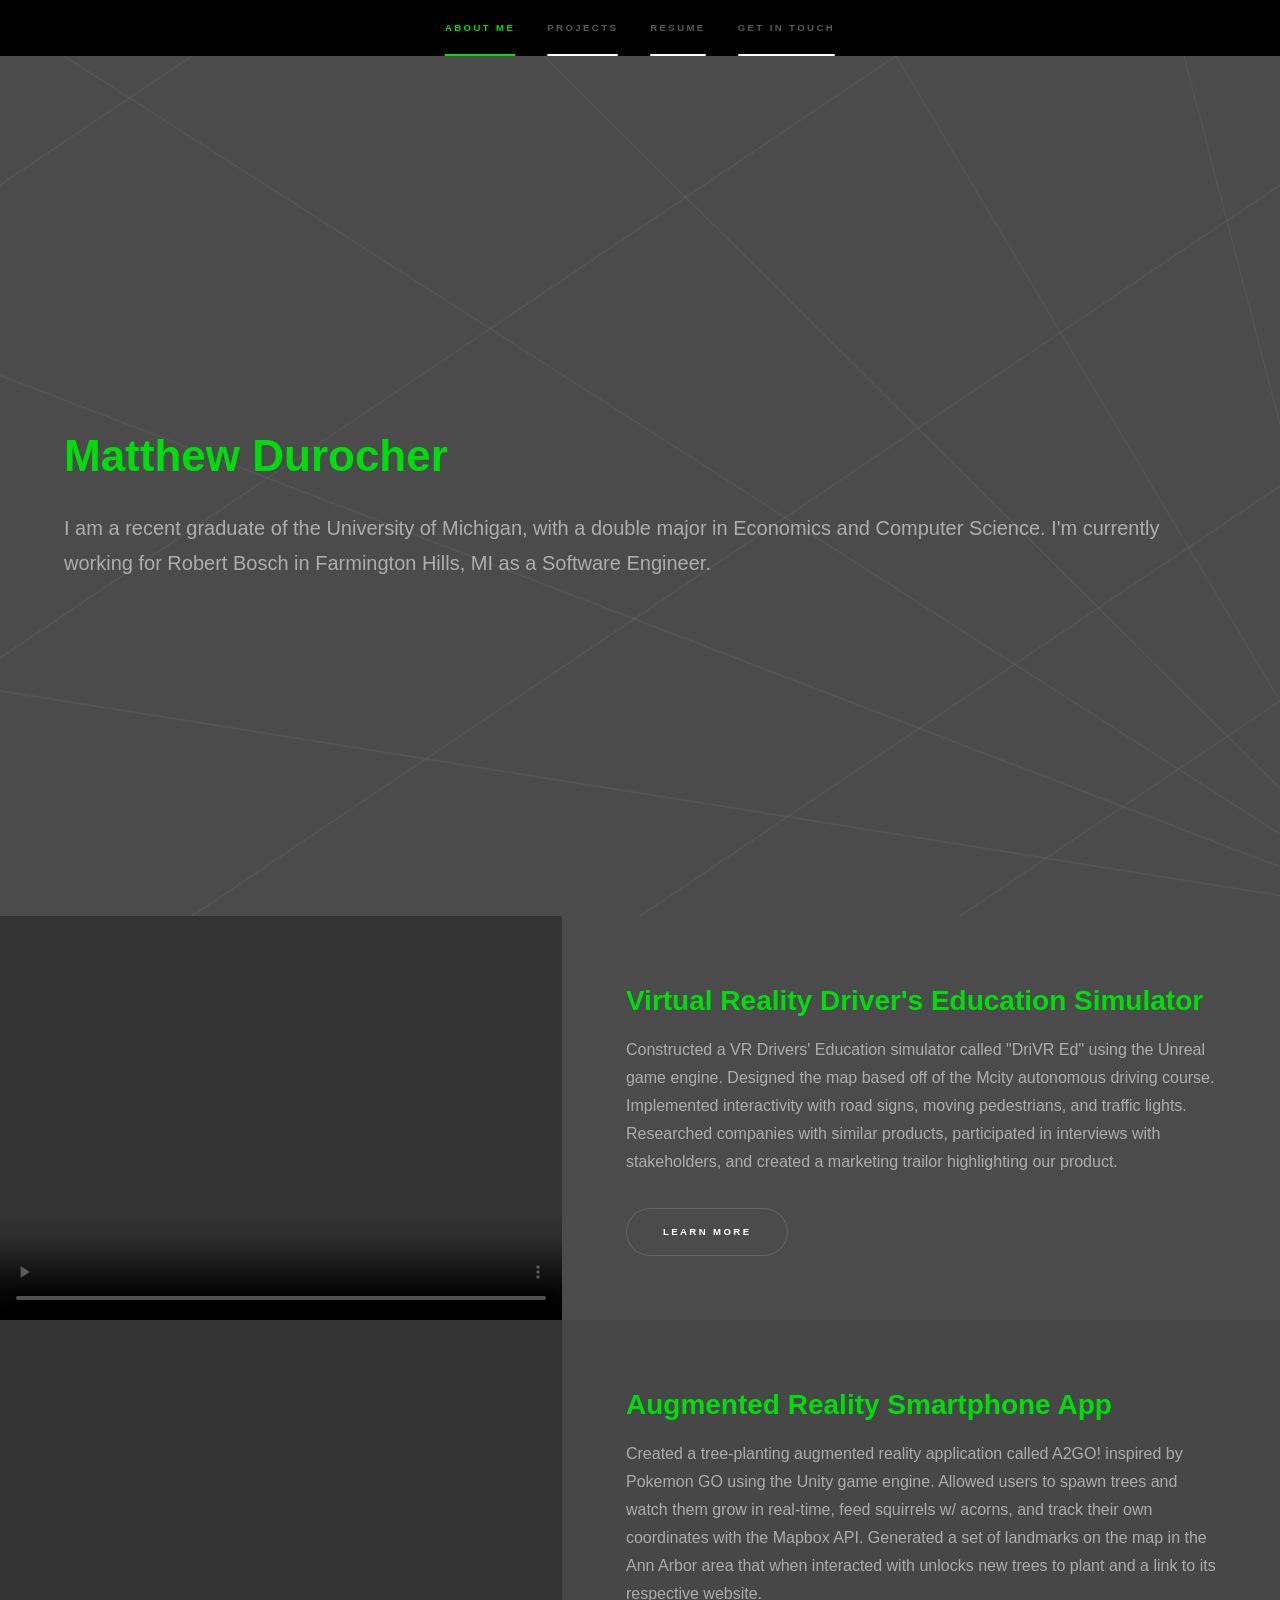
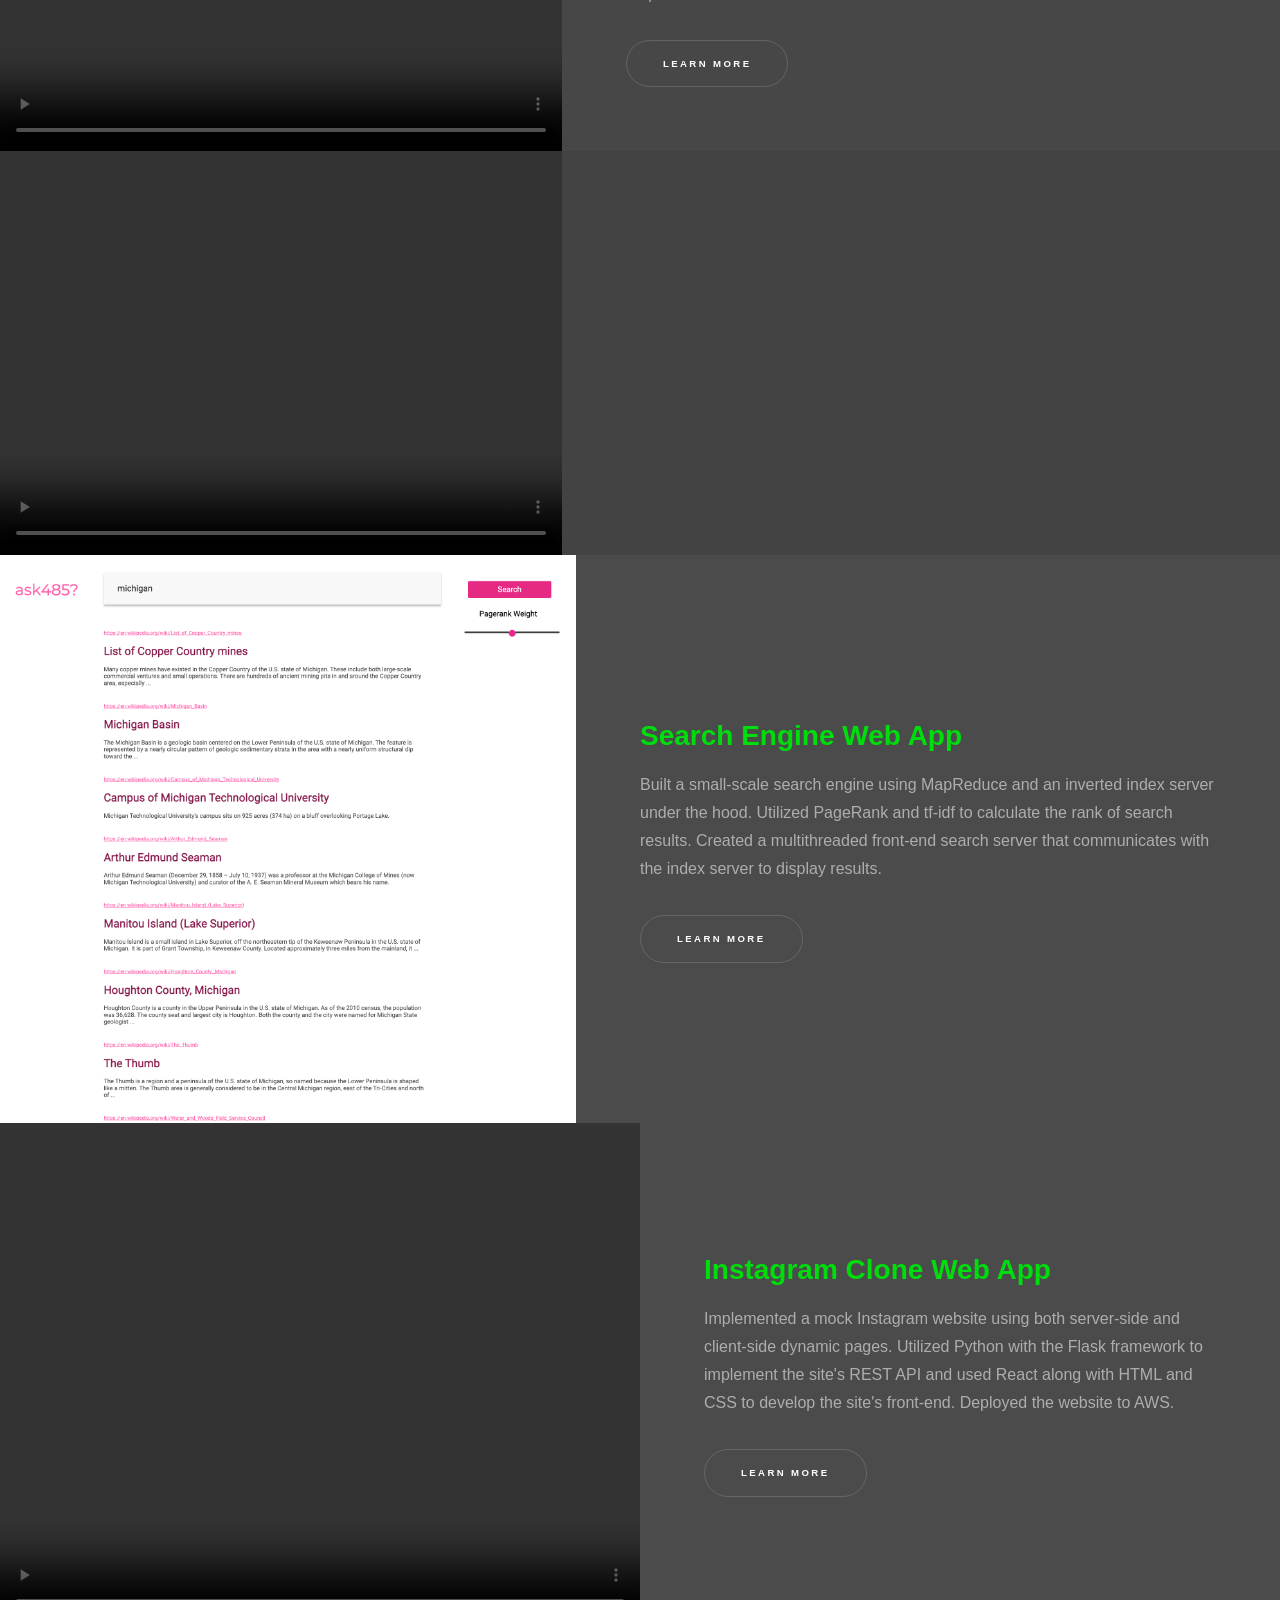
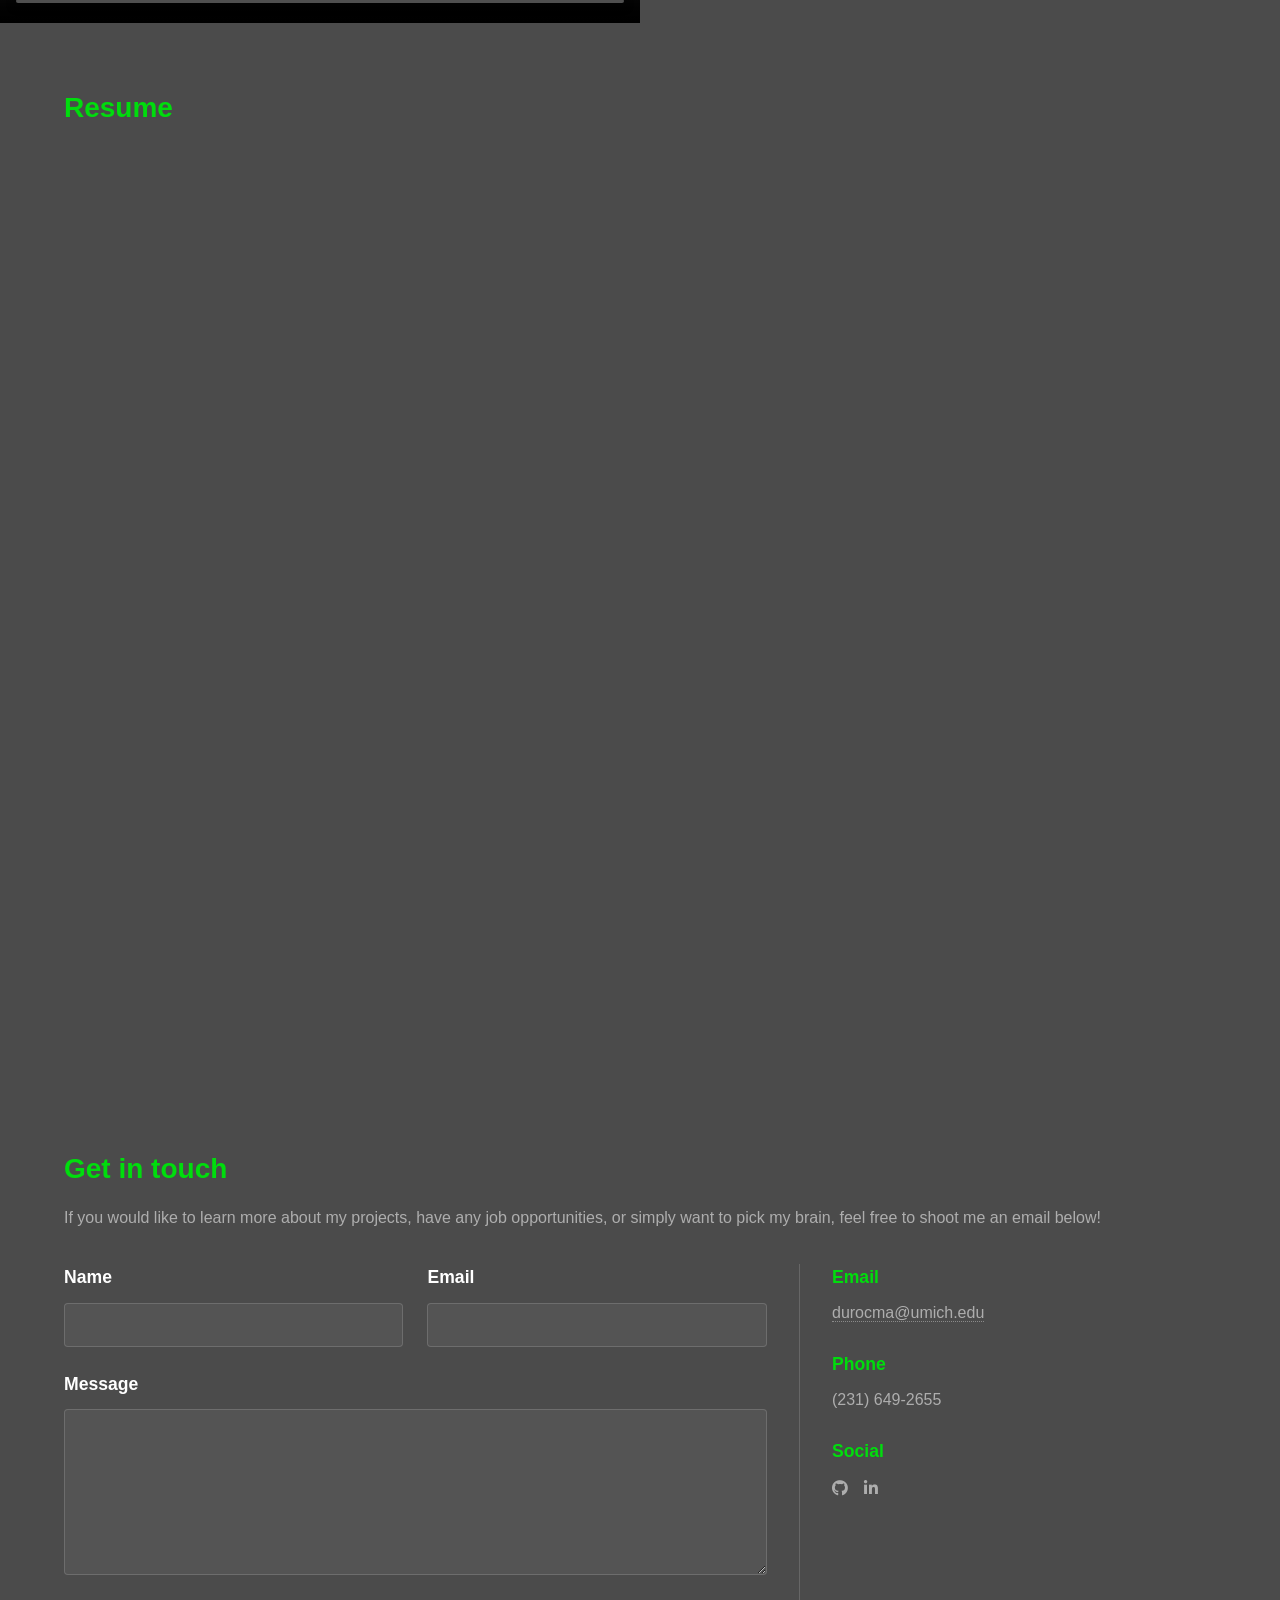
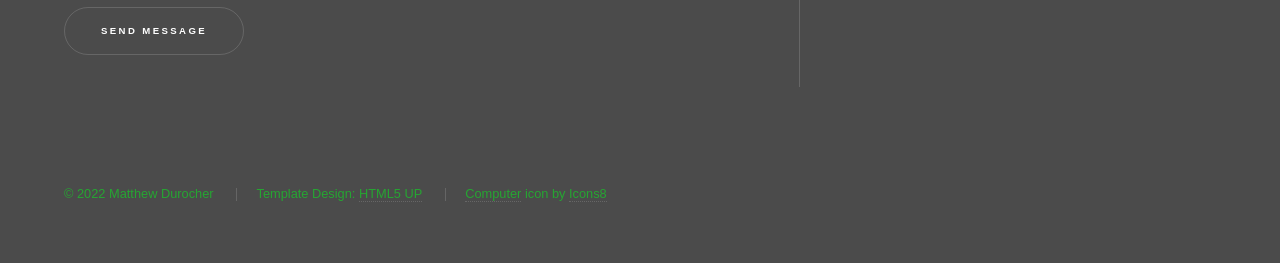
==== index.html @ d3acae83 "Removed unnecessary whitespace in index.html" ====
<!DOCTYPE HTML>
<!--
	Hyperspace by HTML5 UP
	html5up.net | @ajlkn
	Free for personal and commercial use under the CCA 3.0 license (html5up.net/license)
-->
<html>
<head>
	<title>Matthew Durocher</title>
	<link rel="icon" type="image/x-icon" href="images_and_media\icons8-computer-64.png">
	<meta charset="utf-8" />
	<meta name="viewport" content="width=device-width, initial-scale=1, user-scalable=no" />
	<link rel="stylesheet" href="assets/css/main.css" />
	<noscript>
		<link rel="stylesheet" href="assets/css/noscript.css" />
	</noscript>
</head>
<body class="is-preload">
	<!-- Sidebar -->
	<section id="sidebar">
		<div class="inner">
			<nav>
				<ul>
					<li><a href="#intro">About me</a></li>
					<li><a href="#one">Projects</a></li>
					<li><a href="#two">Resume</a></li>
					<li><a href="#three">Get in touch</a></li>
				</ul>
			</nav>
		</div>
	</section>
	<!-- Wrapper -->
	<div id="wrapper">
		<!-- Intro -->
		<section id="intro" class="wrapper style1 fullscreen fade-up">
			<div class="inner">
				<p>
					<span class="image right" style="width:30%; height:auto;">
						<img src="images_and_media\Durocher_Matthew_2363.jpg" alt="">
					</span>
				</p>
				<h1>Matthew Durocher</h1>
				<p>
					I am a recent graduate of the University of Michigan, with a double major in Economics and Computer Science.
					I'm currently working for Robert Bosch in Farmington Hills, MI as a Software Engineer.
				</p>
			</div>
		</section>
		<!-- One -->
		<section id="one" class="wrapper style2 spotlights">
			<section>
				<video class="video" width="50%" height="auto" controls autoplay loop muted>
					<source src="images_and_media\eecs498p3finalvideo.mp4" type="video/mp4">
					Your browser does not support the video tag.
				</video>
				<div class="content">
					<div class="inner">
						<h2>Virtual Reality Driver's Education Simulator</h2>
						<p>
							Constructed a VR Drivers' Education simulator called "DriVR Ed" using the Unreal game
							engine.
							Designed the map based off of the Mcity autonomous driving course.
							Implemented interactivity with road signs, moving pedestrians, and traffic lights.
							Researched companies with similar products, participated in interviews with stakeholders,
							and created a marketing trailor highlighting our product.
						</p>
						<ul class="actions">
							<li>
								<a href="https://adamrohr.wixsite.com/driver-s-ed-virtual" target="_blank"
									class="button">
									Learn more
								</a>
							</li>
						</ul>
					</div>
				</div>
			</section>
			<section>
				<video class="video" width="50%" height="auto" controls autoplay loop muted>
					<source src="images_and_media\khuele_durocma(trimmed).mp4" type="video/mp4">
					Your browser does not support the video tag.
				</video>
				<div class="content">
					<div class="inner">
						<h2>Augmented Reality Smartphone App</h2>
						<p>
							Created a tree-planting augmented reality application called A2GO! inspired by Pokemon GO
							using the Unity game engine.
							Allowed users to spawn trees and watch them grow in real-time, feed squirrels w/ acorns, and
							track their own coordinates with the Mapbox API.
							Generated a set of landmarks on the map in the Ann Arbor area that when interacted with
							unlocks new trees to plant and a link to its respective website.
						</p>
						<ul class="actions">
							<li>
								<a href="https://github.com/durocma/EECS498_AR_P2" target="_blank" class="button">
									Learn more
								</a>
							</li>
						</ul>
					</div>
				</div>
			</section>
			<section>
				<video class="video" width="50%" height="auto" controls autoplay loop muted>
					<source src="images_and_media\498_project1-1_Trim.mp4" type="video/mp4">
					Your browser does not support the video tag.
				</video>
				<div class="content">
					<div class="inner">
						<h2>Virtual Reality Computer Lab</h2>
						<p>
							Developed a VR replica of a computer lab on campus using the Unreal game engine.
							Incorporated whiteboard, copier, wall posters, fire alarm, and trashcan functionality to
							bring the room to life.
							The time of day changes with each interaction and the lights randomly flicker.
							Also included interactable NPC characters with dialogue and a disco ball with a surprise
							functionality :).
						</p>
						<ul class="actions">
							<li>
								<a href="https://github.com/durocma/EECS498_VR_P1" target="_blank" class="button">
									Learn more
								</a>
							</li>
						</ul>
					</div>
				</div>
			</section>
			<section>
				<img src="images_and_media\search_engine_highlight.png" width="45%" height="auto" alt=""
					data-position="top center" />
				<div class="content">
					<div class="inner">
						<h2>Search Engine Web App</h2>
						<p>
							Built a small-scale search engine using MapReduce and an inverted index server
							under the hood.
							Utilized PageRank and tf-idf to calculate the rank of search results.
							Created a multithreaded front-end search server that communicates with the index server to
							display results.
						</p>
						<ul class="actions">
							<li>
								<a href="https://github.com/z-dras/485p5" target="_blank" class="button">
									Learn more
								</a>
							</li>
						</ul>
					</div>
				</div>
			</section>
			<section>
				<video class="video" width="50%" height="500" controls autoplay loop muted>
					<source src="images_and_media\demo-comments.mp4" type="video/mp4">
					Your browser does not support the video tag.
				</video>
				<div class="content">
					<div class="inner">
						<h2>Instagram Clone Web App</h2>
						<p>
							Implemented a mock Instagram website using both server-side and
							client-side dynamic pages.
							Utilized Python with the Flask framework to implement the site's REST API and used React
							along with HTML and CSS to develop the site's front-end.
							Deployed the website to AWS.
						</p>
						<ul class="actions">
							<li>
								<a href="https://github.com/z-dras/p3-485" target="_blank" class="button">
									Learn more
								</a>
							</li>
						</ul>
					</div>
				</div>
			</section>
		</section>
		<!-- Two -->
		<section id="two" class="wrapper style3 fade-up">
			<div class="inner">
				<h2>Resume</h2>
				<iframe src="images_and_media\resume_matthew_durocher.pdf" style="min-height:100vh; width:100%"
					frameborder="0">
				</iframe>
			</div>
		</section>
		<!-- Three -->
		<section id="three" class="wrapper style1 fade-up">
			<div class="inner">
				<h2>Get in touch</h2>
				<p>If you would like to learn more about my projects, have any job opportunities,
					or simply want to pick my brain, feel free to shoot me an email below!</p>
				<div class="split style1">
					<section>
						<form method="post" action="#">
							<div class="fields">
								<div class="field half">
									<label for="name">Name</label>
									<input type="text" name="name" id="name" />
								</div>
								<div class="field half">
									<label for="email">Email</label>
									<input type="text" name="email" id="email" />
								</div>
								<div class="field">
									<label for="message">Message</label>
									<textarea name="message" id="message" rows="5"></textarea>
								</div>
							</div>
							<ul class="actions">
								<li><a href="" class="button submit">Send Message</a></li>
							</ul>
						</form>
					</section>
					<section>
						<ul class="contact">
							<li>
								<h3>Email</h3>
								<a href="#">durocma@umich.edu</a>
							</li>
							<li>
								<h3>Phone</h3>
								<span>(231) 649-2655</span>
							</li>
							<li>
								<h3>Social</h3>
								<ul class="icons">
									<!-- <li>
										<a href="#" class="icon brands fa-twitter">
											<span class="label">Twitter</span>
										</a>
									</li>
									<li>
										<a href="#" class="icon brands fa-facebook-f">
											<span class="label">Facebook</span>
										</a>
									</li> -->
									<li>
										<a href="https://github.com/DurocMa05" target="_blank"
											class="icon brands fa-github">
											<span class="label">GitHub</span>
										</a>
									</li>
									<!-- <li>
										<a href="#" class="icon brands fa-instagram">
											<span class="label">Instagram</span>
										</a>
									</li> -->
									<li>
										<a href="https://www.linkedin.com/in/matthew-durocher/" target="_blank"
											class="icon brands fa-linkedin-in">
											<span class="label">LinkedIn</span>
										</a>
									</li>
								</ul>
							</li>
						</ul>
					</section>
				</div>
			</div>
		</section>
	</div>
	<!-- Footer -->
	<footer id="footer" class="wrapper style1-alt">
		<div class="inner">
			<ul class="menu">
				<li>&copy; 2022 Matthew Durocher</li>
				<li>Template Design: <a href="http://html5up.net">HTML5 UP</a></li>
				<li>
					<a target="_blank" href="https://icons8.com/icon/GbQ9bt9gcyu5/computer">Computer</a> icon by <a
						target="_blank" href="https://icons8.com">
						Icons8
					</a>
				</li>
			</ul>
		</div>
	</footer>
	<!-- Scripts -->
	<script src="assets/js/jquery.min.js"></script>
	<script src="assets/js/jquery.scrollex.min.js"></script>
	<script src="assets/js/jquery.scrolly.min.js"></script>
	<script src="assets/js/browser.min.js"></script>
	<script src="assets/js/breakpoints.min.js"></script>
	<script src="assets/js/util.js"></script>
	<script src="assets/js/main.js"></script>
</body>
</html>
---- assets/css/main.css ----
@import url(fontawesome-all.min.css);

/*
	Hyperspace by HTML5 UP
	html5up.net | @ajlkn
	Free for personal and commercial use under the CCA 3.0 license (html5up.net/license)
*/

html,
body,
div,
span,
applet,
object,
iframe,
h1,
h2,
h3,
h4,
h5,
h6,
p,
blockquote,
pre,
a,
abbr,
acronym,
address,
big,
cite,
code,
del,
dfn,
em,
img,
ins,
kbd,
q,
s,
samp,
small,
strike,
strong,
sub,
sup,
tt,
var,
b,
u,
i,
center,
dl,
dt,
dd,
ol,
ul,
li,
fieldset,
form,
label,
legend,
table,
caption,
tbody,
tfoot,
thead,
tr,
th,
td,
article,
aside,
canvas,
details,
embed,
figure,
figcaption,
footer,
header,
hgroup,
menu,
nav,
output,
ruby,
section,
summary,
time,
mark,
audio,
video {
	margin: 0;
	padding: 0;
	border: 0;
	font-size: 100%;
	font: inherit;
	vertical-align: baseline;
}

article,
aside,
details,
figcaption,
figure,
footer,
header,
hgroup,
menu,
nav,
section {
	display: block;
}

body {
	line-height: 1;
}

ol,
ul {
	list-style: none;
}

blockquote,
q {
	quotes: none;
}

blockquote:before,
blockquote:after,
q:before,
q:after {
	content: '';
	content: none;
}

table {
	border-collapse: collapse;
	border-spacing: 0;
}

body {
	-webkit-text-size-adjust: none;
}

mark {
	background-color: transparent;
	color: inherit;
}

input::-moz-focus-inner {
	border: 0;
	padding: 0;
}

input,
select,
textarea {
	-moz-appearance: none;
	-webkit-appearance: none;
	-ms-appearance: none;
	appearance: none;
}

/* Basic */

@-ms-viewport {
	width: device-width;
}

body {
	-ms-overflow-style: scrollbar;
}

@media screen and (max-width: 480px) {

	html,
	body {
		min-width: 320px;
	}

}

html {
	box-sizing: border-box;
}

*,
*:before,
*:after {
	box-sizing: inherit;
}

body {
	background: #00dd0d;
}

body.is-preload *,
body.is-preload *:before,
body.is-preload *:after {
	-moz-animation: none !important;
	-webkit-animation: none !important;
	-ms-animation: none !important;
	animation: none !important;
	-moz-transition: none !important;
	-webkit-transition: none !important;
	-ms-transition: none !important;
	transition: none !important;
}

/* Type */

body,
input,
select,
textarea {
	color: rgba(255, 255, 255, 0.55);
	font-family: Arial, Helvetica, sans-serif;
	font-size: 16.5pt;
	font-weight: normal;
	line-height: 1.75;
}

@media screen and (max-width: 1680px) {

	body,
	input,
	select,
	textarea {
		font-size: 13pt;
	}

}

@media screen and (max-width: 1280px) {

	body,
	input,
	select,
	textarea {
		font-size: 12pt;
	}

}

@media screen and (max-width: 360px) {

	body,
	input,
	select,
	textarea {
		font-size: 11pt;
	}

}

a {
	-moz-transition: color 0.2s ease, border-bottom-color 0.2s ease;
	-webkit-transition: color 0.2s ease, border-bottom-color 0.2s ease;
	-ms-transition: color 0.2s ease, border-bottom-color 0.2s ease;
	transition: color 0.2s ease, border-bottom-color 0.2s ease;
	border-bottom: dotted 1px rgba(255, 255, 255, 0.35);
	color: inherit;
	text-decoration: none;
}

a:hover {
	border-bottom-color: transparent;
	color: #ffffff;
}

strong,
b {
	color: #ffffff;
	font-weight: bold;
}

em,
i {
	font-style: italic;
}

p {
	margin: 0 0 2em 0;
}

h1,
h2,
h3,
h4,
h5,
h6 {
	color: #00dd0d;
	font-weight: bold;
	line-height: 1.5;
	margin: 0 0 0.5em 0;
}

h1 a,
h2 a,
h3 a,
h4 a,
h5 a,
h6 a {
	color: inherit;
	text-decoration: none;
}

h1 {
	font-size: 2.75em;
}

h1.major {
	margin: 0 0 1.3em 0;
	position: relative;
	padding-bottom: 0.35em;
}

h1.major:after {
	background-image: -moz-linear-gradient(to right, #0b8000, #00ff11);
	background-image: -webkit-linear-gradient(to right, #0b8000, #00ff11);
	background-image: -ms-linear-gradient(to right, #0b8000, #00ff11);
	background-image: linear-gradient(to right, #0b8000, #00ff11);
	-moz-transition: max-width 0.2s ease;
	-webkit-transition: max-width 0.2s ease;
	-ms-transition: max-width 0.2s ease;
	transition: max-width 0.2s ease;
	border-radius: 0.2em;
	bottom: 0;
	content: '';
	height: 0.05em;
	position: absolute;
	right: 0;
	width: 100%;
}

h2 {
	font-size: 1.75em;
}

h3 {
	font-size: 1.1em;
}

h4 {
	font-size: 1em;
}

h5 {
	font-size: 0.8em;
}

h6 {
	font-size: 0.6em;
}

@media screen and (max-width: 736px) {

	h1 {
		font-size: 2em;
	}

	h2 {
		font-size: 1.25em;
	}

	h3 {
		font-size: 1em;
	}

	h4 {
		font-size: 0.8em;
	}

	h5 {
		font-size: 0.6em;
	}

	h6 {
		font-size: 0.6em;
	}

}

sub {
	font-size: 0.8em;
	position: relative;
	top: 0.5em;
}

sup {
	font-size: 0.8em;
	position: relative;
	top: -0.5em;
}

blockquote {
	border-left: solid 4px rgba(255, 255, 255, 0.15);
	font-style: italic;
	margin: 0 0 2em 0;
	padding: 0.5em 0 0.5em 2em;
}

code {
	background: rgba(255, 255, 255, 0.05);
	border-radius: 0.25em;
	border: solid 1px rgba(255, 255, 255, 0.15);
	font-family: "Courier New", monospace;
	font-size: 0.9em;
	margin: 0 0.25em;
	padding: 0.25em 0.65em;
}

pre {
	-webkit-overflow-scrolling: touch;
	font-family: "Courier New", monospace;
	font-size: 0.9em;
	margin: 0 0 2em 0;
}

pre code {
	display: block;
	line-height: 1.75em;
	padding: 1em 1.5em;
	overflow-x: auto;
}

hr {
	border: 0;
	border-bottom: solid 1px rgba(255, 255, 255, 0.15);
	margin: 2em 0;
}

hr.major {
	margin: 3em 0;
}

.align-left {
	text-align: left;
}

.align-center {
	text-align: center;
}

.align-right {
	text-align: right;
}

/* Row */

.row {
	display: flex;
	flex-wrap: wrap;
	box-sizing: border-box;
	align-items: stretch;
}

.row>* {
	box-sizing: border-box;
}

.row.gtr-uniform>*> :last-child {
	margin-bottom: 0;
}

.row.aln-left {
	justify-content: flex-start;
}

.row.aln-center {
	justify-content: center;
}

.row.aln-right {
	justify-content: flex-end;
}

.row.aln-top {
	align-items: flex-start;
}

.row.aln-middle {
	align-items: center;
}

.row.aln-bottom {
	align-items: flex-end;
}

.row>.imp {
	order: -1;
}

.row>.col-1 {
	width: 8.33333%;
}

.row>.off-1 {
	margin-left: 8.33333%;
}

.row>.col-2 {
	width: 16.66667%;
}

.row>.off-2 {
	margin-left: 16.66667%;
}

.row>.col-3 {
	width: 25%;
}

.row>.off-3 {
	margin-left: 25%;
}

.row>.col-4 {
	width: 33.33333%;
}

.row>.off-4 {
	margin-left: 33.33333%;
}

.row>.col-5 {
	width: 41.66667%;
}

.row>.off-5 {
	margin-left: 41.66667%;
}

.row>.col-6 {
	width: 50%;
}

.row>.off-6 {
	margin-left: 50%;
}

.row>.col-7 {
	width: 58.33333%;
}

.row>.off-7 {
	margin-left: 58.33333%;
}

.row>.col-8 {
	width: 66.66667%;
}

.row>.off-8 {
	margin-left: 66.66667%;
}

.row>.col-9 {
	width: 75%;
}

.row>.off-9 {
	margin-left: 75%;
}

.row>.col-10 {
	width: 83.33333%;
}

.row>.off-10 {
	margin-left: 83.33333%;
}

.row>.col-11 {
	width: 91.66667%;
}

.row>.off-11 {
	margin-left: 91.66667%;
}

.row>.col-12 {
	width: 100%;
}

.row>.off-12 {
	margin-left: 100%;
}

.row.gtr-0 {
	margin-top: 0;
	margin-left: 0em;
}

.row.gtr-0>* {
	padding: 0 0 0 0em;
}

.row.gtr-0.gtr-uniform {
	margin-top: 0em;
}

.row.gtr-0.gtr-uniform>* {
	padding-top: 0em;
}

.row.gtr-25 {
	margin-top: 0;
	margin-left: -0.375em;
}

.row.gtr-25>* {
	padding: 0 0 0 0.375em;
}

.row.gtr-25.gtr-uniform {
	margin-top: -0.375em;
}

.row.gtr-25.gtr-uniform>* {
	padding-top: 0.375em;
}

.row.gtr-50 {
	margin-top: 0;
	margin-left: -0.75em;
}

.row.gtr-50>* {
	padding: 0 0 0 0.75em;
}

.row.gtr-50.gtr-uniform {
	margin-top: -0.75em;
}

.row.gtr-50.gtr-uniform>* {
	padding-top: 0.75em;
}

.row {
	margin-top: 0;
	margin-left: -1.5em;
}

.row>* {
	padding: 0 0 0 1.5em;
}

.row.gtr-uniform {
	margin-top: -1.5em;
}

.row.gtr-uniform>* {
	padding-top: 1.5em;
}

.row.gtr-150 {
	margin-top: 0;
	margin-left: -2.25em;
}

.row.gtr-150>* {
	padding: 0 0 0 2.25em;
}

.row.gtr-150.gtr-uniform {
	margin-top: -2.25em;
}

.row.gtr-150.gtr-uniform>* {
	padding-top: 2.25em;
}

.row.gtr-200 {
	margin-top: 0;
	margin-left: -3em;
}

.row.gtr-200>* {
	padding: 0 0 0 3em;
}

.row.gtr-200.gtr-uniform {
	margin-top: -3em;
}

.row.gtr-200.gtr-uniform>* {
	padding-top: 3em;
}

@media screen and (max-width: 1680px) {

	.row {
		display: flex;
		flex-wrap: wrap;
		box-sizing: border-box;
		align-items: stretch;
	}

	.row>* {
		box-sizing: border-box;
	}

	.row.gtr-uniform>*> :last-child {
		margin-bottom: 0;
	}

	.row.aln-left {
		justify-content: flex-start;
	}

	.row.aln-center {
		justify-content: center;
	}

	.row.aln-right {
		justify-content: flex-end;
	}

	.row.aln-top {
		align-items: flex-start;
	}

	.row.aln-middle {
		align-items: center;
	}

	.row.aln-bottom {
		align-items: flex-end;
	}

	.row>.imp-xlarge {
		order: -1;
	}

	.row>.col-1-xlarge {
		width: 8.33333%;
	}

	.row>.off-1-xlarge {
		margin-left: 8.33333%;
	}

	.row>.col-2-xlarge {
		width: 16.66667%;
	}

	.row>.off-2-xlarge {
		margin-left: 16.66667%;
	}

	.row>.col-3-xlarge {
		width: 25%;
	}

	.row>.off-3-xlarge {
		margin-left: 25%;
	}

	.row>.col-4-xlarge {
		width: 33.33333%;
	}

	.row>.off-4-xlarge {
		margin-left: 33.33333%;
	}

	.row>.col-5-xlarge {
		width: 41.66667%;
	}

	.row>.off-5-xlarge {
		margin-left: 41.66667%;
	}

	.row>.col-6-xlarge {
		width: 50%;
	}

	.row>.off-6-xlarge {
		margin-left: 50%;
	}

	.row>.col-7-xlarge {
		width: 58.33333%;
	}

	.row>.off-7-xlarge {
		margin-left: 58.33333%;
	}

	.row>.col-8-xlarge {
		width: 66.66667%;
	}

	.row>.off-8-xlarge {
		margin-left: 66.66667%;
	}

	.row>.col-9-xlarge {
		width: 75%;
	}

	.row>.off-9-xlarge {
		margin-left: 75%;
	}

	.row>.col-10-xlarge {
		width: 83.33333%;
	}

	.row>.off-10-xlarge {
		margin-left: 83.33333%;
	}

	.row>.col-11-xlarge {
		width: 91.66667%;
	}

	.row>.off-11-xlarge {
		margin-left: 91.66667%;
	}

	.row>.col-12-xlarge {
		width: 100%;
	}

	.row>.off-12-xlarge {
		margin-left: 100%;
	}

	.row.gtr-0 {
		margin-top: 0;
		margin-left: 0em;
	}

	.row.gtr-0>* {
		padding: 0 0 0 0em;
	}

	.row.gtr-0.gtr-uniform {
		margin-top: 0em;
	}

	.row.gtr-0.gtr-uniform>* {
		padding-top: 0em;
	}

	.row.gtr-25 {
		margin-top: 0;
		margin-left: -0.375em;
	}

	.row.gtr-25>* {
		padding: 0 0 0 0.375em;
	}

	.row.gtr-25.gtr-uniform {
		margin-top: -0.375em;
	}

	.row.gtr-25.gtr-uniform>* {
		padding-top: 0.375em;
	}

	.row.gtr-50 {
		margin-top: 0;
		margin-left: -0.75em;
	}

	.row.gtr-50>* {
		padding: 0 0 0 0.75em;
	}

	.row.gtr-50.gtr-uniform {
		margin-top: -0.75em;
	}

	.row.gtr-50.gtr-uniform>* {
		padding-top: 0.75em;
	}

	.row {
		margin-top: 0;
		margin-left: -1.5em;
	}

	.row>* {
		padding: 0 0 0 1.5em;
	}

	.row.gtr-uniform {
		margin-top: -1.5em;
	}

	.row.gtr-uniform>* {
		padding-top: 1.5em;
	}

	.row.gtr-150 {
		margin-top: 0;
		margin-left: -2.25em;
	}

	.row.gtr-150>* {
		padding: 0 0 0 2.25em;
	}

	.row.gtr-150.gtr-uniform {
		margin-top: -2.25em;
	}

	.row.gtr-150.gtr-uniform>* {
		padding-top: 2.25em;
	}

	.row.gtr-200 {
		margin-top: 0;
		margin-left: -3em;
	}

	.row.gtr-200>* {
		padding: 0 0 0 3em;
	}

	.row.gtr-200.gtr-uniform {
		margin-top: -3em;
	}

	.row.gtr-200.gtr-uniform>* {
		padding-top: 3em;
	}

}

@media screen and (max-width: 1280px) {

	.row {
		display: flex;
		flex-wrap: wrap;
		box-sizing: border-box;
		align-items: stretch;
	}

	.row>* {
		box-sizing: border-box;
	}

	.row.gtr-uniform>*> :last-child {
		margin-bottom: 0;
	}

	.row.aln-left {
		justify-content: flex-start;
	}

	.row.aln-center {
		justify-content: center;
	}

	.row.aln-right {
		justify-content: flex-end;
	}

	.row.aln-top {
		align-items: flex-start;
	}

	.row.aln-middle {
		align-items: center;
	}

	.row.aln-bottom {
		align-items: flex-end;
	}

	.row>.imp-large {
		order: -1;
	}

	.row>.col-1-large {
		width: 8.33333%;
	}

	.row>.off-1-large {
		margin-left: 8.33333%;
	}

	.row>.col-2-large {
		width: 16.66667%;
	}

	.row>.off-2-large {
		margin-left: 16.66667%;
	}

	.row>.col-3-large {
		width: 25%;
	}

	.row>.off-3-large {
		margin-left: 25%;
	}

	.row>.col-4-large {
		width: 33.33333%;
	}

	.row>.off-4-large {
		margin-left: 33.33333%;
	}

	.row>.col-5-large {
		width: 41.66667%;
	}

	.row>.off-5-large {
		margin-left: 41.66667%;
	}

	.row>.col-6-large {
		width: 50%;
	}

	.row>.off-6-large {
		margin-left: 50%;
	}

	.row>.col-7-large {
		width: 58.33333%;
	}

	.row>.off-7-large {
		margin-left: 58.33333%;
	}

	.row>.col-8-large {
		width: 66.66667%;
	}

	.row>.off-8-large {
		margin-left: 66.66667%;
	}

	.row>.col-9-large {
		width: 75%;
	}

	.row>.off-9-large {
		margin-left: 75%;
	}

	.row>.col-10-large {
		width: 83.33333%;
	}

	.row>.off-10-large {
		margin-left: 83.33333%;
	}

	.row>.col-11-large {
		width: 91.66667%;
	}

	.row>.off-11-large {
		margin-left: 91.66667%;
	}

	.row>.col-12-large {
		width: 100%;
	}

	.row>.off-12-large {
		margin-left: 100%;
	}

	.row.gtr-0 {
		margin-top: 0;
		margin-left: 0em;
	}

	.row.gtr-0>* {
		padding: 0 0 0 0em;
	}

	.row.gtr-0.gtr-uniform {
		margin-top: 0em;
	}

	.row.gtr-0.gtr-uniform>* {
		padding-top: 0em;
	}

	.row.gtr-25 {
		margin-top: 0;
		margin-left: -0.375em;
	}

	.row.gtr-25>* {
		padding: 0 0 0 0.375em;
	}

	.row.gtr-25.gtr-uniform {
		margin-top: -0.375em;
	}

	.row.gtr-25.gtr-uniform>* {
		padding-top: 0.375em;
	}

	.row.gtr-50 {
		margin-top: 0;
		margin-left: -0.75em;
	}

	.row.gtr-50>* {
		padding: 0 0 0 0.75em;
	}

	.row.gtr-50.gtr-uniform {
		margin-top: -0.75em;
	}

	.row.gtr-50.gtr-uniform>* {
		padding-top: 0.75em;
	}

	.row {
		margin-top: 0;
		margin-left: -1.5em;
	}

	.row>* {
		padding: 0 0 0 1.5em;
	}

	.row.gtr-uniform {
		margin-top: -1.5em;
	}

	.row.gtr-uniform>* {
		padding-top: 1.5em;
	}

	.row.gtr-150 {
		margin-top: 0;
		margin-left: -2.25em;
	}

	.row.gtr-150>* {
		padding: 0 0 0 2.25em;
	}

	.row.gtr-150.gtr-uniform {
		margin-top: -2.25em;
	}

	.row.gtr-150.gtr-uniform>* {
		padding-top: 2.25em;
	}

	.row.gtr-200 {
		margin-top: 0;
		margin-left: -3em;
	}

	.row.gtr-200>* {
		padding: 0 0 0 3em;
	}

	.row.gtr-200.gtr-uniform {
		margin-top: -3em;
	}

	.row.gtr-200.gtr-uniform>* {
		padding-top: 3em;
	}

}

@media screen and (max-width: 980px) {

	.row {
		display: flex;
		flex-wrap: wrap;
		box-sizing: border-box;
		align-items: stretch;
	}

	.row>* {
		box-sizing: border-box;
	}

	.row.gtr-uniform>*> :last-child {
		margin-bottom: 0;
	}

	.row.aln-left {
		justify-content: flex-start;
	}

	.row.aln-center {
		justify-content: center;
	}

	.row.aln-right {
		justify-content: flex-end;
	}

	.row.aln-top {
		align-items: flex-start;
	}

	.row.aln-middle {
		align-items: center;
	}

	.row.aln-bottom {
		align-items: flex-end;
	}

	.row>.imp-medium {
		order: -1;
	}

	.row>.col-1-medium {
		width: 8.33333%;
	}

	.row>.off-1-medium {
		margin-left: 8.33333%;
	}

	.row>.col-2-medium {
		width: 16.66667%;
	}

	.row>.off-2-medium {
		margin-left: 16.66667%;
	}

	.row>.col-3-medium {
		width: 25%;
	}

	.row>.off-3-medium {
		margin-left: 25%;
	}

	.row>.col-4-medium {
		width: 33.33333%;
	}

	.row>.off-4-medium {
		margin-left: 33.33333%;
	}

	.row>.col-5-medium {
		width: 41.66667%;
	}

	.row>.off-5-medium {
		margin-left: 41.66667%;
	}

	.row>.col-6-medium {
		width: 50%;
	}

	.row>.off-6-medium {
		margin-left: 50%;
	}

	.row>.col-7-medium {
		width: 58.33333%;
	}

	.row>.off-7-medium {
		margin-left: 58.33333%;
	}

	.row>.col-8-medium {
		width: 66.66667%;
	}

	.row>.off-8-medium {
		margin-left: 66.66667%;
	}

	.row>.col-9-medium {
		width: 75%;
	}

	.row>.off-9-medium {
		margin-left: 75%;
	}

	.row>.col-10-medium {
		width: 83.33333%;
	}

	.row>.off-10-medium {
		margin-left: 83.33333%;
	}

	.row>.col-11-medium {
		width: 91.66667%;
	}

	.row>.off-11-medium {
		margin-left: 91.66667%;
	}

	.row>.col-12-medium {
		width: 100%;
	}

	.row>.off-12-medium {
		margin-left: 100%;
	}

	.row.gtr-0 {
		margin-top: 0;
		margin-left: 0em;
	}

	.row.gtr-0>* {
		padding: 0 0 0 0em;
	}

	.row.gtr-0.gtr-uniform {
		margin-top: 0em;
	}

	.row.gtr-0.gtr-uniform>* {
		padding-top: 0em;
	}

	.row.gtr-25 {
		margin-top: 0;
		margin-left: -0.375em;
	}

	.row.gtr-25>* {
		padding: 0 0 0 0.375em;
	}

	.row.gtr-25.gtr-uniform {
		margin-top: -0.375em;
	}

	.row.gtr-25.gtr-uniform>* {
		padding-top: 0.375em;
	}

	.row.gtr-50 {
		margin-top: 0;
		margin-left: -0.75em;
	}

	.row.gtr-50>* {
		padding: 0 0 0 0.75em;
	}

	.row.gtr-50.gtr-uniform {
		margin-top: -0.75em;
	}

	.row.gtr-50.gtr-uniform>* {
		padding-top: 0.75em;
	}

	.row {
		margin-top: 0;
		margin-left: -1.5em;
	}

	.row>* {
		padding: 0 0 0 1.5em;
	}

	.row.gtr-uniform {
		margin-top: -1.5em;
	}

	.row.gtr-uniform>* {
		padding-top: 1.5em;
	}

	.row.gtr-150 {
		margin-top: 0;
		margin-left: -2.25em;
	}

	.row.gtr-150>* {
		padding: 0 0 0 2.25em;
	}

	.row.gtr-150.gtr-uniform {
		margin-top: -2.25em;
	}

	.row.gtr-150.gtr-uniform>* {
		padding-top: 2.25em;
	}

	.row.gtr-200 {
		margin-top: 0;
		margin-left: -3em;
	}

	.row.gtr-200>* {
		padding: 0 0 0 3em;
	}

	.row.gtr-200.gtr-uniform {
		margin-top: -3em;
	}

	.row.gtr-200.gtr-uniform>* {
		padding-top: 3em;
	}

}

@media screen and (max-width: 736px) {

	.row {
		display: flex;
		flex-wrap: wrap;
		box-sizing: border-box;
		align-items: stretch;
	}

	.row>* {
		box-sizing: border-box;
	}

	.row.gtr-uniform>*> :last-child {
		margin-bottom: 0;
	}

	.row.aln-left {
		justify-content: flex-start;
	}

	.row.aln-center {
		justify-content: center;
	}

	.row.aln-right {
		justify-content: flex-end;
	}

	.row.aln-top {
		align-items: flex-start;
	}

	.row.aln-middle {
		align-items: center;
	}

	.row.aln-bottom {
		align-items: flex-end;
	}

	.row>.imp-small {
		order: -1;
	}

	.row>.col-1-small {
		width: 8.33333%;
	}

	.row>.off-1-small {
		margin-left: 8.33333%;
	}

	.row>.col-2-small {
		width: 16.66667%;
	}

	.row>.off-2-small {
		margin-left: 16.66667%;
	}

	.row>.col-3-small {
		width: 25%;
	}

	.row>.off-3-small {
		margin-left: 25%;
	}

	.row>.col-4-small {
		width: 33.33333%;
	}

	.row>.off-4-small {
		margin-left: 33.33333%;
	}

	.row>.col-5-small {
		width: 41.66667%;
	}

	.row>.off-5-small {
		margin-left: 41.66667%;
	}

	.row>.col-6-small {
		width: 50%;
	}

	.row>.off-6-small {
		margin-left: 50%;
	}

	.row>.col-7-small {
		width: 58.33333%;
	}

	.row>.off-7-small {
		margin-left: 58.33333%;
	}

	.row>.col-8-small {
		width: 66.66667%;
	}

	.row>.off-8-small {
		margin-left: 66.66667%;
	}

	.row>.col-9-small {
		width: 75%;
	}

	.row>.off-9-small {
		margin-left: 75%;
	}

	.row>.col-10-small {
		width: 83.33333%;
	}

	.row>.off-10-small {
		margin-left: 83.33333%;
	}

	.row>.col-11-small {
		width: 91.66667%;
	}

	.row>.off-11-small {
		margin-left: 91.66667%;
	}

	.row>.col-12-small {
		width: 100%;
	}

	.row>.off-12-small {
		margin-left: 100%;
	}

	.row.gtr-0 {
		margin-top: 0;
		margin-left: 0em;
	}

	.row.gtr-0>* {
		padding: 0 0 0 0em;
	}

	.row.gtr-0.gtr-uniform {
		margin-top: 0em;
	}

	.row.gtr-0.gtr-uniform>* {
		padding-top: 0em;
	}

	.row.gtr-25 {
		margin-top: 0;
		margin-left: -0.375em;
	}

	.row.gtr-25>* {
		padding: 0 0 0 0.375em;
	}

	.row.gtr-25.gtr-uniform {
		margin-top: -0.375em;
	}

	.row.gtr-25.gtr-uniform>* {
		padding-top: 0.375em;
	}

	.row.gtr-50 {
		margin-top: 0;
		margin-left: -0.75em;
	}

	.row.gtr-50>* {
		padding: 0 0 0 0.75em;
	}

	.row.gtr-50.gtr-uniform {
		margin-top: -0.75em;
	}

	.row.gtr-50.gtr-uniform>* {
		padding-top: 0.75em;
	}

	.row {
		margin-top: 0;
		margin-left: -1.5em;
	}

	.row>* {
		padding: 0 0 0 1.5em;
	}

	.row.gtr-uniform {
		margin-top: -1.5em;
	}

	.row.gtr-uniform>* {
		padding-top: 1.5em;
	}

	.row.gtr-150 {
		margin-top: 0;
		margin-left: -2.25em;
	}

	.row.gtr-150>* {
		padding: 0 0 0 2.25em;
	}

	.row.gtr-150.gtr-uniform {
		margin-top: -2.25em;
	}

	.row.gtr-150.gtr-uniform>* {
		padding-top: 2.25em;
	}

	.row.gtr-200 {
		margin-top: 0;
		margin-left: -3em;
	}

	.row.gtr-200>* {
		padding: 0 0 0 3em;
	}

	.row.gtr-200.gtr-uniform {
		margin-top: -3em;
	}

	.row.gtr-200.gtr-uniform>* {
		padding-top: 3em;
	}

}

@media screen and (max-width: 480px) {

	.row {
		display: flex;
		flex-wrap: wrap;
		box-sizing: border-box;
		align-items: stretch;
	}

	.row>* {
		box-sizing: border-box;
	}

	.row.gtr-uniform>*> :last-child {
		margin-bottom: 0;
	}

	.row.aln-left {
		justify-content: flex-start;
	}

	.row.aln-center {
		justify-content: center;
	}

	.row.aln-right {
		justify-content: flex-end;
	}

	.row.aln-top {
		align-items: flex-start;
	}

	.row.aln-middle {
		align-items: center;
	}

	.row.aln-bottom {
		align-items: flex-end;
	}

	.row>.imp-xsmall {
		order: -1;
	}

	.row>.col-1-xsmall {
		width: 8.33333%;
	}

	.row>.off-1-xsmall {
		margin-left: 8.33333%;
	}

	.row>.col-2-xsmall {
		width: 16.66667%;
	}

	.row>.off-2-xsmall {
		margin-left: 16.66667%;
	}

	.row>.col-3-xsmall {
		width: 25%;
	}

	.row>.off-3-xsmall {
		margin-left: 25%;
	}

	.row>.col-4-xsmall {
		width: 33.33333%;
	}

	.row>.off-4-xsmall {
		margin-left: 33.33333%;
	}

	.row>.col-5-xsmall {
		width: 41.66667%;
	}

	.row>.off-5-xsmall {
		margin-left: 41.66667%;
	}

	.row>.col-6-xsmall {
		width: 50%;
	}

	.row>.off-6-xsmall {
		margin-left: 50%;
	}

	.row>.col-7-xsmall {
		width: 58.33333%;
	}

	.row>.off-7-xsmall {
		margin-left: 58.33333%;
	}

	.row>.col-8-xsmall {
		width: 66.66667%;
	}

	.row>.off-8-xsmall {
		margin-left: 66.66667%;
	}

	.row>.col-9-xsmall {
		width: 75%;
	}

	.row>.off-9-xsmall {
		margin-left: 75%;
	}

	.row>.col-10-xsmall {
		width: 83.33333%;
	}

	.row>.off-10-xsmall {
		margin-left: 83.33333%;
	}

	.row>.col-11-xsmall {
		width: 91.66667%;
	}

	.row>.off-11-xsmall {
		margin-left: 91.66667%;
	}

	.row>.col-12-xsmall {
		width: 100%;
	}

	.row>.off-12-xsmall {
		margin-left: 100%;
	}

	.row.gtr-0 {
		margin-top: 0;
		margin-left: 0em;
	}

	.row.gtr-0>* {
		padding: 0 0 0 0em;
	}

	.row.gtr-0.gtr-uniform {
		margin-top: 0em;
	}

	.row.gtr-0.gtr-uniform>* {
		padding-top: 0em;
	}

	.row.gtr-25 {
		margin-top: 0;
		margin-left: -0.375em;
	}

	.row.gtr-25>* {
		padding: 0 0 0 0.375em;
	}

	.row.gtr-25.gtr-uniform {
		margin-top: -0.375em;
	}

	.row.gtr-25.gtr-uniform>* {
		padding-top: 0.375em;
	}

	.row.gtr-50 {
		margin-top: 0;
		margin-left: -0.75em;
	}

	.row.gtr-50>* {
		padding: 0 0 0 0.75em;
	}

	.row.gtr-50.gtr-uniform {
		margin-top: -0.75em;
	}

	.row.gtr-50.gtr-uniform>* {
		padding-top: 0.75em;
	}

	.row {
		margin-top: 0;
		margin-left: -1.5em;
	}

	.row>* {
		padding: 0 0 0 1.5em;
	}

	.row.gtr-uniform {
		margin-top: -1.5em;
	}

	.row.gtr-uniform>* {
		padding-top: 1.5em;
	}

	.row.gtr-150 {
		margin-top: 0;
		margin-left: -2.25em;
	}

	.row.gtr-150>* {
		padding: 0 0 0 2.25em;
	}

	.row.gtr-150.gtr-uniform {
		margin-top: -2.25em;
	}

	.row.gtr-150.gtr-uniform>* {
		padding-top: 2.25em;
	}

	.row.gtr-200 {
		margin-top: 0;
		margin-left: -3em;
	}

	.row.gtr-200>* {
		padding: 0 0 0 3em;
	}

	.row.gtr-200.gtr-uniform {
		margin-top: -3em;
	}

	.row.gtr-200.gtr-uniform>* {
		padding-top: 3em;
	}

}

/* Box */

.box {
	border-radius: 0.25em;
	border: solid 1px rgba(255, 255, 255, 0.15);
	margin-bottom: 2em;
	padding: 1.5em;
}

.box> :last-child,
.box> :last-child> :last-child,
.box> :last-child> :last-child> :last-child {
	margin-bottom: 0;
}

.box.alt {
	border: 0;
	border-radius: 0;
	padding: 0;
}

/* Button */

input[type="submit"],
input[type="reset"],
input[type="button"],
button,
.button {
	-moz-appearance: none;
	-webkit-appearance: none;
	-ms-appearance: none;
	appearance: none;
	-moz-transition: border-color 0.2s ease;
	-webkit-transition: border-color 0.2s ease;
	-ms-transition: border-color 0.2s ease;
	transition: border-color 0.2s ease;
	background-color: transparent;
	border: solid 1px !important;
	border-color: rgba(255, 255, 255, 0.15) !important;
	border-radius: 3em;
	color: #ffffff !important;
	cursor: pointer;
	display: inline-block;
	font-size: 0.6em;
	font-weight: bold;
	height: calc(4.75em + 2px);
	letter-spacing: 0.25em;
	line-height: 4.75em;
	outline: 0;
	padding: 0 3.75em;
	position: relative;
	text-align: center;
	text-decoration: none;
	text-transform: uppercase;
	white-space: nowrap;
}

input[type="submit"]:after,
input[type="reset"]:after,
input[type="button"]:after,
button:after,
.button:after {
	-moz-transform: scale(0.25);
	-webkit-transform: scale(0.25);
	-ms-transform: scale(0.25);
	transform: scale(0.25);
	pointer-events: none;
	-moz-transition: opacity 0.2s ease, -moz-transform 0.2s ease;
	-webkit-transition: opacity 0.2s ease, -webkit-transform 0.2s ease;
	-ms-transition: opacity 0.2s ease, -ms-transform 0.2s ease;
	transition: opacity 0.2s ease, transform 0.2s ease;
	background: #ffffff;
	border-radius: 3em;
	content: '';
	height: 100%;
	left: 0;
	opacity: 0;
	position: absolute;
	top: 0;
	width: 100%;
}

input[type="submit"].icon:before,
input[type="reset"].icon:before,
input[type="button"].icon:before,
button.icon:before,
.button.icon:before {
	margin-right: 0.75em;
}

input[type="submit"].fit,
input[type="reset"].fit,
input[type="button"].fit,
button.fit,
.button.fit {
	width: 100%;
}

input[type="submit"].small,
input[type="reset"].small,
input[type="button"].small,
button.small,
.button.small {
	font-size: 0.4em;
}

input[type="submit"].large,
input[type="reset"].large,
input[type="button"].large,
button.large,
.button.large {
	font-size: 0.8em;
}

input[type="submit"].primary,
input[type="reset"].primary,
input[type="button"].primary,
button.primary,
.button.primary {
	background-color: #ffffff;
	color: #00dd0d !important;
}

input[type="submit"].primary:after,
input[type="reset"].primary:after,
input[type="button"].primary:after,
button.primary:after,
.button.primary:after {
	display: none;
}

input[type="submit"].disabled,
input[type="submit"]:disabled,
input[type="reset"].disabled,
input[type="reset"]:disabled,
input[type="button"].disabled,
input[type="button"]:disabled,
button.disabled,
button:disabled,
.button.disabled,
.button:disabled {
	cursor: default;
	opacity: 0.5;
	pointer-events: none;
}

input[type="submit"]:hover,
input[type="reset"]:hover,
input[type="button"]:hover,
button:hover,
.button:hover {
	border-color: rgba(255, 255, 255, 0.55) !important;
}

input[type="submit"]:hover:after,
input[type="reset"]:hover:after,
input[type="button"]:hover:after,
button:hover:after,
.button:hover:after {
	opacity: 0.05;
	-moz-transform: scale(1);
	-webkit-transform: scale(1);
	-ms-transform: scale(1);
	transform: scale(1);
}

input[type="submit"]:hover:active,
input[type="reset"]:hover:active,
input[type="button"]:hover:active,
button:hover:active,
.button:hover:active {
	border-color: #ffffff !important;
}

input[type="submit"]:hover:active:after,
input[type="reset"]:hover:active:after,
input[type="button"]:hover:active:after,
button:hover:active:after,
.button:hover:active:after {
	opacity: 0.1;
}

/* Features */

.features {
	display: -moz-flex;
	display: -webkit-flex;
	display: -ms-flex;
	display: flex;
	-moz-flex-wrap: wrap;
	-webkit-flex-wrap: wrap;
	-ms-flex-wrap: wrap;
	flex-wrap: wrap;
	border-radius: 0.25em;
	border: solid 1px rgba(255, 255, 255, 0.15);
	background: rgba(255, 255, 255, 0.05);
	margin: 0 0 2em 0;
}

.features section {
	padding: 3.5em 3em 1em 7em;
	width: 50%;
	border-top: solid 1px rgba(255, 255, 255, 0.15);
	position: relative;
}

.features section:nth-child(-n + 2) {
	border-top-width: 0;
}

.features section:nth-child(2n) {
	border-left: solid 1px rgba(255, 255, 255, 0.15);
}

.features section .icon {
	-moz-transition: opacity 0.5s ease, -moz-transform 0.5s ease;
	-webkit-transition: opacity 0.5s ease, -webkit-transform 0.5s ease;
	-ms-transition: opacity 0.5s ease, -ms-transform 0.5s ease;
	transition: opacity 0.5s ease, transform 0.5s ease;
	-moz-transition-delay: 1s;
	-webkit-transition-delay: 1s;
	-ms-transition-delay: 1s;
	transition-delay: 1s;
	-moz-transform: scale(1);
	-webkit-transform: scale(1);
	-ms-transform: scale(1);
	transform: scale(1);
	position: absolute;
	left: 3em;
	top: 3em;
	opacity: 1;
}

.features section:nth-child(1) .icon {
	-moz-transition-delay: 0.15s;
	-webkit-transition-delay: 0.15s;
	-ms-transition-delay: 0.15s;
	transition-delay: 0.15s;
}

.features section:nth-child(2) .icon {
	-moz-transition-delay: 0.3s;
	-webkit-transition-delay: 0.3s;
	-ms-transition-delay: 0.3s;
	transition-delay: 0.3s;
}

.features section:nth-child(3) .icon {
	-moz-transition-delay: 0.45s;
	-webkit-transition-delay: 0.45s;
	-ms-transition-delay: 0.45s;
	transition-delay: 0.45s;
}

.features section:nth-child(4) .icon {
	-moz-transition-delay: 0.6s;
	-webkit-transition-delay: 0.6s;
	-ms-transition-delay: 0.6s;
	transition-delay: 0.6s;
}

.features section:nth-child(5) .icon {
	-moz-transition-delay: 0.75s;
	-webkit-transition-delay: 0.75s;
	-ms-transition-delay: 0.75s;
	transition-delay: 0.75s;
}

.features section:nth-child(6) .icon {
	-moz-transition-delay: 0.9s;
	-webkit-transition-delay: 0.9s;
	-ms-transition-delay: 0.9s;
	transition-delay: 0.9s;
}

.features section:nth-child(7) .icon {
	-moz-transition-delay: 1.05s;
	-webkit-transition-delay: 1.05s;
	-ms-transition-delay: 1.05s;
	transition-delay: 1.05s;
}

.features section:nth-child(8) .icon {
	-moz-transition-delay: 1.2s;
	-webkit-transition-delay: 1.2s;
	-ms-transition-delay: 1.2s;
	transition-delay: 1.2s;
}

.features section:nth-child(9) .icon {
	-moz-transition-delay: 1.35s;
	-webkit-transition-delay: 1.35s;
	-ms-transition-delay: 1.35s;
	transition-delay: 1.35s;
}

.features section:nth-child(10) .icon {
	-moz-transition-delay: 1.5s;
	-webkit-transition-delay: 1.5s;
	-ms-transition-delay: 1.5s;
	transition-delay: 1.5s;
}

.features section:nth-child(11) .icon {
	-moz-transition-delay: 1.65s;
	-webkit-transition-delay: 1.65s;
	-ms-transition-delay: 1.65s;
	transition-delay: 1.65s;
}

.features section:nth-child(12) .icon {
	-moz-transition-delay: 1.8s;
	-webkit-transition-delay: 1.8s;
	-ms-transition-delay: 1.8s;
	transition-delay: 1.8s;
}

.features section:nth-child(13) .icon {
	-moz-transition-delay: 1.95s;
	-webkit-transition-delay: 1.95s;
	-ms-transition-delay: 1.95s;
	transition-delay: 1.95s;
}

.features section:nth-child(14) .icon {
	-moz-transition-delay: 2.1s;
	-webkit-transition-delay: 2.1s;
	-ms-transition-delay: 2.1s;
	transition-delay: 2.1s;
}

.features section:nth-child(15) .icon {
	-moz-transition-delay: 2.25s;
	-webkit-transition-delay: 2.25s;
	-ms-transition-delay: 2.25s;
	transition-delay: 2.25s;
}

.features section:nth-child(16) .icon {
	-moz-transition-delay: 2.4s;
	-webkit-transition-delay: 2.4s;
	-ms-transition-delay: 2.4s;
	transition-delay: 2.4s;
}

.features section:nth-child(17) .icon {
	-moz-transition-delay: 2.55s;
	-webkit-transition-delay: 2.55s;
	-ms-transition-delay: 2.55s;
	transition-delay: 2.55s;
}

.features section:nth-child(18) .icon {
	-moz-transition-delay: 2.7s;
	-webkit-transition-delay: 2.7s;
	-ms-transition-delay: 2.7s;
	transition-delay: 2.7s;
}

.features section:nth-child(19) .icon {
	-moz-transition-delay: 2.85s;
	-webkit-transition-delay: 2.85s;
	-ms-transition-delay: 2.85s;
	transition-delay: 2.85s;
}

.features section:nth-child(20) .icon {
	-moz-transition-delay: 3s;
	-webkit-transition-delay: 3s;
	-ms-transition-delay: 3s;
	transition-delay: 3s;
}

.features.inactive section .icon {
	-moz-transform: scale(0.5);
	-webkit-transform: scale(0.5);
	-ms-transform: scale(0.5);
	transform: scale(0.5);
	opacity: 0;
}

@media screen and (max-width: 980px) {

	.features {
		display: block;
	}

	.features section {
		border-top-width: 1px !important;
		border-left-width: 0 !important;
		width: 100%;
	}

	.features section:first-child {
		border-top-width: 0 !important;
	}

}

@media screen and (max-width: 736px) {

	.features section {
		padding: 2.5em 1.5em 0.1em 5.5em;
	}

	.features section .icon {
		left: 1.5em;
		top: 2em;
	}

}

@media screen and (max-width: 480px) {

	.features section {
		padding: 2em 1.5em 0.1em 1.5em;
	}

	.features section .icon {
		left: 0;
		position: relative;
		top: 0;
	}

}

/* Form */

form {
	margin: 0 0 2em 0;
}

form> :last-child {
	margin-bottom: 0;
}

form>.fields {
	display: -moz-flex;
	display: -webkit-flex;
	display: -ms-flex;
	display: flex;
	-moz-flex-wrap: wrap;
	-webkit-flex-wrap: wrap;
	-ms-flex-wrap: wrap;
	flex-wrap: wrap;
	width: calc(100% + 3em);
	margin: -1.5em 0 2em -1.5em;
}

form>.fields>.field {
	-moz-flex-grow: 0;
	-webkit-flex-grow: 0;
	-ms-flex-grow: 0;
	flex-grow: 0;
	-moz-flex-shrink: 0;
	-webkit-flex-shrink: 0;
	-ms-flex-shrink: 0;
	flex-shrink: 0;
	padding: 1.5em 0 0 1.5em;
	width: calc(100% - 1.5em);
}

form>.fields>.field.half {
	width: calc(50% - 0.75em);
}

form>.fields>.field.third {
	width: calc(100%/3 - 0.5em);
}

form>.fields>.field.quarter {
	width: calc(25% - 0.375em);
}

@media screen and (max-width: 480px) {

	form>.fields {
		width: calc(100% + 3em);
		margin: -1.5em 0 2em -1.5em;
	}

	form>.fields>.field {
		padding: 1.5em 0 0 1.5em;
		width: calc(100% - 1.5em);
	}

	form>.fields>.field.half {
		width: calc(100% - 1.5em);
	}

	form>.fields>.field.third {
		width: calc(100% - 1.5em);
	}

	form>.fields>.field.quarter {
		width: calc(100% - 1.5em);
	}

}

label {
	color: #ffffff;
	font-weight: bold;
	line-height: 1.5;
	margin: 0 0 0.7em 0;
	display: block;
	font-size: 1.1em;
}

input[type="text"],
input[type="password"],
input[type="email"],
input[type="tel"],
select,
textarea {
	-moz-appearance: none;
	-webkit-appearance: none;
	-ms-appearance: none;
	appearance: none;
	background: rgba(255, 255, 255, 0.05);
	border-radius: 0.25em;
	border: none;
	border: solid 1px rgba(255, 255, 255, 0.15);
	color: inherit;
	display: block;
	outline: 0;
	padding: 0 1em;
	text-decoration: none;
	width: 100%;
}

input[type="text"]:invalid,
input[type="password"]:invalid,
input[type="email"]:invalid,
input[type="tel"]:invalid,
select:invalid,
textarea:invalid {
	box-shadow: none;
}

input[type="text"]:focus,
input[type="password"]:focus,
input[type="email"]:focus,
input[type="tel"]:focus,
select:focus,
textarea:focus {
	border-color: #ffffff;
	box-shadow: 0 0 0 1px #ffffff;
}

select {
	background-image: url("data:image/svg+xml;charset=utf8,%3Csvg xmlns='http://www.w3.org/2000/svg' width='40' height='40' preserveAspectRatio='none' viewBox='0 0 40 40'%3E%3Cpath d='M9.4,12.3l10.4,10.4l10.4-10.4c0.2-0.2,0.5-0.4,0.9-0.4c0.3,0,0.6,0.1,0.9,0.4l3.3,3.3c0.2,0.2,0.4,0.5,0.4,0.9 c0,0.4-0.1,0.6-0.4,0.9L20.7,31.9c-0.2,0.2-0.5,0.4-0.9,0.4c-0.3,0-0.6-0.1-0.9-0.4L4.3,17.3c-0.2-0.2-0.4-0.5-0.4-0.9 c0-0.4,0.1-0.6,0.4-0.9l3.3-3.3c0.2-0.2,0.5-0.4,0.9-0.4S9.1,12.1,9.4,12.3z' fill='rgba(255, 255, 255, 0.15)' /%3E%3C/svg%3E");
	background-size: 1.25rem;
	background-repeat: no-repeat;
	background-position: calc(100% - 1rem) center;
	height: 2.75em;
	padding-right: 2.75em;
	text-overflow: ellipsis;
}

select option {
	color: #ffffff;
	background: #00dd0d;
}

select:focus::-ms-value {
	background-color: transparent;
}

select::-ms-expand {
	display: none;
}

input[type="text"],
input[type="password"],
input[type="email"],
select {
	height: 2.75em;
}

textarea {
	padding: 0.75em 1em;
}

body.is-ie textarea {
	min-height: 10em;
}

input[type="checkbox"],
input[type="radio"] {
	-moz-appearance: none;
	-webkit-appearance: none;
	-ms-appearance: none;
	appearance: none;
	display: block;
	float: left;
	margin-right: -2em;
	opacity: 0;
	width: 1em;
	z-index: -1;
}

input[type="checkbox"]+label,
input[type="radio"]+label {
	text-decoration: none;
	color: rgba(255, 255, 255, 0.55);
	cursor: pointer;
	display: inline-block;
	font-size: 1em;
	font-weight: normal;
	padding-left: 2.4em;
	padding-right: 0.75em;
	position: relative;
}

input[type="checkbox"]+label:before,
input[type="radio"]+label:before {
	-moz-osx-font-smoothing: grayscale;
	-webkit-font-smoothing: antialiased;
	display: inline-block;
	font-style: normal;
	font-variant: normal;
	text-rendering: auto;
	line-height: 1;
	text-transform: none !important;
	font-family: 'Font Awesome 5 Free';
	font-weight: 900;
}

input[type="checkbox"]+label:before,
input[type="radio"]+label:before {
	background: rgba(255, 255, 255, 0.05);
	border-radius: 0.25em;
	border: solid 1px rgba(255, 255, 255, 0.15);
	content: '';
	display: inline-block;
	font-size: 0.8em;
	height: 2.0625em;
	left: 0;
	line-height: 2.0625em;
	position: absolute;
	text-align: center;
	top: 0;
	width: 2.0625em;
}

input[type="checkbox"]:checked+label:before,
input[type="radio"]:checked+label:before {
	background: #ffffff;
	border-color: #ffffff;
	color: #00dd0d;
	content: '\f00c';
}

input[type="checkbox"]:focus+label:before,
input[type="radio"]:focus+label:before {
	border-color: #ffffff;
	box-shadow: 0 0 0 1px #ffffff;
}

input[type="checkbox"]+label:before {
	border-radius: 0.25em;
}

input[type="radio"]+label:before {
	border-radius: 100%;
}

::-webkit-input-placeholder {
	color: rgba(255, 255, 255, 0.35) !important;
	opacity: 1.0;
}

:-moz-placeholder {
	color: rgba(255, 255, 255, 0.35) !important;
	opacity: 1.0;
}

::-moz-placeholder {
	color: rgba(255, 255, 255, 0.35) !important;
	opacity: 1.0;
}

:-ms-input-placeholder {
	color: rgba(255, 255, 255, 0.35) !important;
	opacity: 1.0;
}

/* Icon */

.icon {
	text-decoration: none;
	border-bottom: none;
	position: relative;
}

.icon:before {
	-moz-osx-font-smoothing: grayscale;
	-webkit-font-smoothing: antialiased;
	display: inline-block;
	font-style: normal;
	font-variant: normal;
	text-rendering: auto;
	line-height: 1;
	text-transform: none !important;
	font-family: 'Font Awesome 5 Free';
	font-weight: 400;
}

.icon>.label {
	display: none;
}

.icon:before {
	line-height: inherit;
}

.icon.solid:before {
	font-weight: 900;
}

.icon.brands:before {
	font-family: 'Font Awesome 5 Brands';
}

.icon.major {
	width: 2.5em;
	height: 2.5em;
	display: block;
	background: #ffffff;
	border-radius: 100%;
	color: #00dd0d;
	text-align: center;
	line-height: 2.5em;
	margin: 0 0 1.3em 0;
}

.icon.major:before {
	font-size: 1.25em;
}

.wrapper.style1 .icon.major:before {
	color: #00dd0d;
}

.wrapper.style1-alt .icon.major:before {
	color: #00dd0d;
}

.wrapper.style2 .icon.major:before {
	color: #00dd0d;
}

.wrapper.style2-alt .icon.major:before {
	color: #00dd0d;
}

.wrapper.style3 .icon.major:before {
	color: #00dd0d;
}

.wrapper.style3-alt .icon.major:before {
	color: #00dd0d;
}

/* Image */

.image {
	border-radius: 0.25em;
	border: 0;
	display: inline-block;
	position: relative;
}

.image img {
	border-radius: 0.25em;
	display: block;
}

.image.left,
.image.right {
	max-width: 40%;
}

.image.left img,
.image.right img {
	width: 100%;
}

.image.left {
	float: left;
	margin: 0 1.5em 1em 0;
	top: 0.25em;
}

.image.right {
	float: right;
	margin: 0 0 1em 1.5em;
	top: 0.25em;
}

.image.fit {
	display: block;
	margin: 0 0 2em 0;
	width: 100%;
}

.image.fit img {
	width: 100%;
}

.image.main {
	display: block;
	margin: 0 0 3em 0;
	width: 100%;
}

.image.main img {
	width: 100%;
}

/* List */

ol {
	list-style: decimal;
	margin: 0 0 2em 0;
	padding-left: 1.25em;
}

ol li {
	padding-left: 0.25em;
}

ul {
	list-style: disc;
	margin: 0 0 2em 0;
	padding-left: 1em;
}

ul li {
	padding-left: 0.5em;
}

ul.alt {
	list-style: none;
	padding-left: 0;
}

ul.alt li {
	border-top: solid 1px rgba(255, 255, 255, 0.15);
	padding: 0.5em 0;
}

ul.alt li:first-child {
	border-top: 0;
	padding-top: 0;
}

dl {
	margin: 0 0 2em 0;
}

dl dt {
	display: block;
	font-weight: bold;
	margin: 0 0 1em 0;
}

dl dd {
	margin-left: 2em;
}

/* Actions */

ul.actions {
	display: -moz-flex;
	display: -webkit-flex;
	display: -ms-flex;
	display: flex;
	cursor: default;
	list-style: none;
	margin-left: -1em;
	padding-left: 0;
}

ul.actions li {
	padding: 0 0 0 1em;
	vertical-align: middle;
}

ul.actions.special {
	-moz-justify-content: center;
	-webkit-justify-content: center;
	-ms-justify-content: center;
	justify-content: center;
	width: 100%;
	margin-left: 0;
}

ul.actions.special li:first-child {
	padding-left: 0;
}

ul.actions.stacked {
	-moz-flex-direction: column;
	-webkit-flex-direction: column;
	-ms-flex-direction: column;
	flex-direction: column;
	margin-left: 0;
}

ul.actions.stacked li {
	padding: 1.3em 0 0 0;
}

ul.actions.stacked li:first-child {
	padding-top: 0;
}

ul.actions.fit {
	width: calc(100% + 1em);
}

ul.actions.fit li {
	-moz-flex-grow: 1;
	-webkit-flex-grow: 1;
	-ms-flex-grow: 1;
	flex-grow: 1;
	-moz-flex-shrink: 1;
	-webkit-flex-shrink: 1;
	-ms-flex-shrink: 1;
	flex-shrink: 1;
	width: 100%;
}

ul.actions.fit li>* {
	width: 100%;
}

ul.actions.fit.stacked {
	width: 100%;
}

@media screen and (max-width: 480px) {

	ul.actions:not(.fixed) {
		-moz-flex-direction: column;
		-webkit-flex-direction: column;
		-ms-flex-direction: column;
		flex-direction: column;
		margin-left: 0;
		width: 100% !important;
	}

	ul.actions:not(.fixed) li {
		-moz-flex-grow: 1;
		-webkit-flex-grow: 1;
		-ms-flex-grow: 1;
		flex-grow: 1;
		-moz-flex-shrink: 1;
		-webkit-flex-shrink: 1;
		-ms-flex-shrink: 1;
		flex-shrink: 1;
		padding: 1em 0 0 0;
		text-align: center;
		width: 100%;
	}

	ul.actions:not(.fixed) li>* {
		width: 100%;
	}

	ul.actions:not(.fixed) li:first-child {
		padding-top: 0;
	}

	ul.actions:not(.fixed) li input[type="submit"],
	ul.actions:not(.fixed) li input[type="reset"],
	ul.actions:not(.fixed) li input[type="button"],
	ul.actions:not(.fixed) li button,
	ul.actions:not(.fixed) li .button {
		width: 100%;
	}

	ul.actions:not(.fixed) li input[type="submit"].icon:before,
	ul.actions:not(.fixed) li input[type="reset"].icon:before,
	ul.actions:not(.fixed) li input[type="button"].icon:before,
	ul.actions:not(.fixed) li button.icon:before,
	ul.actions:not(.fixed) li .button.icon:before {
		margin-left: -0.5rem;
	}

}

/* Contact */

ul.contact {
	list-style: none;
	padding: 0;
}

ul.contact>li {
	padding: 0;
	margin: 1.5em 0 0 0;
}

ul.contact>li:first-child {
	margin-top: 0;
}

/* Icons */

ul.icons {
	cursor: default;
	list-style: none;
	padding-left: 0;
}

ul.icons li {
	display: inline-block;
	padding: 0 0.75em 0 0;
}

ul.icons li:last-child {
	padding-right: 0;
}

ul.icons li>a,
ul.icons li>span {
	border: 0;
}

ul.icons li>a .label,
ul.icons li>span .label {
	display: none;
}

/* Menu */

ul.menu {
	list-style: none;
	padding: 0;
}

ul.menu>li {
	border-left: solid 1px rgba(255, 255, 255, 0.15);
	display: inline-block;
	line-height: 1;
	margin-left: 1.5em;
	padding: 0 0 0 1.5em;
}

ul.menu>li:first-child {
	border-left: 0;
	margin: 0;
	padding-left: 0;
}

@media screen and (max-width: 480px) {

	ul.menu>li {
		border-left: 0;
		display: block;
		line-height: inherit;
		margin: 0.5em 0 0 0;
		padding-left: 0;
	}

}

/* Section/Article */

section.special,
article.special {
	text-align: center;
}

header p {
	color: rgba(255, 255, 255, 0.35);
	position: relative;
	margin: 0 0 1.5em 0;
}

header h2+p {
	font-size: 1.25em;
	margin-top: -1em;
	line-height: 1.5em;
}

header h3+p {
	font-size: 1.1em;
	margin-top: -0.8em;
	line-height: 1.5em;
}

header h4+p,
header h5+p,
header h6+p {
	font-size: 0.9em;
	margin-top: -0.6em;
	line-height: 1.5em;
}

/* Split */

.split {
	display: -moz-flex;
	display: -webkit-flex;
	display: -ms-flex;
	display: flex;
}

.split>* {
	width: calc(50% - 2.5em);
}

.split> :nth-child(2n - 1) {
	padding-right: 2.5em;
	border-right: solid 1px rgba(255, 255, 255, 0.15);
}

.split> :nth-child(2n) {
	padding-left: 2.5em;
}

.split.style1> :nth-child(2n - 1) {
	width: calc(66.66666% - 2.5em);
}

.split.style1> :nth-child(2n) {
	width: calc(33.33333% - 2.5em);
}

@media screen and (max-width: 1680px) {

	.split>* {
		width: calc(50% - 2em);
	}

	.split> :nth-child(2n - 1) {
		padding-right: 2em;
	}

	.split> :nth-child(2n) {
		padding-left: 2em;
	}

	.split.style1> :nth-child(2n - 1) {
		width: calc(66.66666% - 2em);
	}

	.split.style1> :nth-child(2n) {
		width: calc(33.33333% - 2em);
	}

}

@media screen and (max-width: 980px) {

	.split {
		display: block;
	}

	.split>* {
		border-top: solid 1px rgba(255, 255, 255, 0.15);
		margin: 4em 0 0 0;
		padding: 4em 0 0 0;
		width: 100% !important;
	}

	.split> :nth-child(2n - 1) {
		border-right: 0;
		padding-right: 0;
	}

	.split> :nth-child(2n) {
		padding-left: 0;
	}

	.split> :first-child {
		border-top: 0;
		margin-top: 0;
		padding-top: 0;
	}

}

@media screen and (max-width: 736px) {

	.split>* {
		margin: 3em 0 0 0;
		padding: 3em 0 0 0;
	}

}

/* Spotlights */

.spotlights>section {
	display: -moz-flex;
	display: -webkit-flex;
	display: -ms-flex;
	display: flex;
	-moz-flex-direction: row;
	-webkit-flex-direction: row;
	-ms-flex-direction: row;
	flex-direction: row;
	min-height: 22.5em;
}

body.is-ie .spotlights>section {
	min-height: 0;
}

.spotlights>section>.image {
	background-position: center center;
	background-size: cover;
	border-radius: 0;
	display: block;
	position: relative;
	width: 25em;
}

.spotlights>section>.image img {
	border-radius: 0;
	display: block;
}

.spotlights>section>.image:before {
	-moz-transition: opacity 1s ease;
	-webkit-transition: opacity 1s ease;
	-ms-transition: opacity 1s ease;
	transition: opacity 1s ease;
	background: #000000;
	content: '';
	display: block;
	height: 100%;
	left: 0;
	opacity: 0;
	position: absolute;
	top: 0;
	width: 100%;
}

.spotlights>section>.content {
	padding: 4em 5em 2em 5em;
	display: -moz-flex;
	display: -webkit-flex;
	display: -ms-flex;
	display: flex;
	-moz-flex-direction: column;
	-webkit-flex-direction: column;
	-ms-flex-direction: column;
	flex-direction: column;
	-moz-justify-content: center;
	-webkit-justify-content: center;
	-ms-justify-content: center;
	justify-content: center;
	width: 50em;
	-ms-flex: 1;
}

.spotlights>section>.content>.inner {
	-moz-transform: translateX(0) translateY(0);
	-webkit-transform: translateX(0) translateY(0);
	-ms-transform: translateX(0) translateY(0);
	transform: translateX(0) translateY(0);
	-moz-transition: opacity 1s ease, -moz-transform 1s ease;
	-webkit-transition: opacity 1s ease, -webkit-transform 1s ease;
	-ms-transition: opacity 1s ease, -ms-transform 1s ease;
	transition: opacity 1s ease, transform 1s ease;
	opacity: 1;
}

.spotlights>section:nth-child(2) {
	background-color: rgba(0, 0, 0, 0.05);
}

.spotlights>section:nth-child(3) {
	background-color: rgba(0, 0, 0, 0.1);
}

.spotlights>section.inactive>.image:before,
body.is-preload .spotlights>section>.image:before {
	opacity: 1;
}

.spotlights>section.inactive>.content>.inner,
body.is-preload .spotlights>section>.content>.inner {
	-moz-transform: translateX(-1em);
	-webkit-transform: translateX(-1em);
	-ms-transform: translateX(-1em);
	transform: translateX(-1em);
	opacity: 0;
}

@media screen and (max-width: 1680px) {

	.spotlights>section>.content {
		padding: 4em 4em 2em 4em;
	}

}

@media screen and (max-width: 980px) {

	.spotlights>section {
		display: block;
	}

	.spotlights>section>.image {
		width: 100%;
		height: 50vh;
	}

	.spotlights>section>.content {
		width: 100%;
	}

	.spotlights>section.inactive>.content>.inner,
	body.is-preload .spotlights>section>.content>.inner {
		-moz-transform: translateY(1em);
		-webkit-transform: translateY(1em);
		-ms-transform: translateY(1em);
		transform: translateY(1em);
	}

}

@media screen and (max-width: 736px) {

	.spotlights>section>.image {
		height: 50vh;
		min-height: 15em;
	}

	.spotlights>section>.content {
		padding: 3em 2em 1em 2em;
	}

}

/* Table */

.table-wrapper {
	-webkit-overflow-scrolling: touch;
	overflow-x: auto;
}

table {
	margin: 0 0 2em 0;
	width: 100%;
}

table tbody tr {
	border: solid 1px rgba(255, 255, 255, 0.15);
	border-left: 0;
	border-right: 0;
}

table tbody tr:nth-child(2n + 1) {
	background-color: rgba(255, 255, 255, 0.05);
}

table td {
	padding: 0.75em 0.75em;
}

table th {
	color: #ffffff;
	font-size: 1em;
	font-weight: bold;
	padding: 0 0.75em 0.75em 0.75em;
	text-align: left;
}

table thead {
	border-bottom: solid 2px rgba(255, 255, 255, 0.15);
}

table tfoot {
	border-top: solid 2px rgba(255, 255, 255, 0.15);
}

table.alt {
	border-collapse: separate;
}

table.alt tbody tr td {
	border: solid 1px rgba(255, 255, 255, 0.15);
	border-left-width: 0;
	border-top-width: 0;
}

table.alt tbody tr td:first-child {
	border-left-width: 1px;
}

table.alt tbody tr:first-child td {
	border-top-width: 1px;
}

table.alt thead {
	border-bottom: 0;
}

table.alt tfoot {
	border-top: 0;
}

/* Wrapper */

.wrapper {
	position: relative;
}

.wrapper>.inner {
	padding: 5em 5em 3em 5em;
	max-width: 100%;
	width: 75em;
}

@media screen and (max-width: 1680px) {

	.wrapper>.inner {
		padding: 4em 4em 2em 4em;
	}

}

@media screen and (max-width: 1280px) {

	.wrapper>.inner {
		width: 100%;
	}

}

@media screen and (max-width: 736px) {

	.wrapper>.inner {
		padding: 3em 2em 1em 2em;
	}

}

.wrapper.alt {
	background-color: #4b4b4b;
}

.wrapper.style1 {
	background-color: #4b4b4b;
}

.wrapper.style1-alt {
	background-color: #4b4b4b;
}

.wrapper.style2 {
	background-color: #4b4b4b;
}

.wrapper.style2-alt {
	background-color: #4b4b4b;
}

.wrapper.style3 {
	background-color: #4b4b4b;
}

.wrapper.style3-alt {
	background-color: #4b4b4b;
}

.wrapper.fullscreen {
	display: -moz-flex;
	display: -webkit-flex;
	display: -ms-flex;
	display: flex;
	-moz-flex-direction: column;
	-webkit-flex-direction: column;
	-ms-flex-direction: column;
	flex-direction: column;
	-moz-justify-content: center;
	-webkit-justify-content: center;
	-ms-justify-content: center;
	justify-content: center;
	min-height: 100vh;
}

body.is-ie .wrapper.fullscreen {
	height: 100vh;
}

@media screen and (max-width: 1280px) {

	.wrapper.fullscreen {
		min-height: calc(100vh - 2.5em);
	}

	body.is-ie .wrapper.fullscreen {
		height: calc(100vh - 2.5em);
	}

}

@media screen and (max-width: 736px) {

	.wrapper.fullscreen {
		padding: 2em 0;
		min-height: 0;
	}

	body.is-ie .wrapper.fullscreen {
		height: auto;
	}

}

.wrapper.fade-up>.inner {
	-moz-transform: translateY(0);
	-webkit-transform: translateY(0);
	-ms-transform: translateY(0);
	transform: translateY(0);
	-moz-transition: opacity 1s ease, -moz-transform 1s ease;
	-webkit-transition: opacity 1s ease, -webkit-transform 1s ease;
	-ms-transition: opacity 1s ease, -ms-transform 1s ease;
	transition: opacity 1s ease, transform 1s ease;
	opacity: 1.0;
}

.wrapper.fade-up.inactive>.inner,
body.is-preload .wrapper.fade-up>.inner {
	opacity: 0;
	-moz-transform: translateY(1em);
	-webkit-transform: translateY(1em);
	-ms-transform: translateY(1em);
	transform: translateY(1em);
}

.wrapper.fade-down>.inner {
	-moz-transform: translateY(0);
	-webkit-transform: translateY(0);
	-ms-transform: translateY(0);
	transform: translateY(0);
	-moz-transition: opacity 1s ease, -moz-transform 1s ease;
	-webkit-transition: opacity 1s ease, -webkit-transform 1s ease;
	-ms-transition: opacity 1s ease, -ms-transform 1s ease;
	transition: opacity 1s ease, transform 1s ease;
	opacity: 1.0;
}

.wrapper.fade-down.inactive>.inner,
body.is-preload .wrapper.fade-down>.inner {
	opacity: 0;
	-moz-transform: translateY(-1em);
	-webkit-transform: translateY(-1em);
	-ms-transform: translateY(-1em);
	transform: translateY(-1em);
}

.wrapper.fade>.inner {
	-moz-transition: opacity 1s ease;
	-webkit-transition: opacity 1s ease;
	-ms-transition: opacity 1s ease;
	transition: opacity 1s ease;
	opacity: 1.0;
}

.wrapper.fade.inactive>.inner,
body.is-preload .wrapper.fade>.inner {
	opacity: 0;
}

/* Header */

#header {
	display: -moz-flex;
	display: -webkit-flex;
	display: -ms-flex;
	display: flex;
	background-color: #00dd0d;
	cursor: default;
	padding: 1.75em 2em;
}

#header>.title {
	border: 0;
	color: #ffffff;
	display: block;
	font-size: 1.25em;
	font-weight: bold;
}

#header>nav {
	-moz-flex: 1;
	-webkit-flex: 1;
	-ms-flex: 1;
	flex: 1;
	text-align: right;
}

#header>nav>ul {
	margin: 0;
	padding: 0;
}

#header>nav>ul>li {
	display: inline-block;
	margin-left: 1.75em;
	padding: 0;
	vertical-align: middle;
}

#header>nav>ul>li:first-child {
	margin-left: 0;
}

#header>nav>ul>li a {
	border: 0;
	color: rgba(255, 255, 255, 0.35);
	display: inline-block;
	font-size: 0.6em;
	font-weight: bold;
	letter-spacing: 0.25em;
	text-transform: uppercase;
}

#header>nav>ul>li a:hover {
	color: rgba(255, 255, 255, 0.55);
}

#header>nav>ul>li a.active {
	color: #ffffff;
}

@media screen and (max-width: 736px) {

	#header {
		padding: 1em 2em;
	}

}

@media screen and (max-width: 480px) {

	#header {
		display: block;
		padding: 0 2em;
		text-align: left;
	}

	#header .title {
		font-size: 1.25em;
		padding: 1em 0;
	}

	#header>nav {
		border-top: solid 1px rgba(255, 255, 255, 0.15);
		text-align: inherit;
	}

	#header>nav>ul>li {
		margin-left: 1.5em;
	}

	#header>nav>ul>li a {
		height: 6em;
		line-height: 6em;
	}

}

/* Wrapper (main) */

#sidebar+#wrapper {
	margin-left: 18em;
}

@media screen and (max-width: 1280px) {

	#sidebar+#wrapper {
		margin-left: 0;
		padding-top: 3.5em;
	}

}

@media screen and (max-width: 736px) {

	#sidebar+#wrapper {
		padding-top: 0;
	}

}

#header+#wrapper>.wrapper>.inner {
	margin: 0 auto;
}

/* Footer */

#sidebar+#wrapper+#footer {
	margin-left: 18em;
}

@media screen and (max-width: 1280px) {

	#sidebar+#wrapper+#footer {
		margin-left: 0;
	}

}

#footer>.inner a {
	border-bottom-color: rgba(255, 255, 255, 0.15);
}

#footer>.inner a:hover {
	border-bottom-color: transparent;
}

#footer>.inner .menu {
	font-size: 0.8em;
	color: rgba(0, 255, 25, 0.5);
}

#header+#wrapper+#footer>.inner {
	margin: 0 auto;
}

/* Sidebar */

#sidebar {
	padding: 2.5em 2.5em 0.5em 2.5em;
	background: #000000;
	cursor: default;
	height: 100vh;
	left: 0;
	overflow-x: hidden;
	overflow-y: auto;
	position: fixed;
	text-align: right;
	top: 0;
	width: 18em;
	z-index: 10000;
}

#sidebar>.inner {
	display: -moz-flex;
	display: -webkit-flex;
	display: -ms-flex;
	display: flex;
	-moz-flex-direction: column;
	-webkit-flex-direction: column;
	-ms-flex-direction: column;
	flex-direction: column;
	-moz-justify-content: center;
	-webkit-justify-content: center;
	-ms-justify-content: center;
	justify-content: center;
	-moz-transform: translateY(0);
	-webkit-transform: translateY(0);
	-ms-transform: translateY(0);
	transform: translateY(0);
	-moz-transition: opacity 1s ease;
	-webkit-transition: opacity 1s ease;
	-ms-transition: opacity 1s ease;
	transition: opacity 1s ease;
	min-height: 100%;
	opacity: 1;
	width: 100%;
}

body.is-ie #sidebar>.inner {
	height: 100%;
}

#sidebar nav>ul {
	list-style: none;
	padding: 0;
}

#sidebar nav>ul>li {
	-moz-transform: translateY(0);
	-webkit-transform: translateY(0);
	-ms-transform: translateY(0);
	transform: translateY(0);
	-moz-transition: opacity 0.15s ease, -moz-transform 0.75s ease;
	-webkit-transition: opacity 0.15s ease, -webkit-transform 0.75s ease;
	-ms-transition: opacity 0.15s ease, -ms-transform 0.75s ease;
	transition: opacity 0.15s ease, transform 0.75s ease;
	margin: 1.5em 0 0 0;
	opacity: 1;
	padding: 0;
	position: relative;
}

#sidebar nav>ul>li:first-child {
	margin: 0;
}

#sidebar nav>ul>li:nth-child(1) {
	-moz-transition-delay: 0.45s;
	-webkit-transition-delay: 0.45s;
	-ms-transition-delay: 0.45s;
	transition-delay: 0.45s;
}

#sidebar nav>ul>li:nth-child(2) {
	-moz-transition-delay: 0.65s;
	-webkit-transition-delay: 0.65s;
	-ms-transition-delay: 0.65s;
	transition-delay: 0.65s;
}

#sidebar nav>ul>li:nth-child(3) {
	-moz-transition-delay: 0.85s;
	-webkit-transition-delay: 0.85s;
	-ms-transition-delay: 0.85s;
	transition-delay: 0.85s;
}

#sidebar nav>ul>li:nth-child(4) {
	-moz-transition-delay: 1.05s;
	-webkit-transition-delay: 1.05s;
	-ms-transition-delay: 1.05s;
	transition-delay: 1.05s;
}

#sidebar nav>ul>li:nth-child(5) {
	-moz-transition-delay: 1.25s;
	-webkit-transition-delay: 1.25s;
	-ms-transition-delay: 1.25s;
	transition-delay: 1.25s;
}

#sidebar nav>ul>li:nth-child(6) {
	-moz-transition-delay: 1.45s;
	-webkit-transition-delay: 1.45s;
	-ms-transition-delay: 1.45s;
	transition-delay: 1.45s;
}

#sidebar nav>ul>li:nth-child(7) {
	-moz-transition-delay: 1.65s;
	-webkit-transition-delay: 1.65s;
	-ms-transition-delay: 1.65s;
	transition-delay: 1.65s;
}

#sidebar nav>ul>li:nth-child(8) {
	-moz-transition-delay: 1.85s;
	-webkit-transition-delay: 1.85s;
	-ms-transition-delay: 1.85s;
	transition-delay: 1.85s;
}

#sidebar nav>ul>li:nth-child(9) {
	-moz-transition-delay: 2.05s;
	-webkit-transition-delay: 2.05s;
	-ms-transition-delay: 2.05s;
	transition-delay: 2.05s;
}

#sidebar nav>ul>li:nth-child(10) {
	-moz-transition-delay: 2.25s;
	-webkit-transition-delay: 2.25s;
	-ms-transition-delay: 2.25s;
	transition-delay: 2.25s;
}

#sidebar nav>ul>li:nth-child(11) {
	-moz-transition-delay: 2.45s;
	-webkit-transition-delay: 2.45s;
	-ms-transition-delay: 2.45s;
	transition-delay: 2.45s;
}

#sidebar nav>ul>li:nth-child(12) {
	-moz-transition-delay: 2.65s;
	-webkit-transition-delay: 2.65s;
	-ms-transition-delay: 2.65s;
	transition-delay: 2.65s;
}

#sidebar nav>ul>li:nth-child(13) {
	-moz-transition-delay: 2.85s;
	-webkit-transition-delay: 2.85s;
	-ms-transition-delay: 2.85s;
	transition-delay: 2.85s;
}

#sidebar nav>ul>li:nth-child(14) {
	-moz-transition-delay: 3.05s;
	-webkit-transition-delay: 3.05s;
	-ms-transition-delay: 3.05s;
	transition-delay: 3.05s;
}

#sidebar nav>ul>li:nth-child(15) {
	-moz-transition-delay: 3.25s;
	-webkit-transition-delay: 3.25s;
	-ms-transition-delay: 3.25s;
	transition-delay: 3.25s;
}

#sidebar nav>ul>li:nth-child(16) {
	-moz-transition-delay: 3.45s;
	-webkit-transition-delay: 3.45s;
	-ms-transition-delay: 3.45s;
	transition-delay: 3.45s;
}

#sidebar nav>ul>li:nth-child(17) {
	-moz-transition-delay: 3.65s;
	-webkit-transition-delay: 3.65s;
	-ms-transition-delay: 3.65s;
	transition-delay: 3.65s;
}

#sidebar nav>ul>li:nth-child(18) {
	-moz-transition-delay: 3.85s;
	-webkit-transition-delay: 3.85s;
	-ms-transition-delay: 3.85s;
	transition-delay: 3.85s;
}

#sidebar nav>ul>li:nth-child(19) {
	-moz-transition-delay: 4.05s;
	-webkit-transition-delay: 4.05s;
	-ms-transition-delay: 4.05s;
	transition-delay: 4.05s;
}

#sidebar nav>ul>li:nth-child(20) {
	-moz-transition-delay: 4.25s;
	-webkit-transition-delay: 4.25s;
	-ms-transition-delay: 4.25s;
	transition-delay: 4.25s;
}

#sidebar nav a {
	-moz-transition: color 0.2s ease;
	-webkit-transition: color 0.2s ease;
	-ms-transition: color 0.2s ease;
	transition: color 0.2s ease;
	border: 0;
	color: rgba(255, 255, 255, 0.35);
	display: block;
	font-size: 0.6em;
	font-weight: bold;
	letter-spacing: 0.25em;
	line-height: 1.75;
	outline: 0;
	padding: 1.35em 0;
	position: relative;
	text-decoration: none;
	text-transform: uppercase;
}

#sidebar nav a:before,
#sidebar nav a:after {
	border-radius: 0.2em;
	bottom: 0;
	content: '';
	height: 0.2em;
	position: absolute;
	right: 0;
	width: 100%;
}

#sidebar nav a:before {
	background: #ffffff;
}

#sidebar nav a:after {
	background-image: -moz-linear-gradient(to right, #0b8000, #00ff11);
	background-image: -webkit-linear-gradient(to right, #0b8000, #00ff11);
	background-image: -ms-linear-gradient(to right, #0b8000, #00ff11);
	background-image: linear-gradient(to right, #0b8000, #00ff11);
	-moz-transition: max-width 0.2s ease;
	-webkit-transition: max-width 0.2s ease;
	-ms-transition: max-width 0.2s ease;
	transition: max-width 0.2s ease;
	max-width: 0;
}

#sidebar nav a:hover {
	color: rgba(255, 255, 255, 0.55);
}

#sidebar nav a.active {
	color: #00dd0d;
}

#sidebar nav a.active:after {
	max-width: 100%;
}

body.is-preload #sidebar>.inner {
	opacity: 0;
}

body.is-preload #sidebar nav ul li {
	-moz-transform: translateY(2em);
	-webkit-transform: translateY(2em);
	-ms-transform: translateY(2em);
	transform: translateY(2em);
	opacity: 0;
}

@media screen and (max-width: 1280px) {

	#sidebar {
		height: 3.5em;
		left: 0;
		line-height: 3.5em;
		overflow: hidden;
		padding: 0;
		text-align: center;
		top: 0;
		width: 100%;
	}

	#sidebar>.inner {
		-moz-flex-direction: row;
		-webkit-flex-direction: row;
		-ms-flex-direction: row;
		flex-direction: row;
		-moz-align-items: -moz-stretch;
		-webkit-align-items: -webkit-stretch;
		-ms-align-items: -ms-stretch;
		align-items: stretch;
		height: inherit;
		line-height: inherit;
	}

	#sidebar nav {
		height: inherit;
		line-height: inherit;
	}

	#sidebar nav ul {
		display: -moz-flex;
		display: -webkit-flex;
		display: -ms-flex;
		display: flex;
		height: inherit;
		line-height: inherit;
		margin: 0;
	}

	#sidebar nav ul li {
		display: block;
		height: inherit;
		line-height: inherit;
		margin: 0 0 0 2em;
		padding: 0;
	}

	#sidebar nav a {
		height: inherit;
		line-height: inherit;
		padding: 0;
	}

	#sidebar nav a:after {
		background-image: none;
		background-color: #00dd0d;
	}

}

@media screen and (max-width: 736px) {

	#sidebar {
		display: none;
	}

}

/* Intro */

#intro {
	background-attachment: fixed;
	background-image: url("images/intro.svg");
	background-position: top right;
	background-repeat: no-repeat;
	background-size: 100% 100%;
}

#intro p {
	font-size: 1.25em;
}

@media screen and (max-width: 980px) {

	#intro p br {
		display: none;
	}

}

@media screen and (max-width: 736px) {

	#intro p {
		font-size: 1em;
	}

}

@media screen and (max-width: 1280px) {

	#intro {
		background-attachment: scroll;
	}

}
---- assets/css/noscript.css ----
/*
	Hyperspace by HTML5 UP
	html5up.net | @ajlkn
	Free for personal and commercial use under the CCA 3.0 license (html5up.net/license)
*/

/* Spotlights */

	.spotlights > section > .image:before {
		opacity: 0 !important;
	}

	.spotlights > section > .content > .inner {
		-moz-transform: none !important;
		-webkit-transform: none !important;
		-ms-transform: none !important;
		transform: none !important;
		opacity: 1 !important;
	}

/* Wrapper */

	.wrapper > .inner {
		opacity: 1 !important;
		-moz-transform: none !important;
		-webkit-transform: none !important;
		-ms-transform: none !important;
		transform: none !important;
	}

/* Sidebar */

	#sidebar > .inner {
		opacity: 1 !important;
	}

	#sidebar nav > ul > li {
		-moz-transform: none !important;
		-webkit-transform: none !important;
		-ms-transform: none !important;
		transform: none !important;
		opacity: 1 !important;
	}
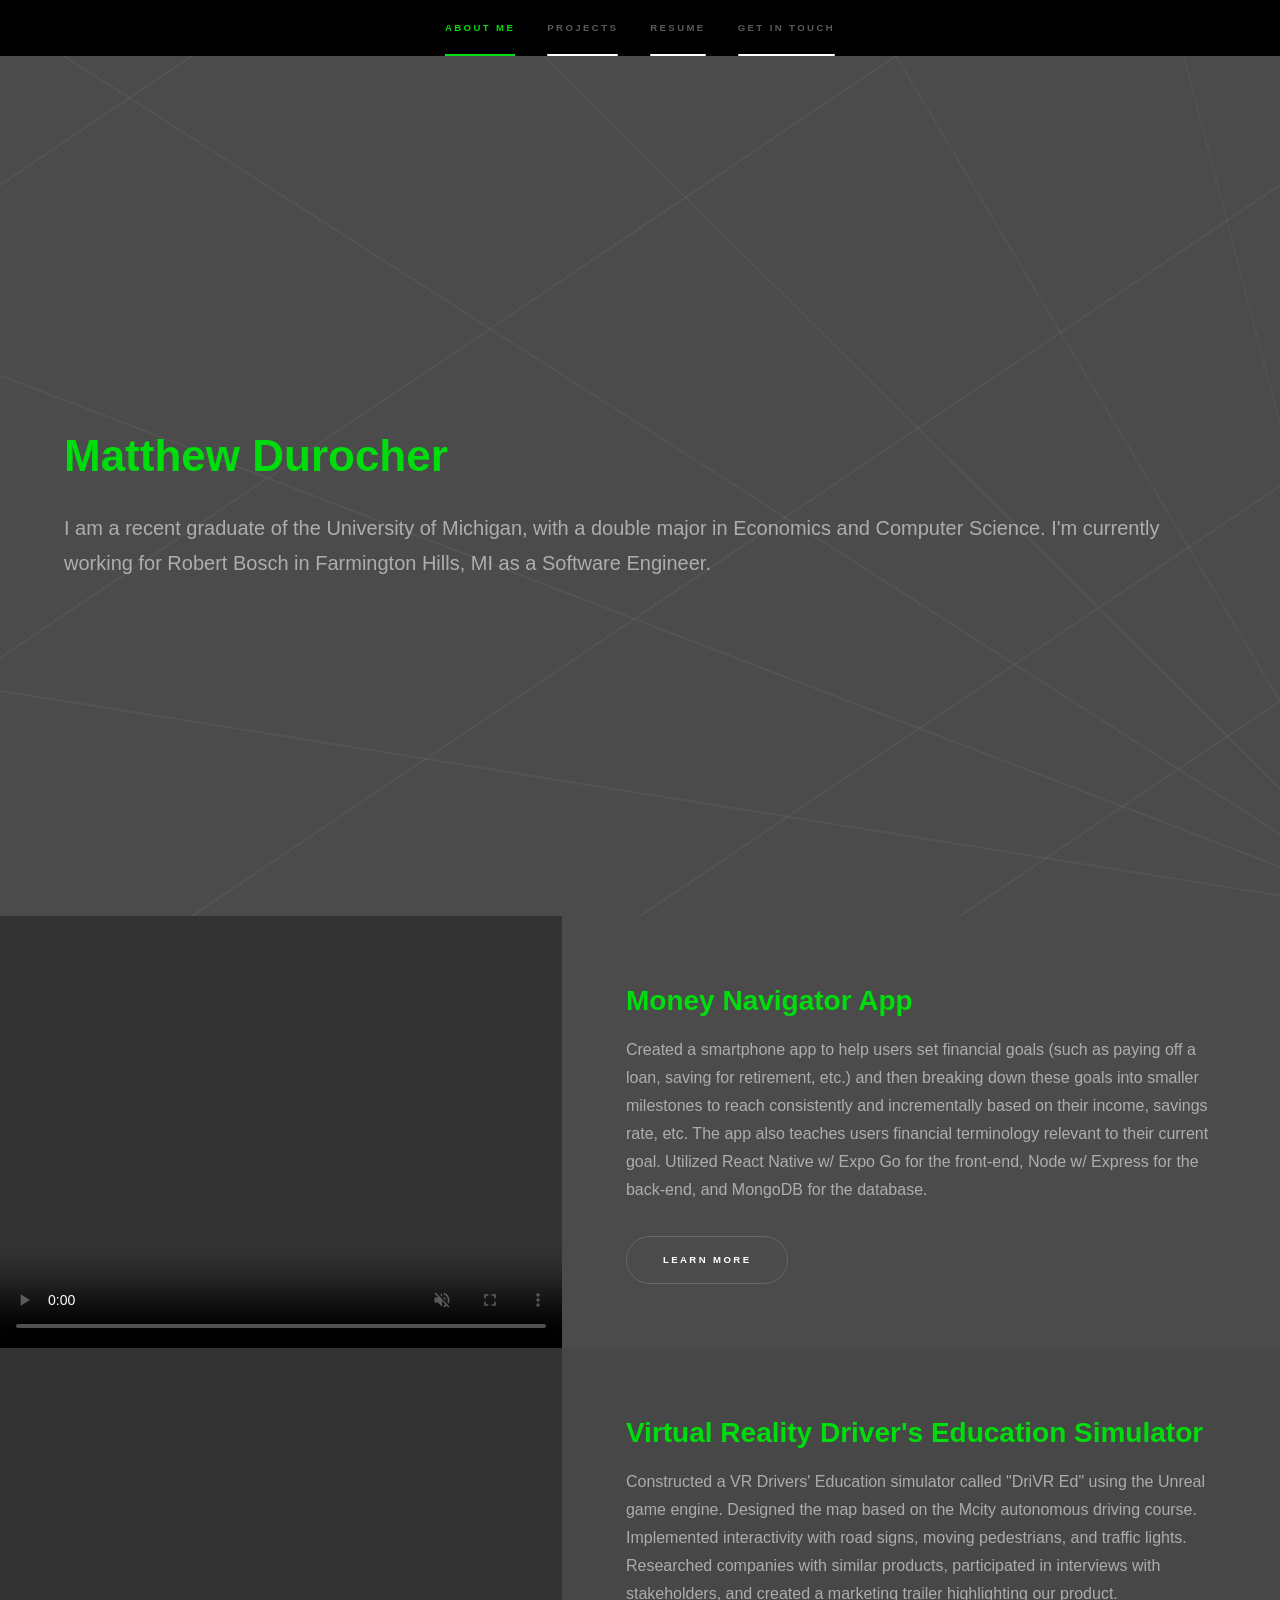
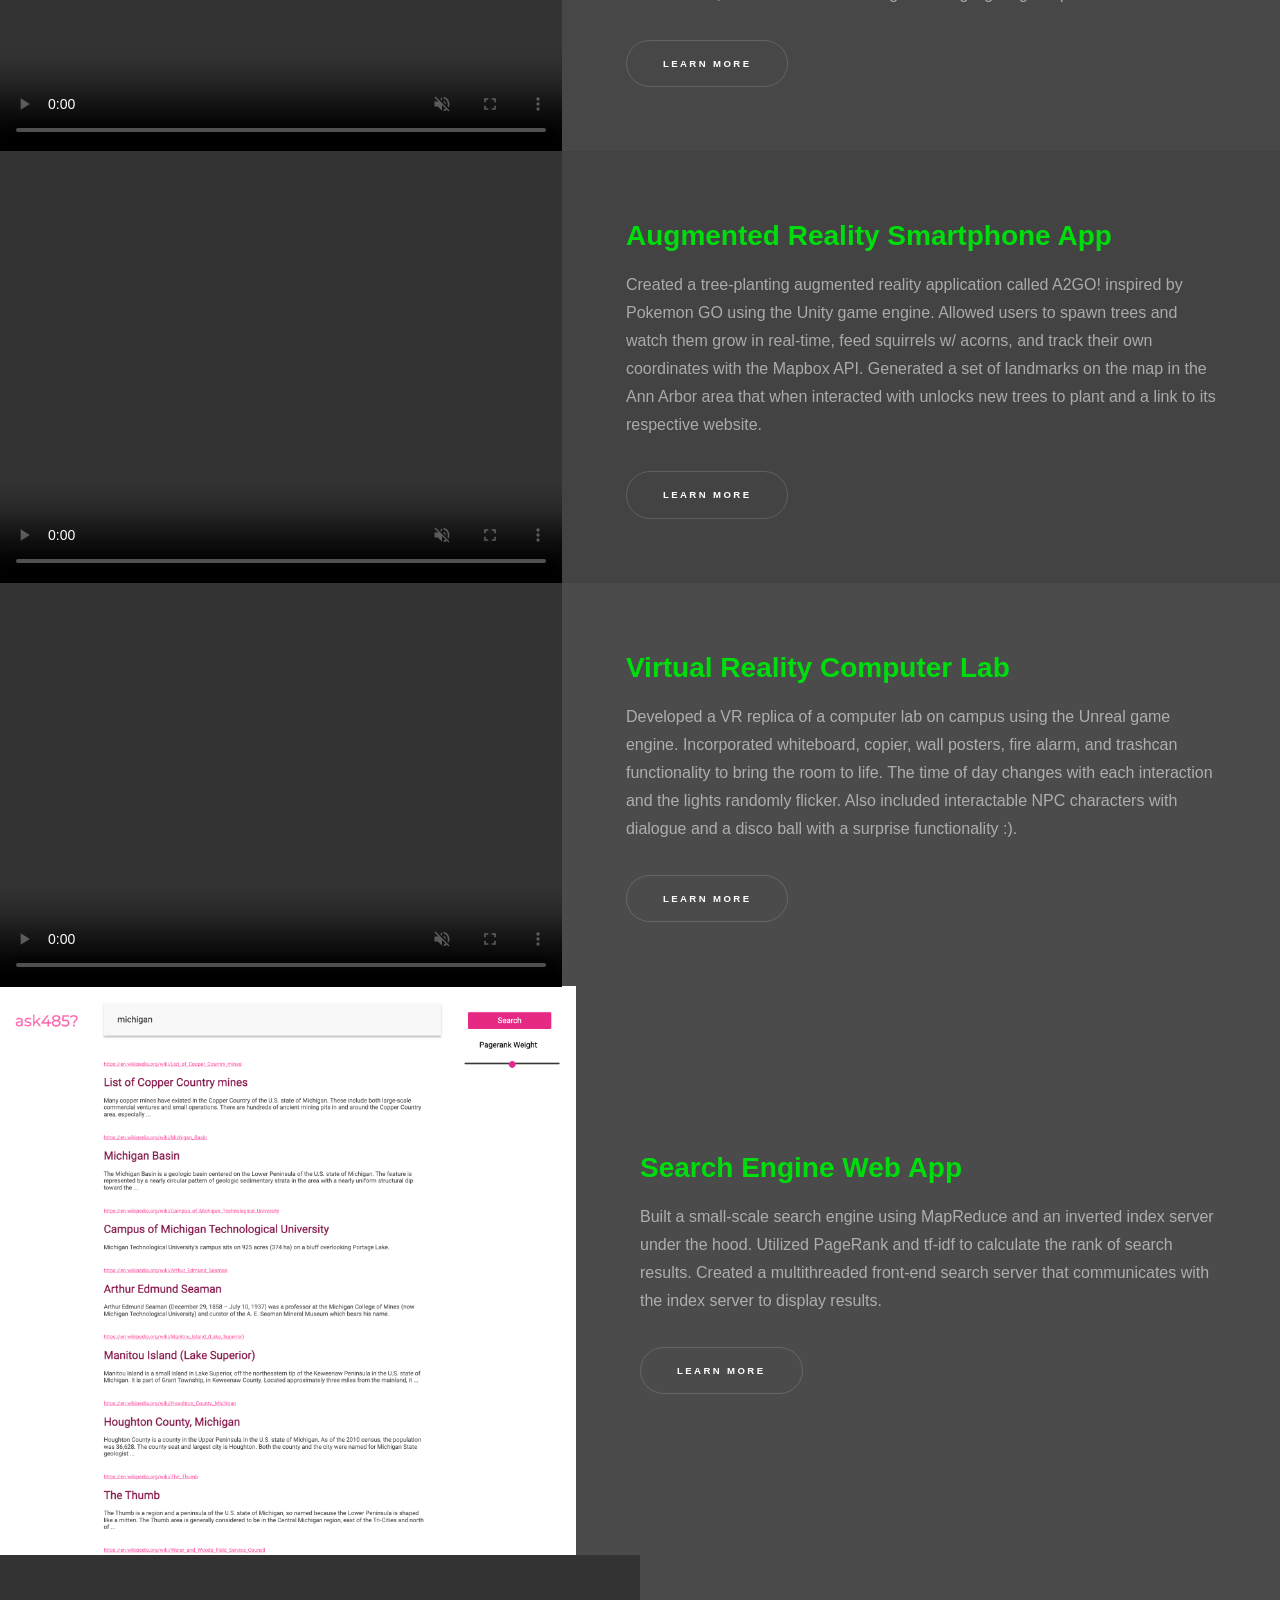
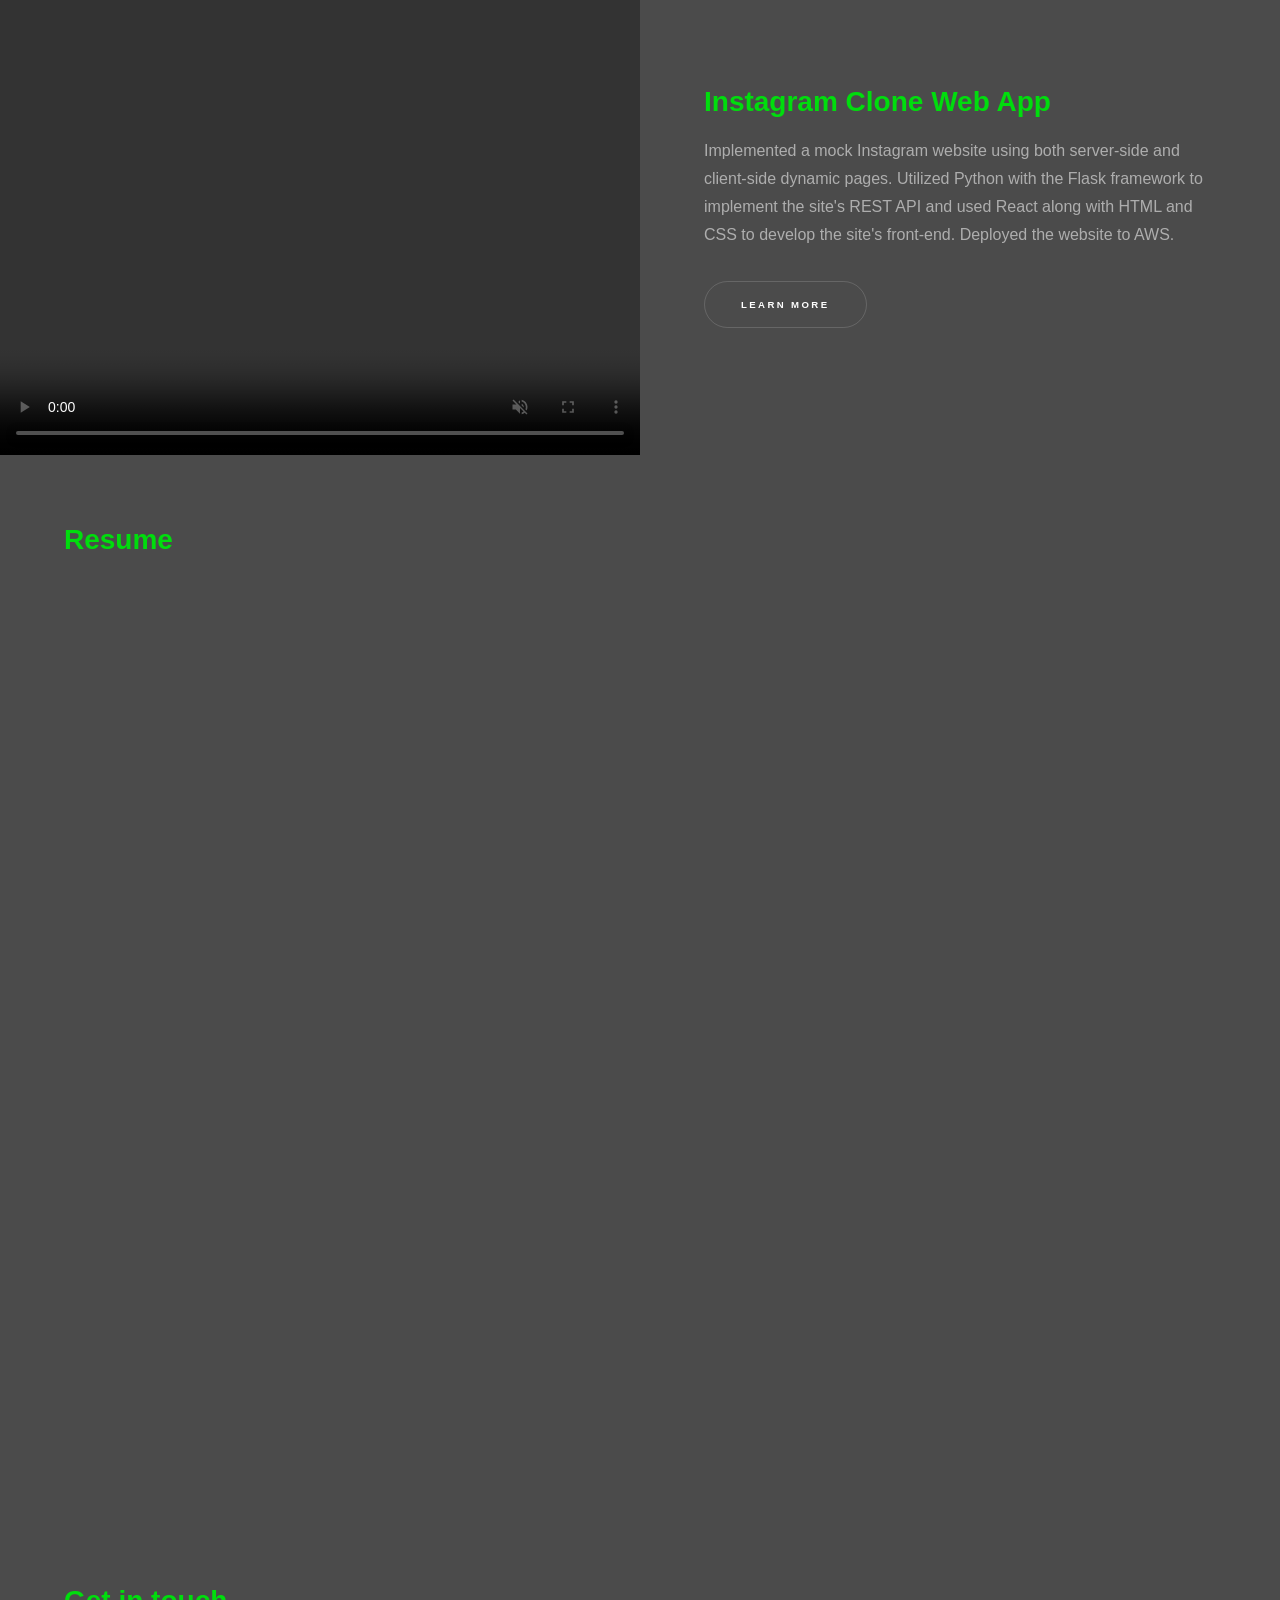
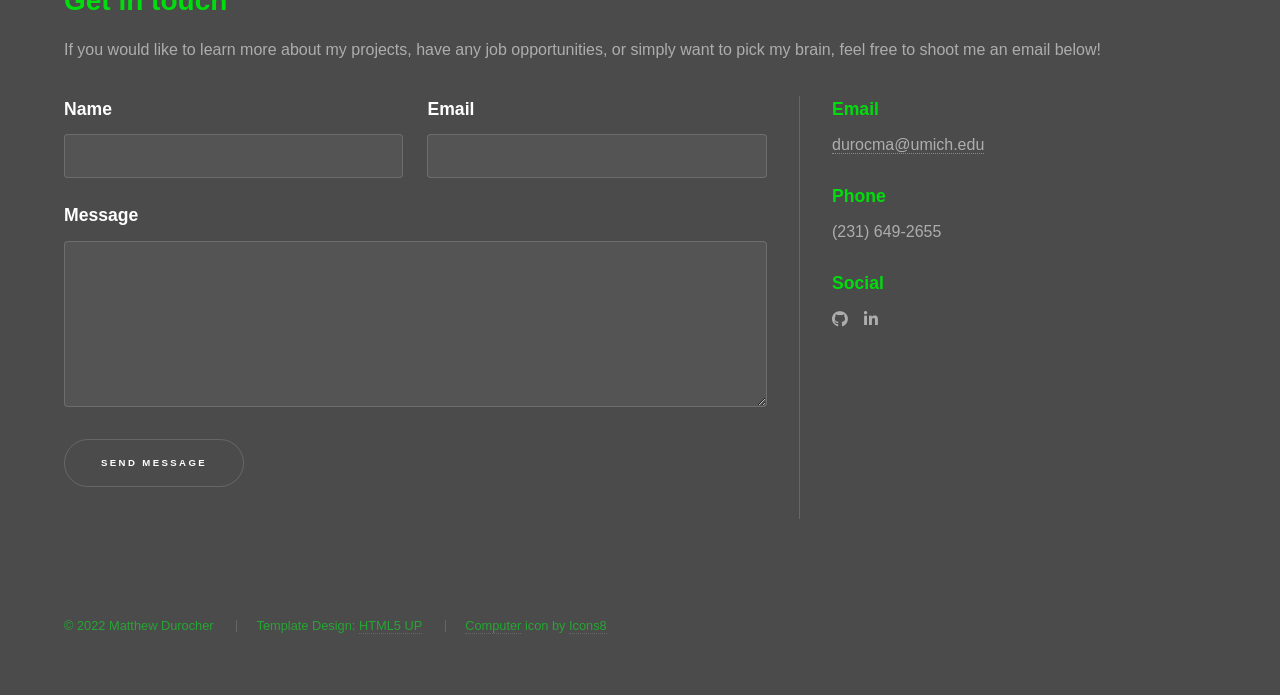
==== commit 43bf42d6: "Added spot for MoNav project" ====
--- a/index.html
+++ b/index.html
@@ -55,14 +55,39 @@
 				</video>
 				<div class="content">
 					<div class="inner">
+						<h2>Money Navigator App</h2>
+						<p>
+							Created a smartphone app to help users set financial goals (such as paying off a loan, saving for retirement, etc.)
+							and then breaking down these goals into smaller milestones to reach consistently and incrementally based on their
+							income, savings rate, etc. The app also teaches users financial terminology relevant to their current goal.
+							Utilized React Native w/ Expo Go for the front-end, Node w/ Express for the back-end, and MongoDB for the database.
+						</p>
+						<ul class="actions">
+							<li>
+								<a href="https://adamrohr.wixsite.com/driver-s-ed-virtual" target="_blank"
+									class="button">
+									Learn more
+								</a>
+							</li>
+						</ul>
+					</div>
+				</div>
+			</section>
+			<section>
+				<video class="video" width="50%" height="auto" controls autoplay loop muted>
+					<source src="images_and_media\eecs498p3finalvideo.mp4" type="video/mp4">
+					Your browser does not support the video tag.
+				</video>
+				<div class="content">
+					<div class="inner">
 						<h2>Virtual Reality Driver's Education Simulator</h2>
 						<p>
 							Constructed a VR Drivers' Education simulator called "DriVR Ed" using the Unreal game
 							engine.
-							Designed the map based off of the Mcity autonomous driving course.
+							Designed the map based on the Mcity autonomous driving course.
 							Implemented interactivity with road signs, moving pedestrians, and traffic lights.
 							Researched companies with similar products, participated in interviews with stakeholders,
-							and created a marketing trailor highlighting our product.
+							and created a marketing trailer highlighting our product.
 						</p>
 						<ul class="actions">
 							<li>
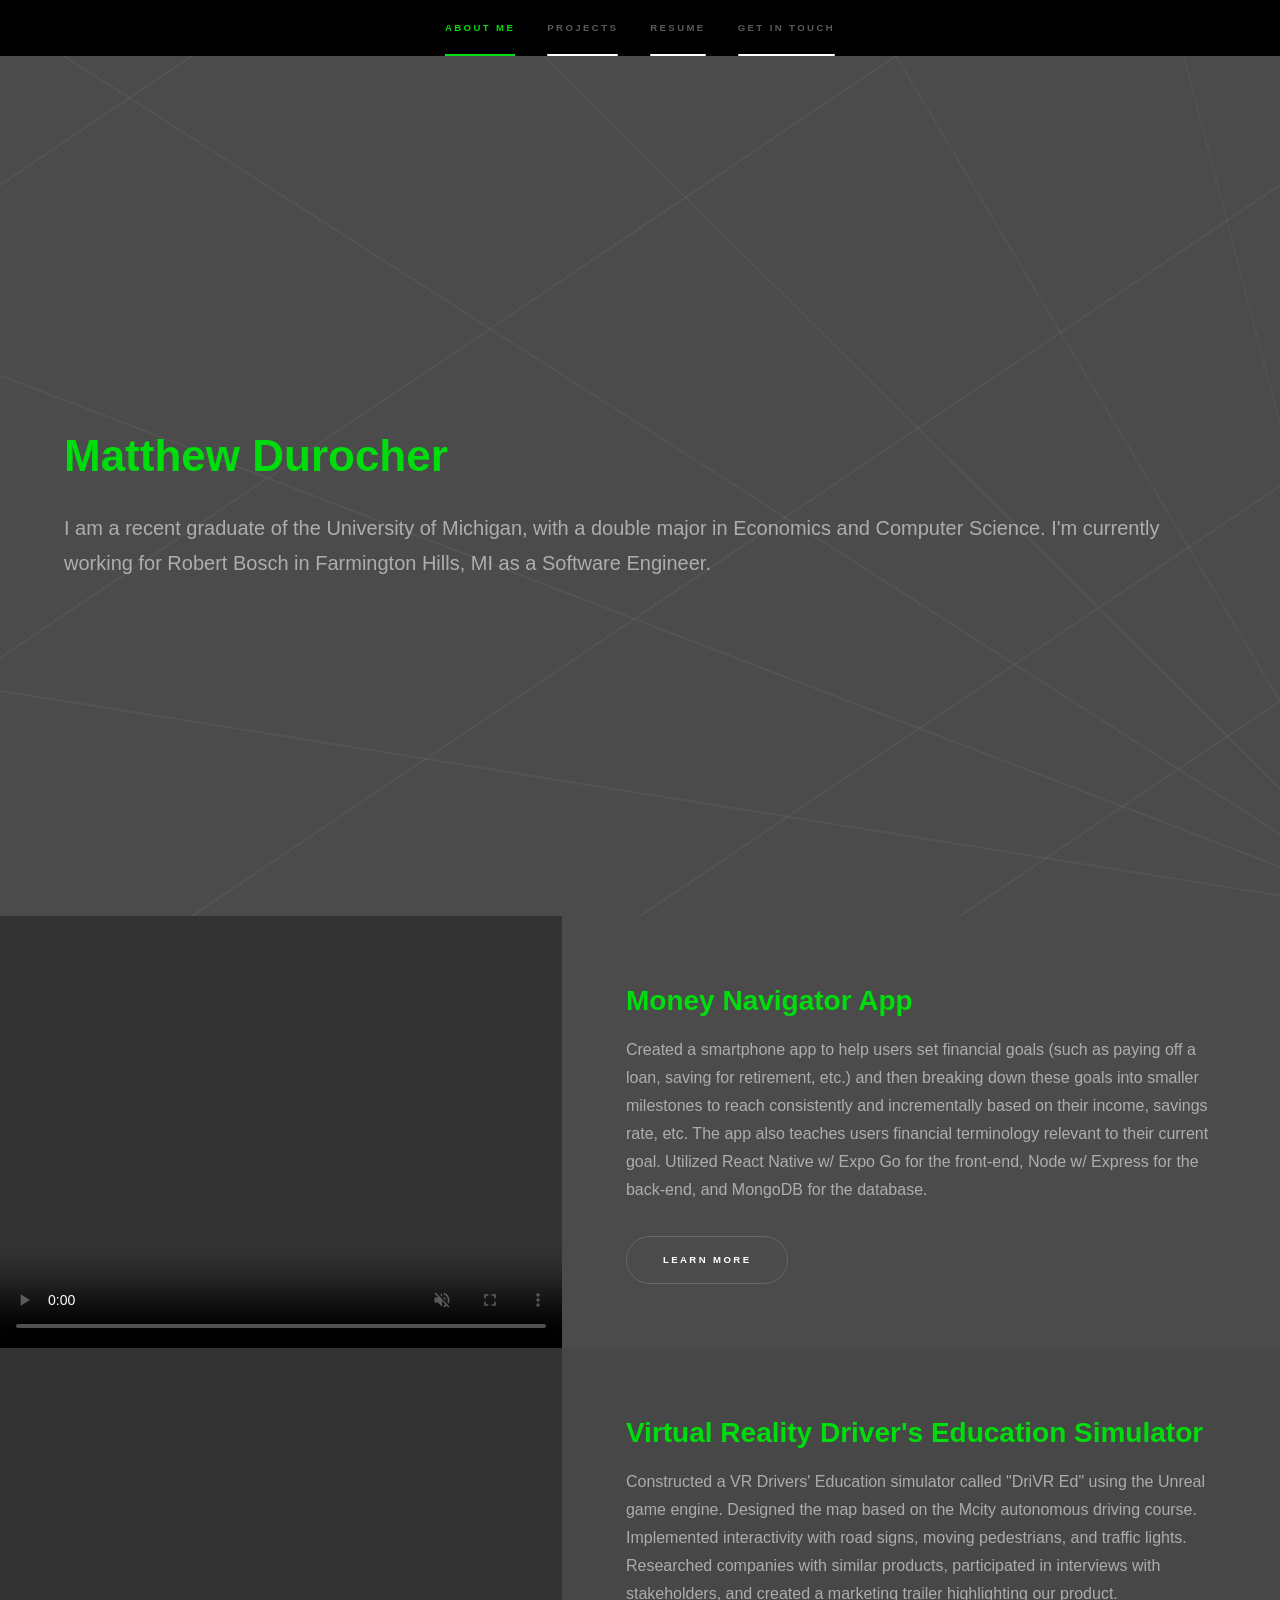
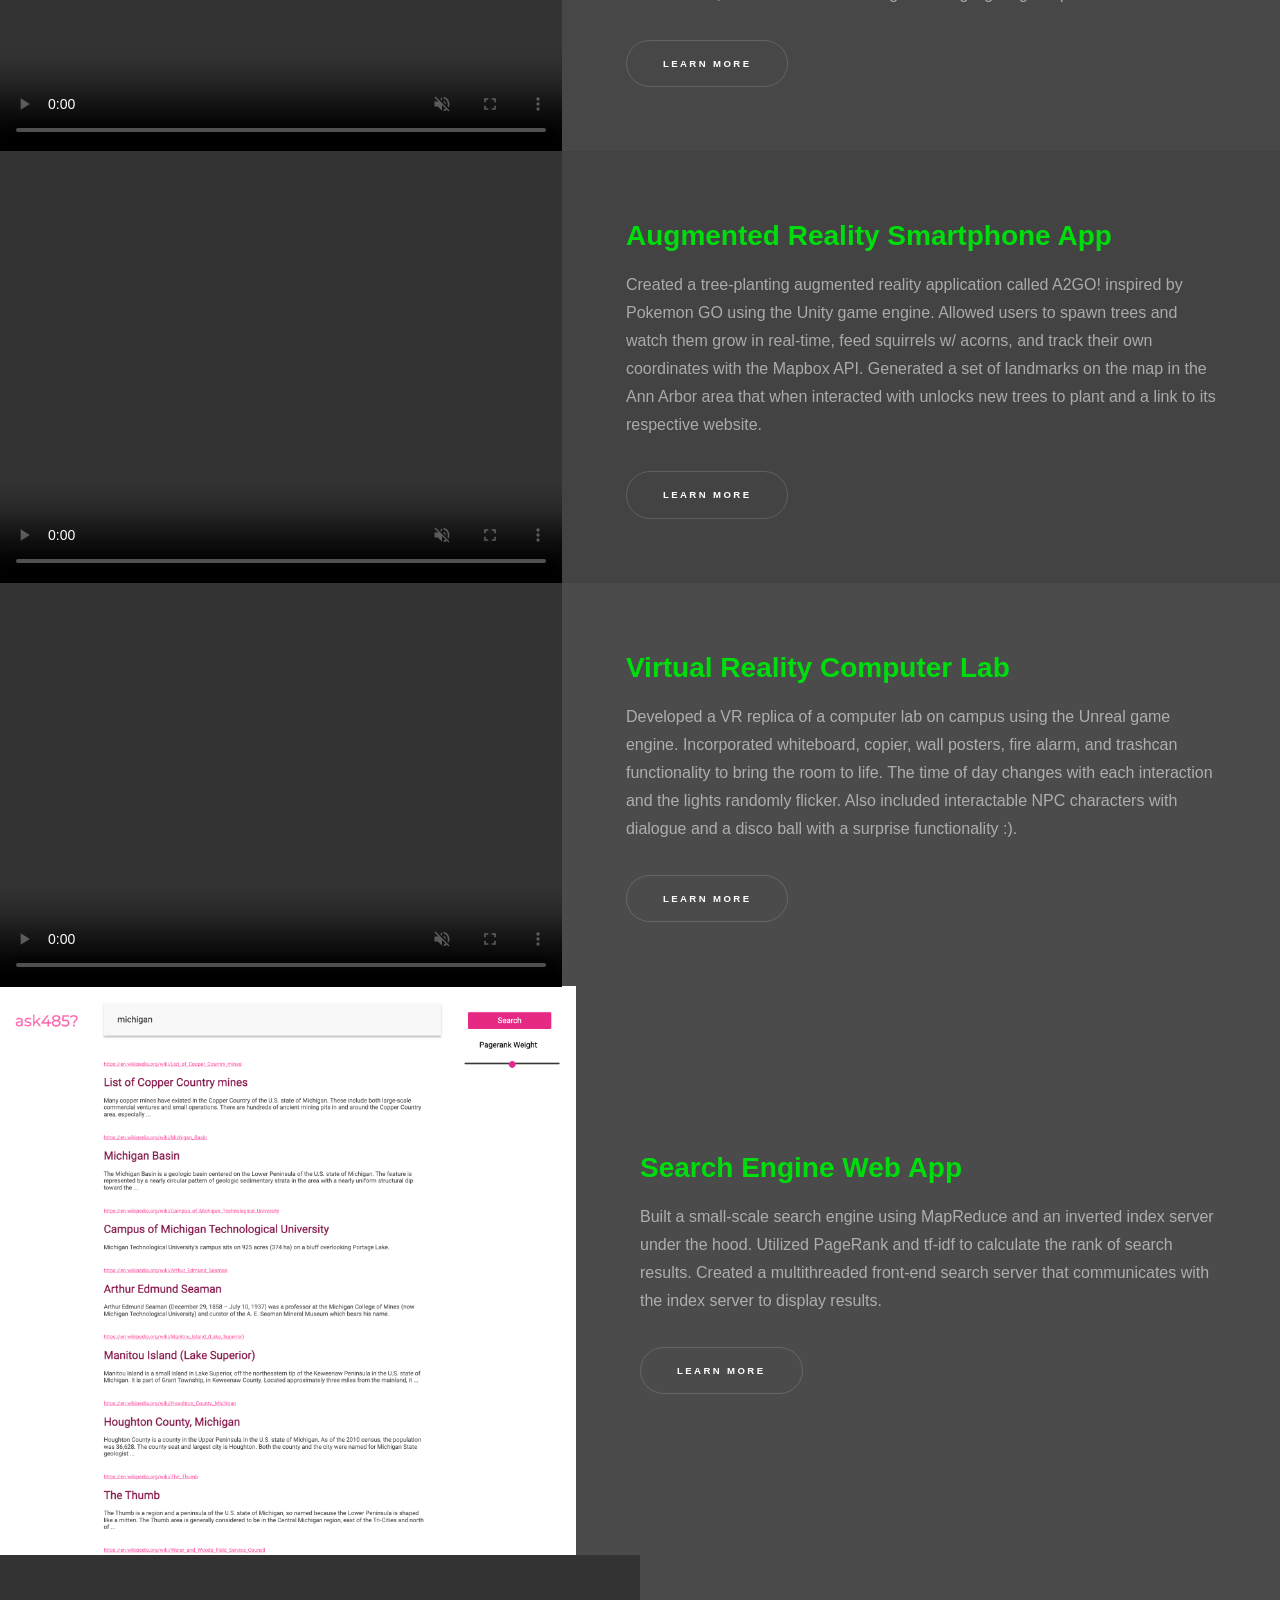
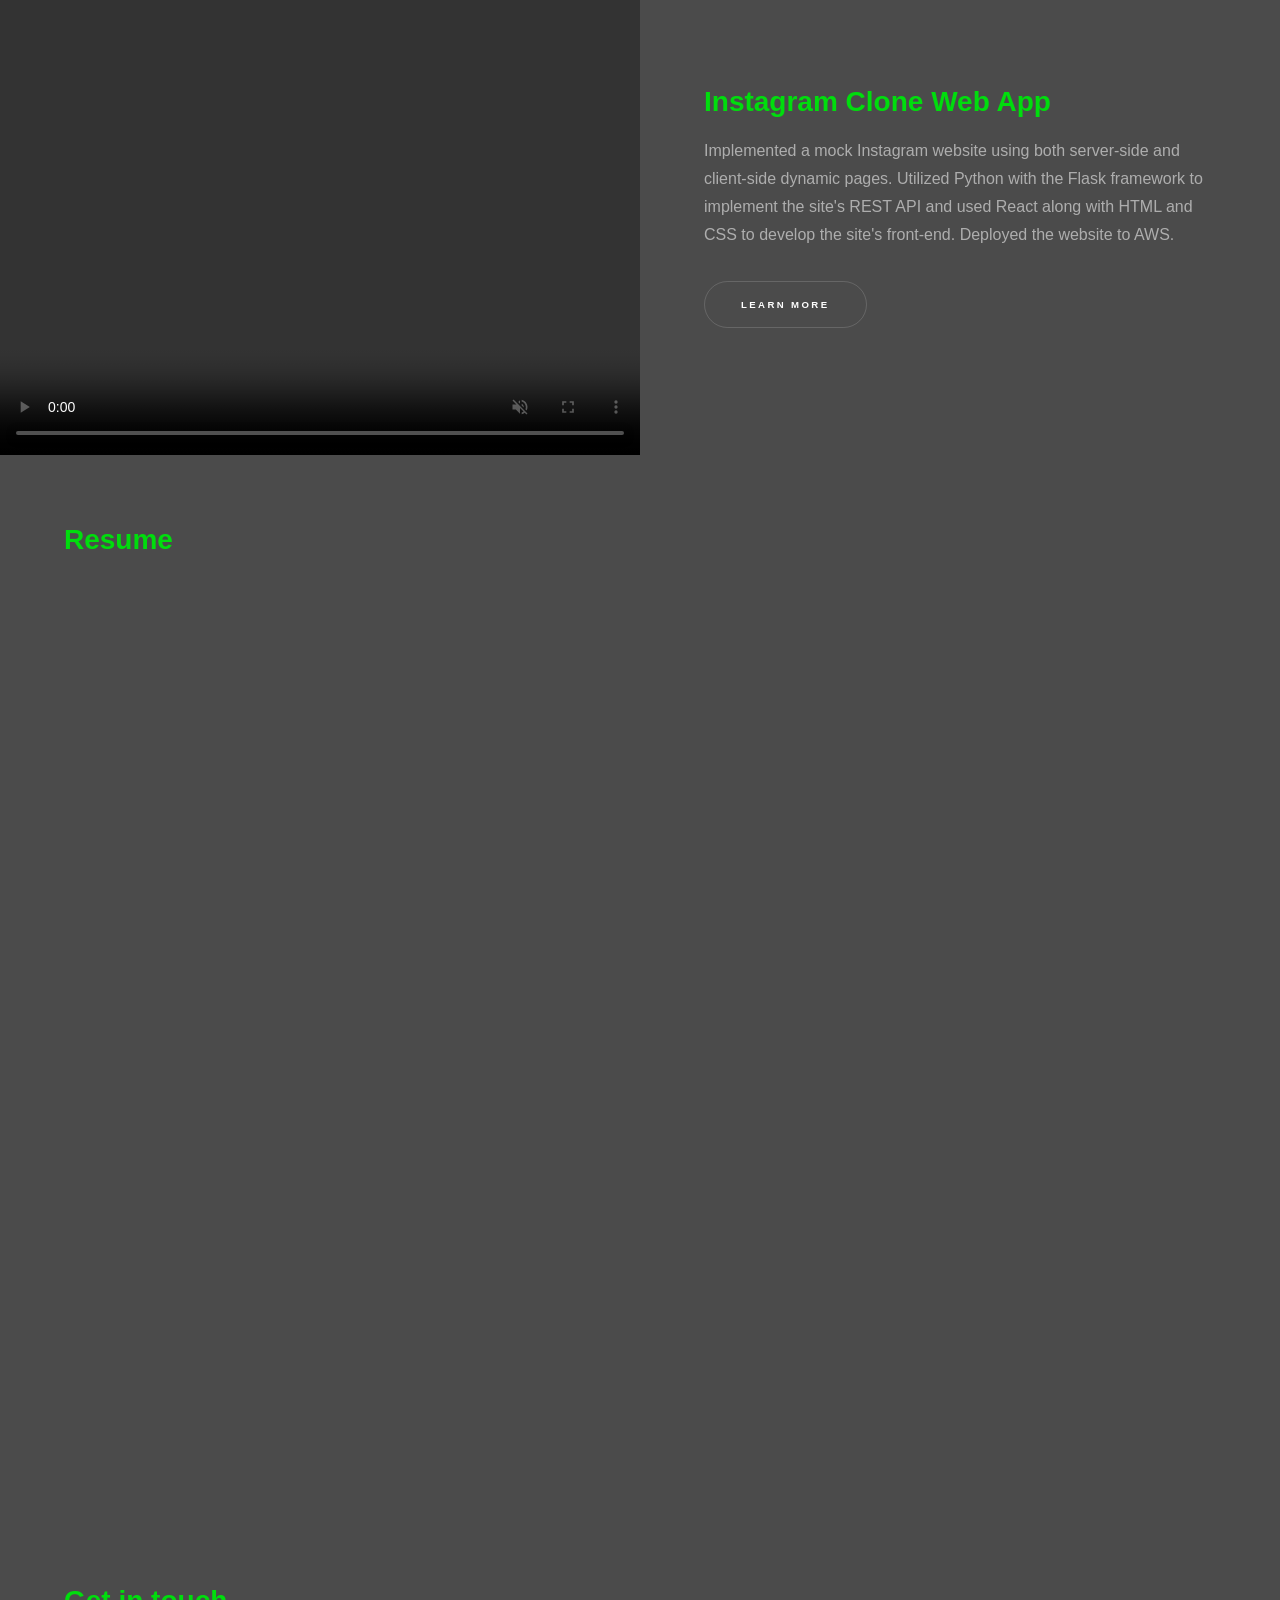
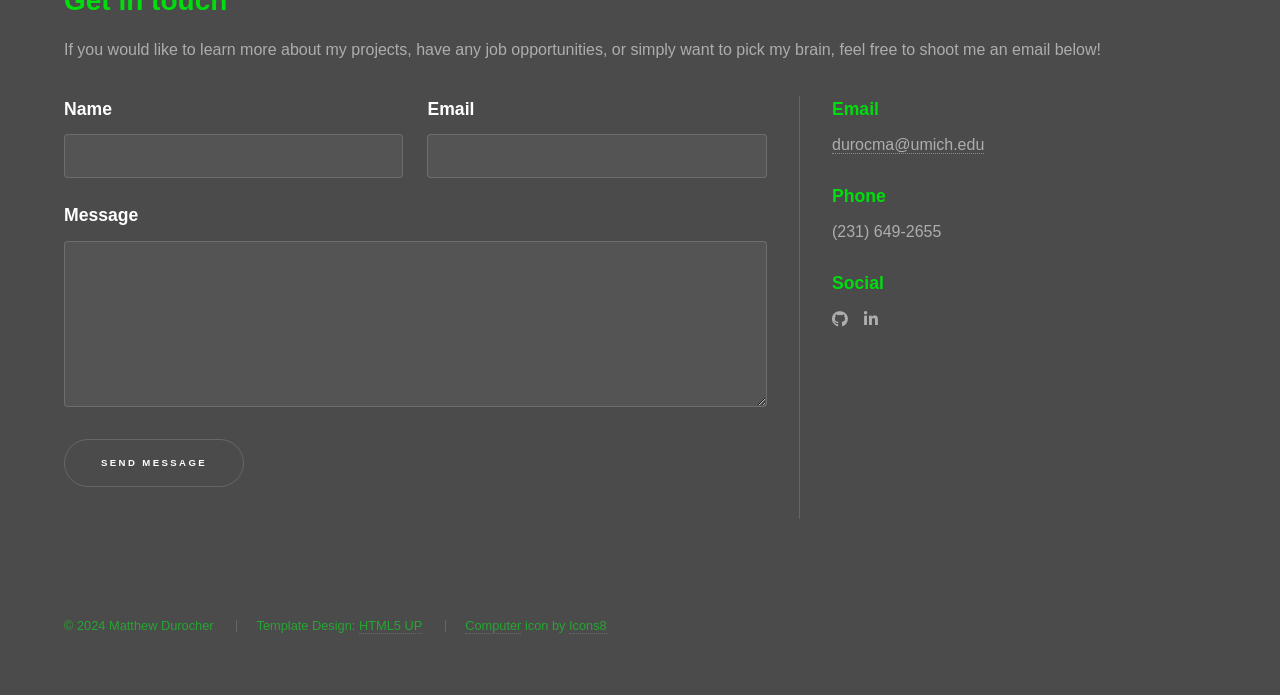
==== commit 8241a5f2: "Changed year in footer" ====
--- a/index.html
+++ b/index.html
@@ -290,7 +290,7 @@
 	<footer id="footer" class="wrapper style1-alt">
 		<div class="inner">
 			<ul class="menu">
-				<li>&copy; 2022 Matthew Durocher</li>
+				<li>&copy; 2024 Matthew Durocher</li>
 				<li>Template Design: <a href="http://html5up.net">HTML5 UP</a></li>
 				<li>
 					<a target="_blank" href="https://icons8.com/icon/GbQ9bt9gcyu5/computer">Computer</a> icon by <a
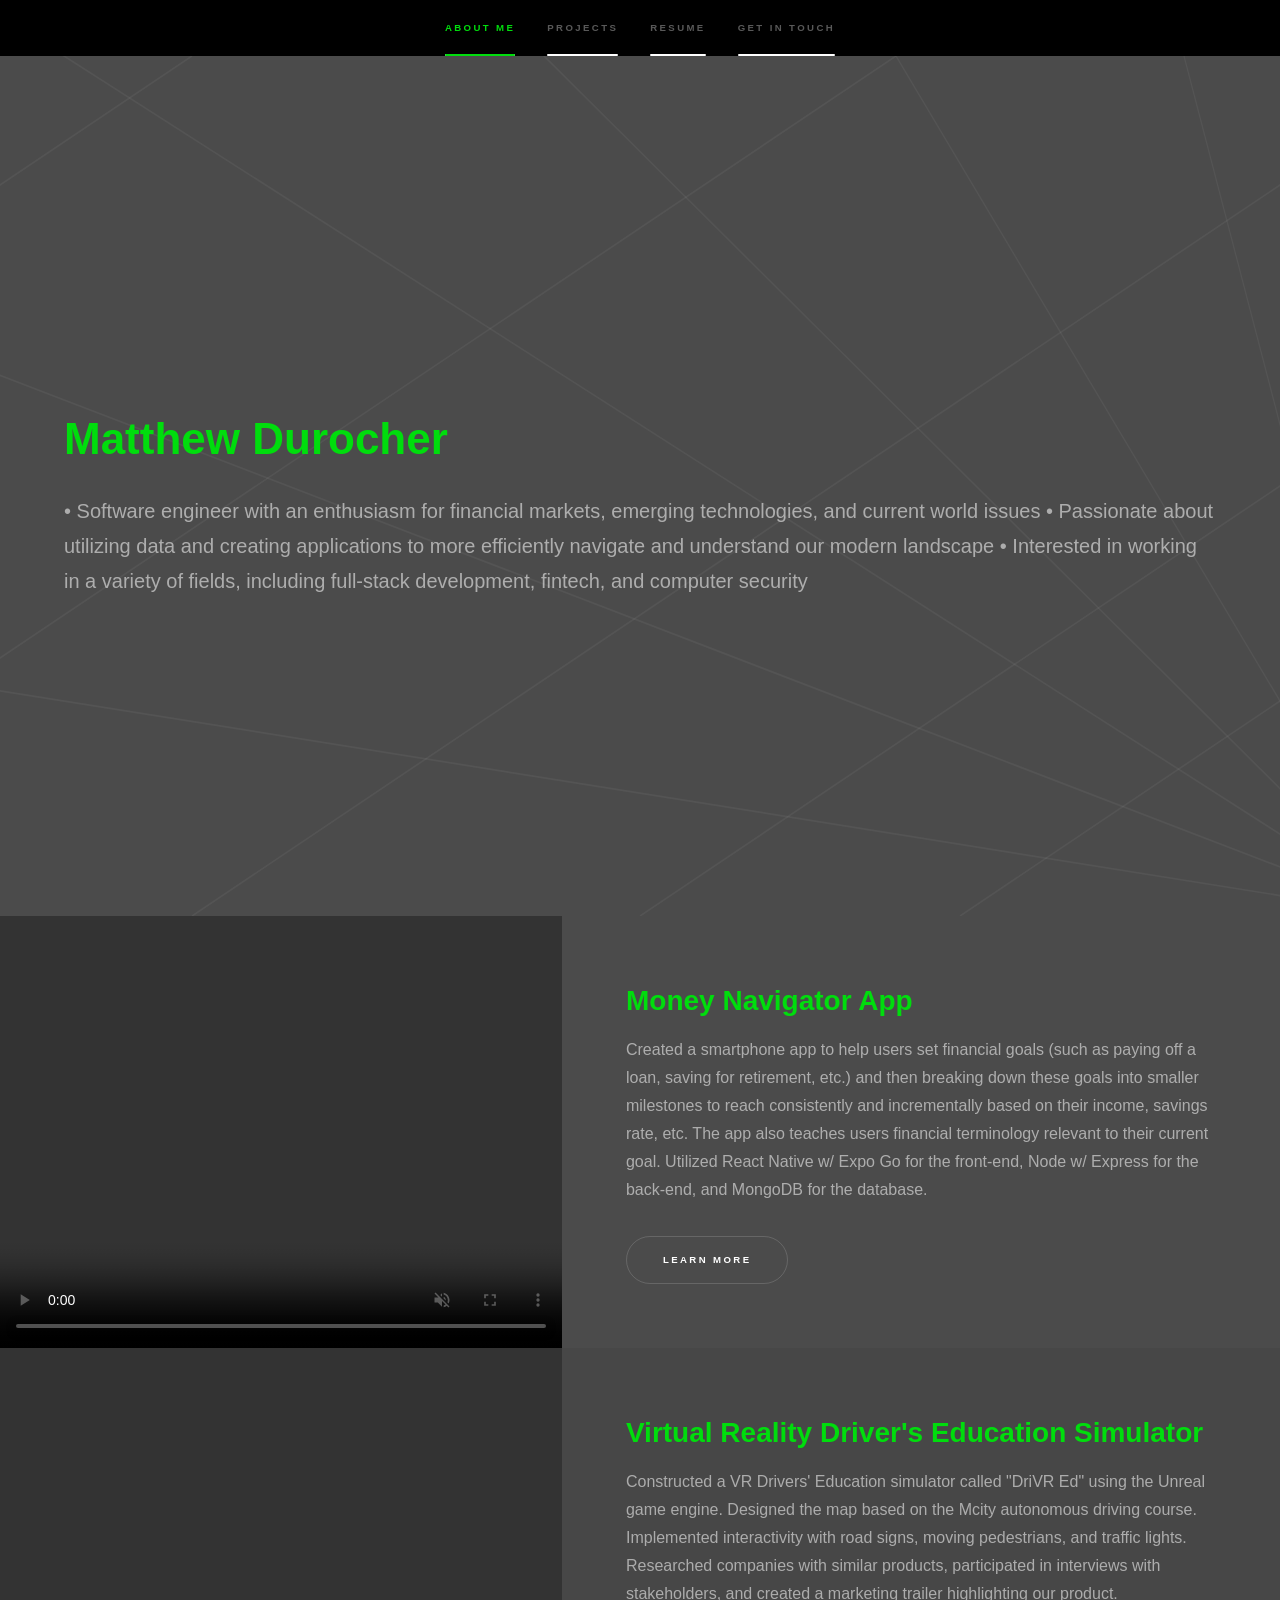
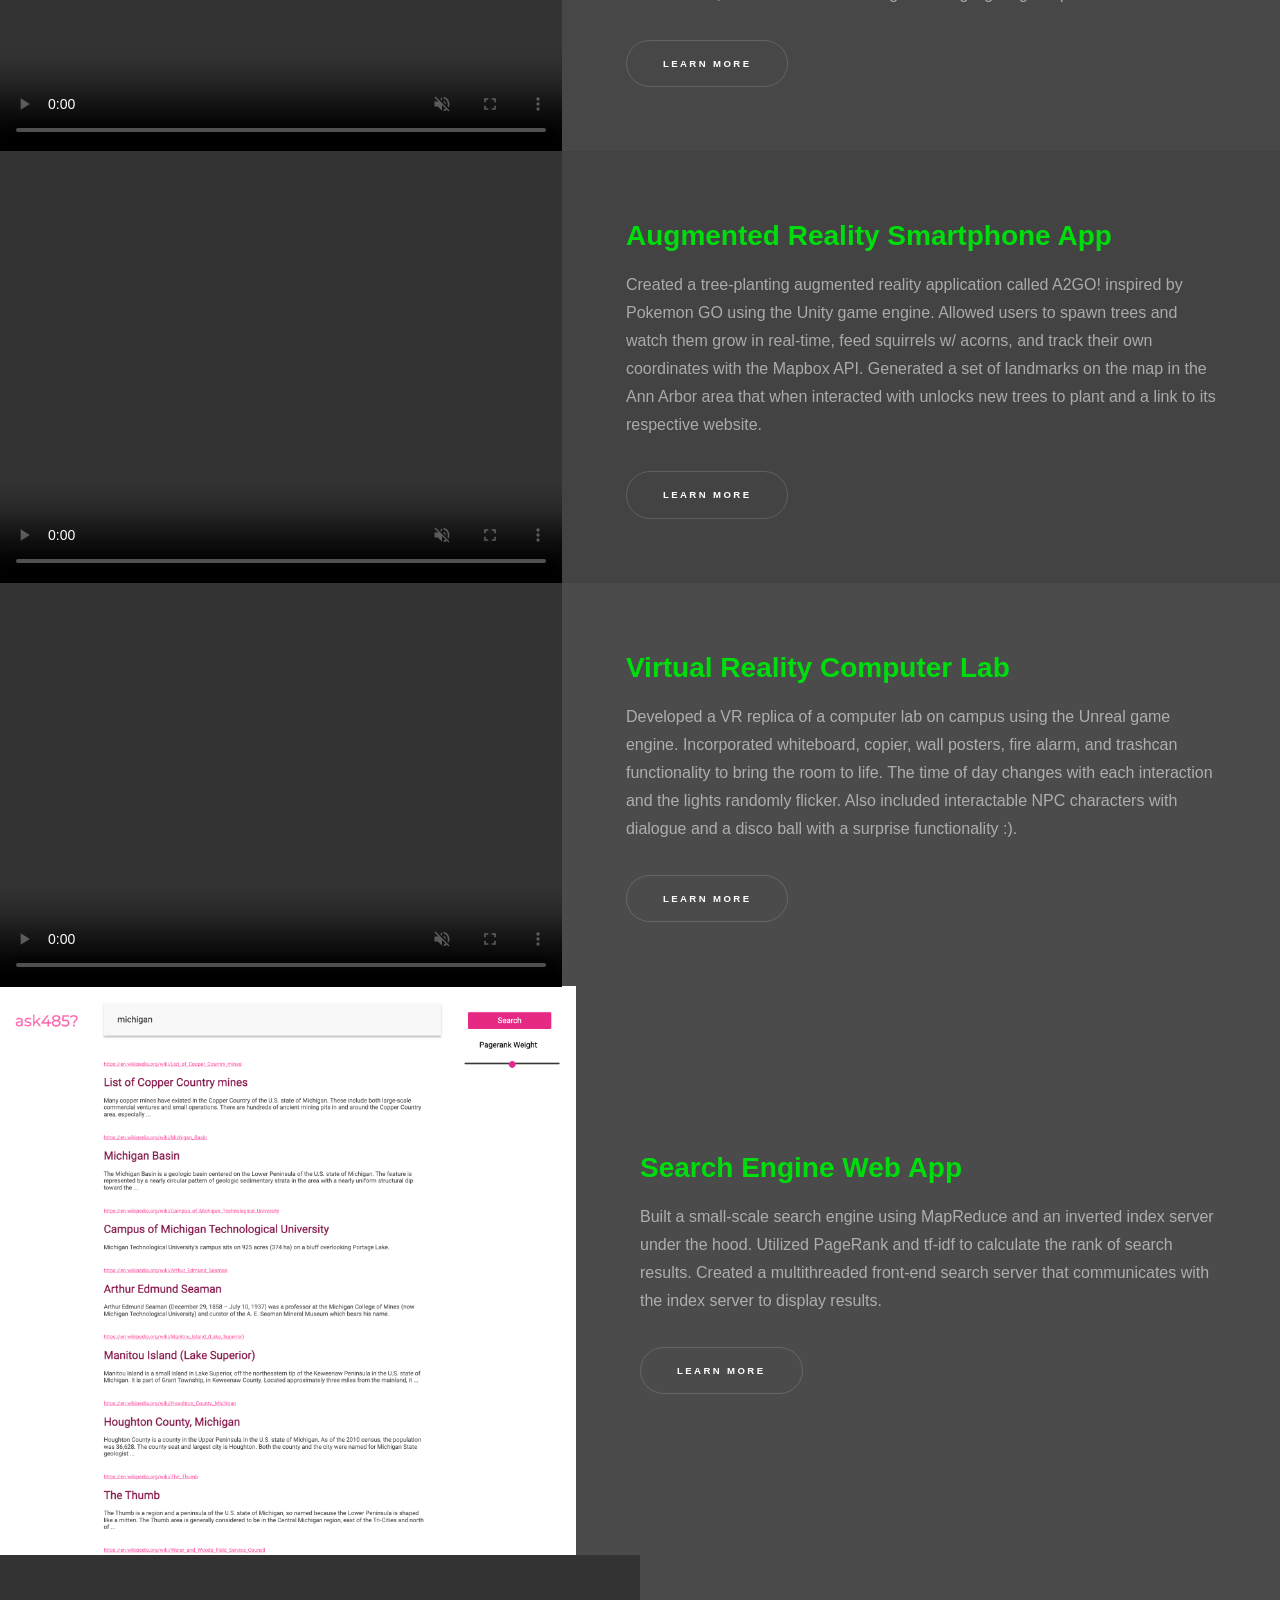
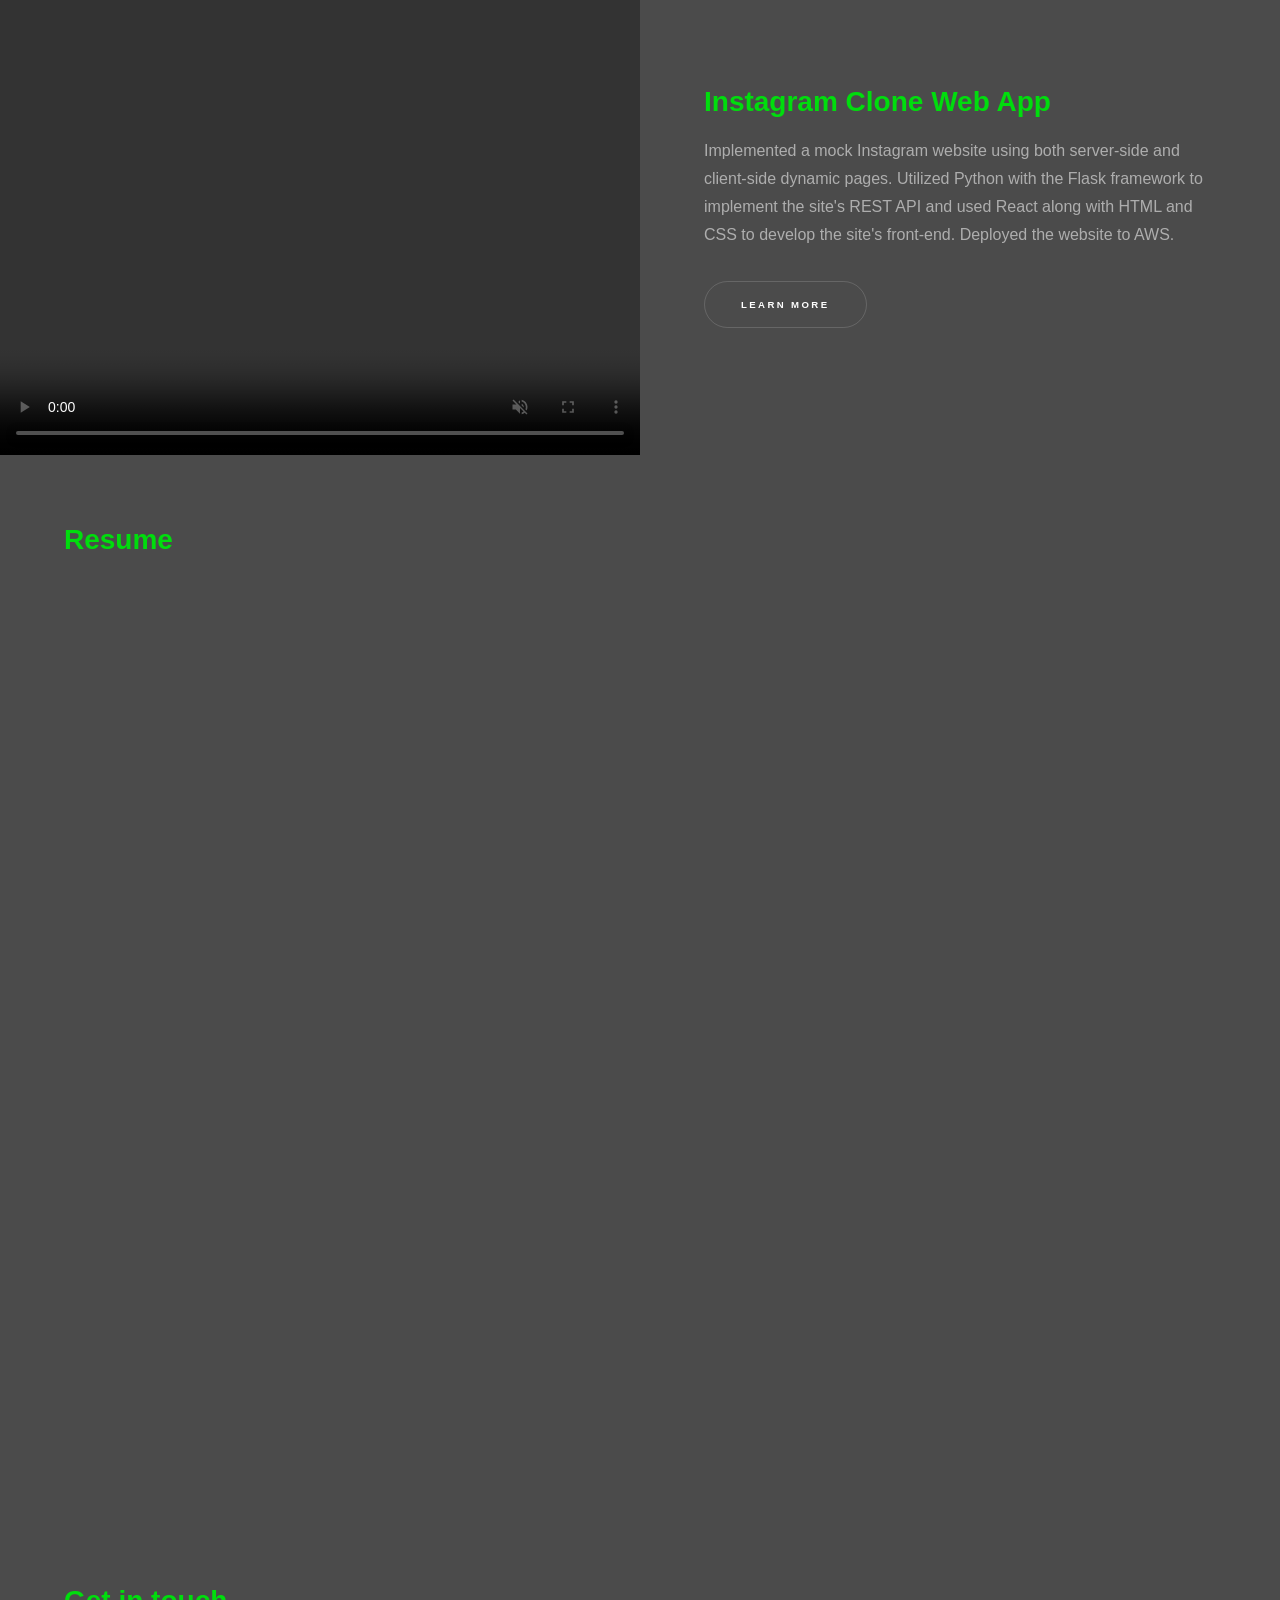
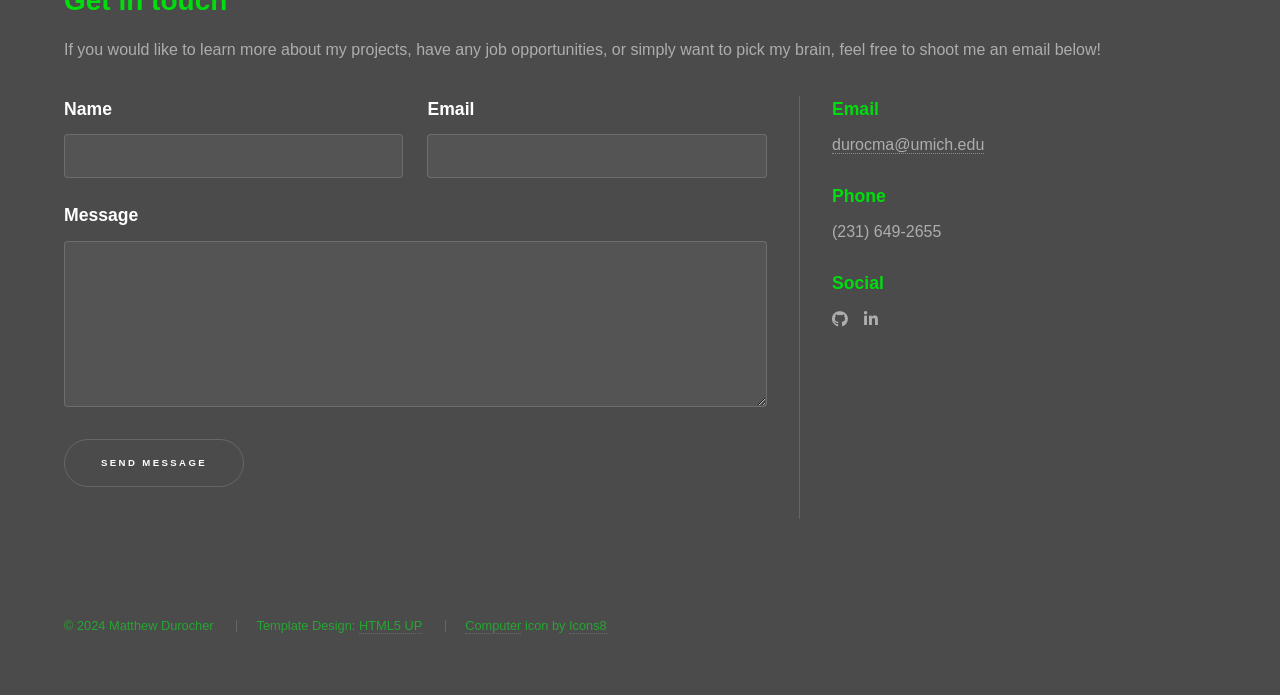
==== commit 82fce6f7: "Updated about section" ====
--- a/index.html
+++ b/index.html
@@ -41,8 +41,9 @@
 				</p>
 				<h1>Matthew Durocher</h1>
 				<p>
-					I am a recent graduate of the University of Michigan, with a double major in Economics and Computer Science.
-					I'm currently working for Robert Bosch in Farmington Hills, MI as a Software Engineer.
+					• Software engineer with an enthusiasm for financial markets, emerging technologies, and current world issues
+					• Passionate about utilizing data and creating applications to more efficiently navigate and understand our modern landscape
+					• Interested in working in a variety of fields, including full-stack development, fintech, and computer security
 				</p>
 			</div>
 		</section>
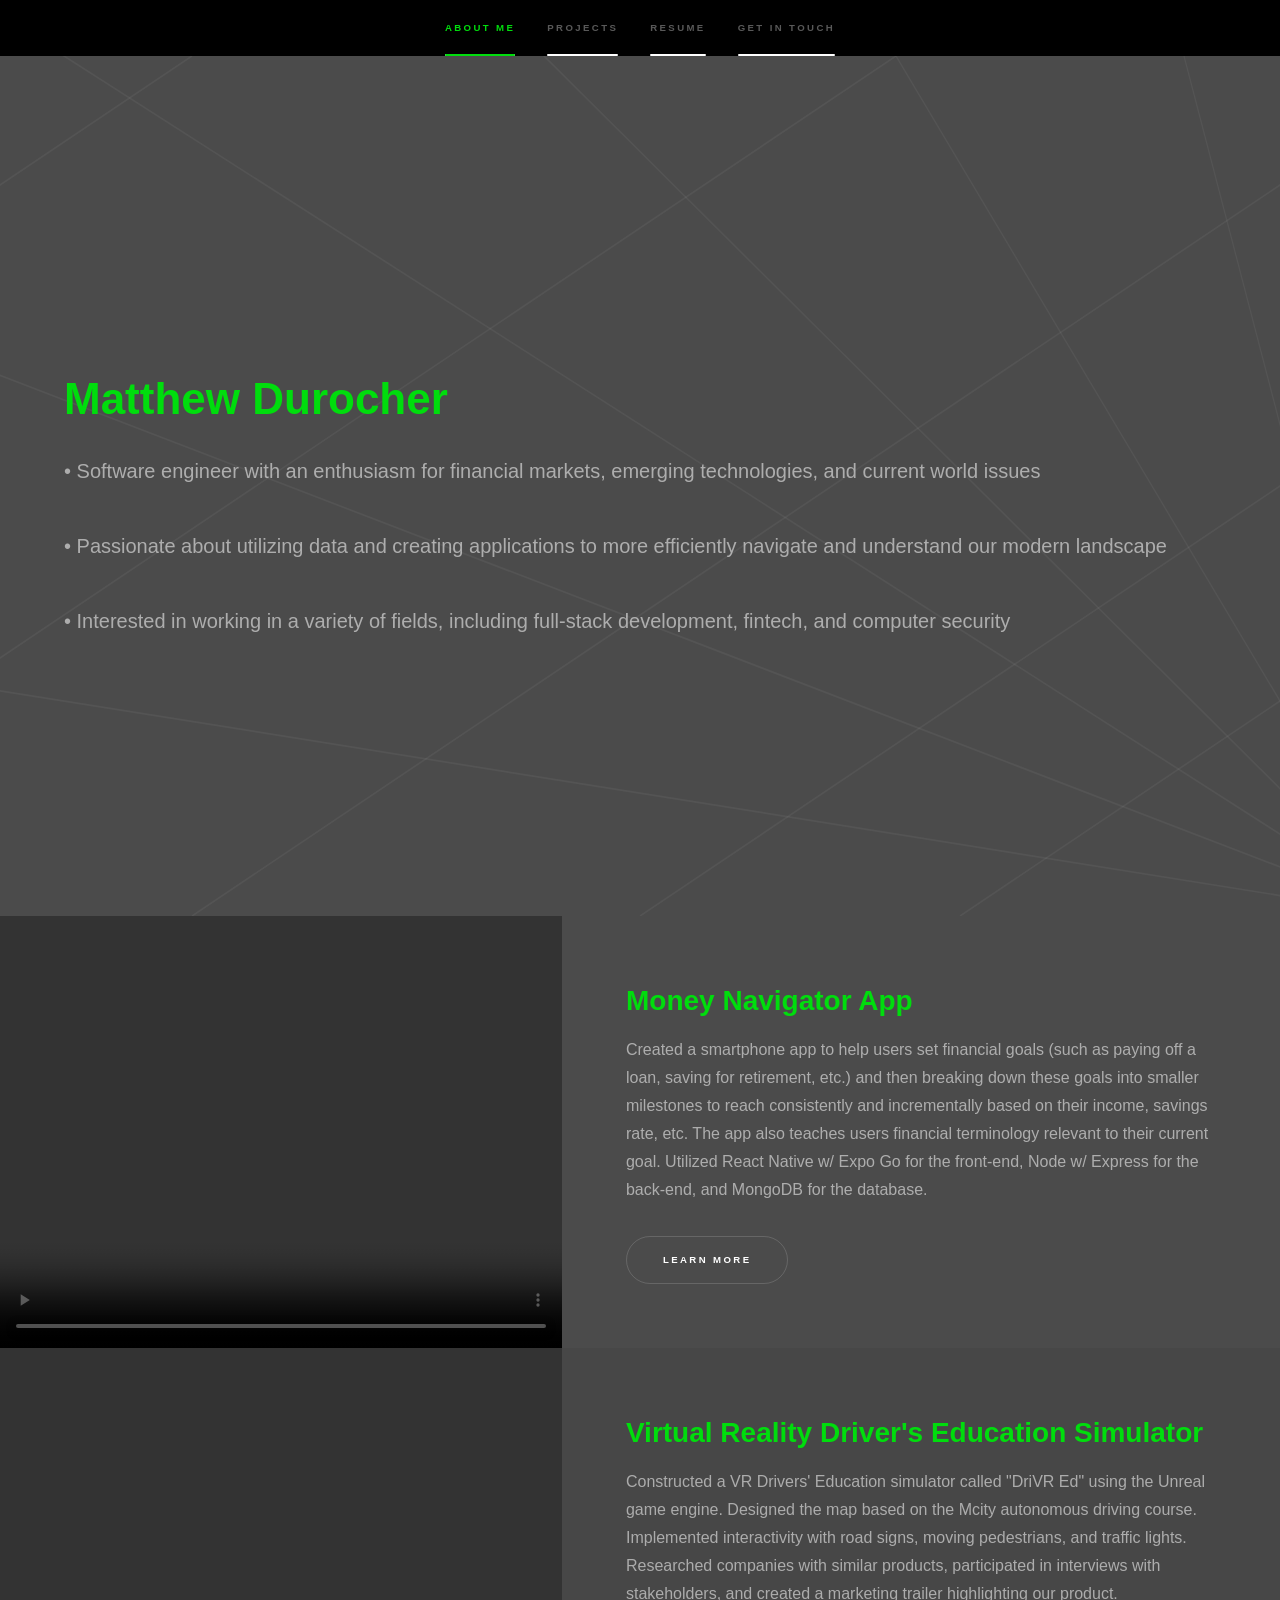
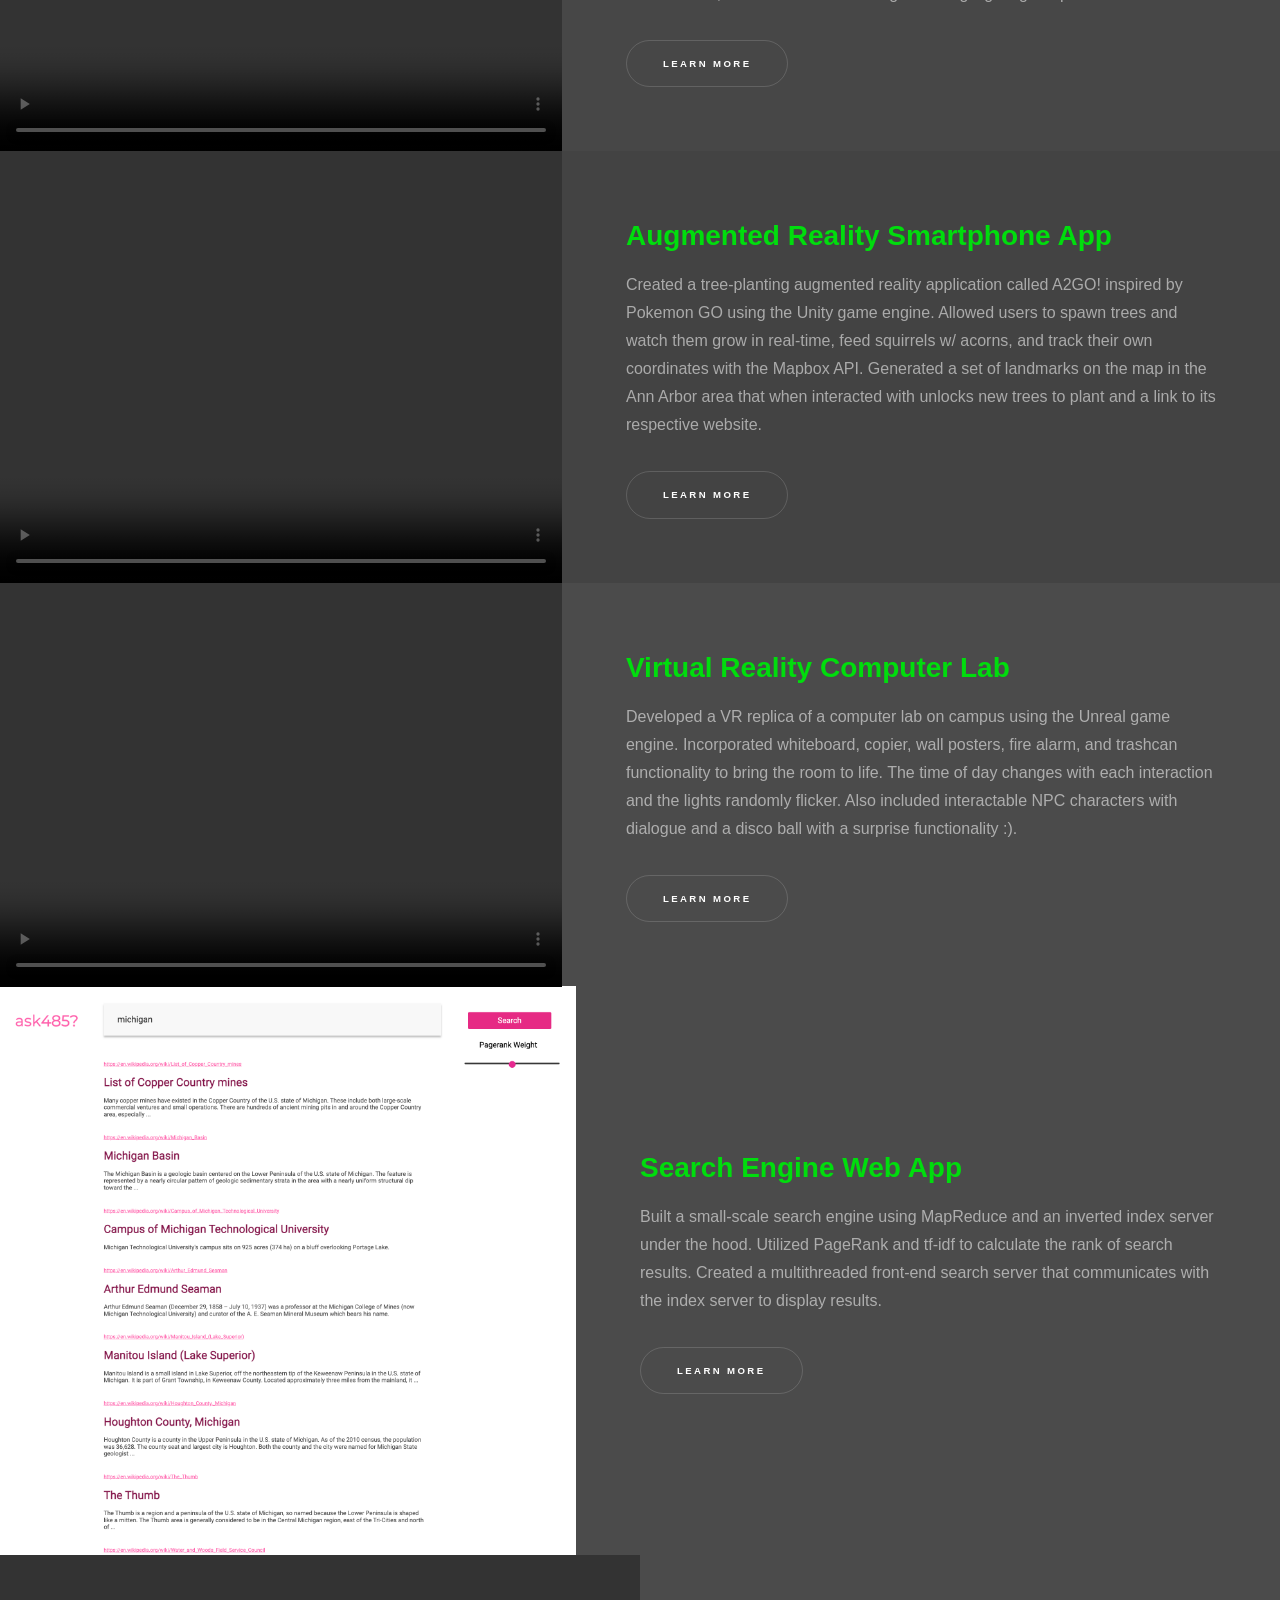
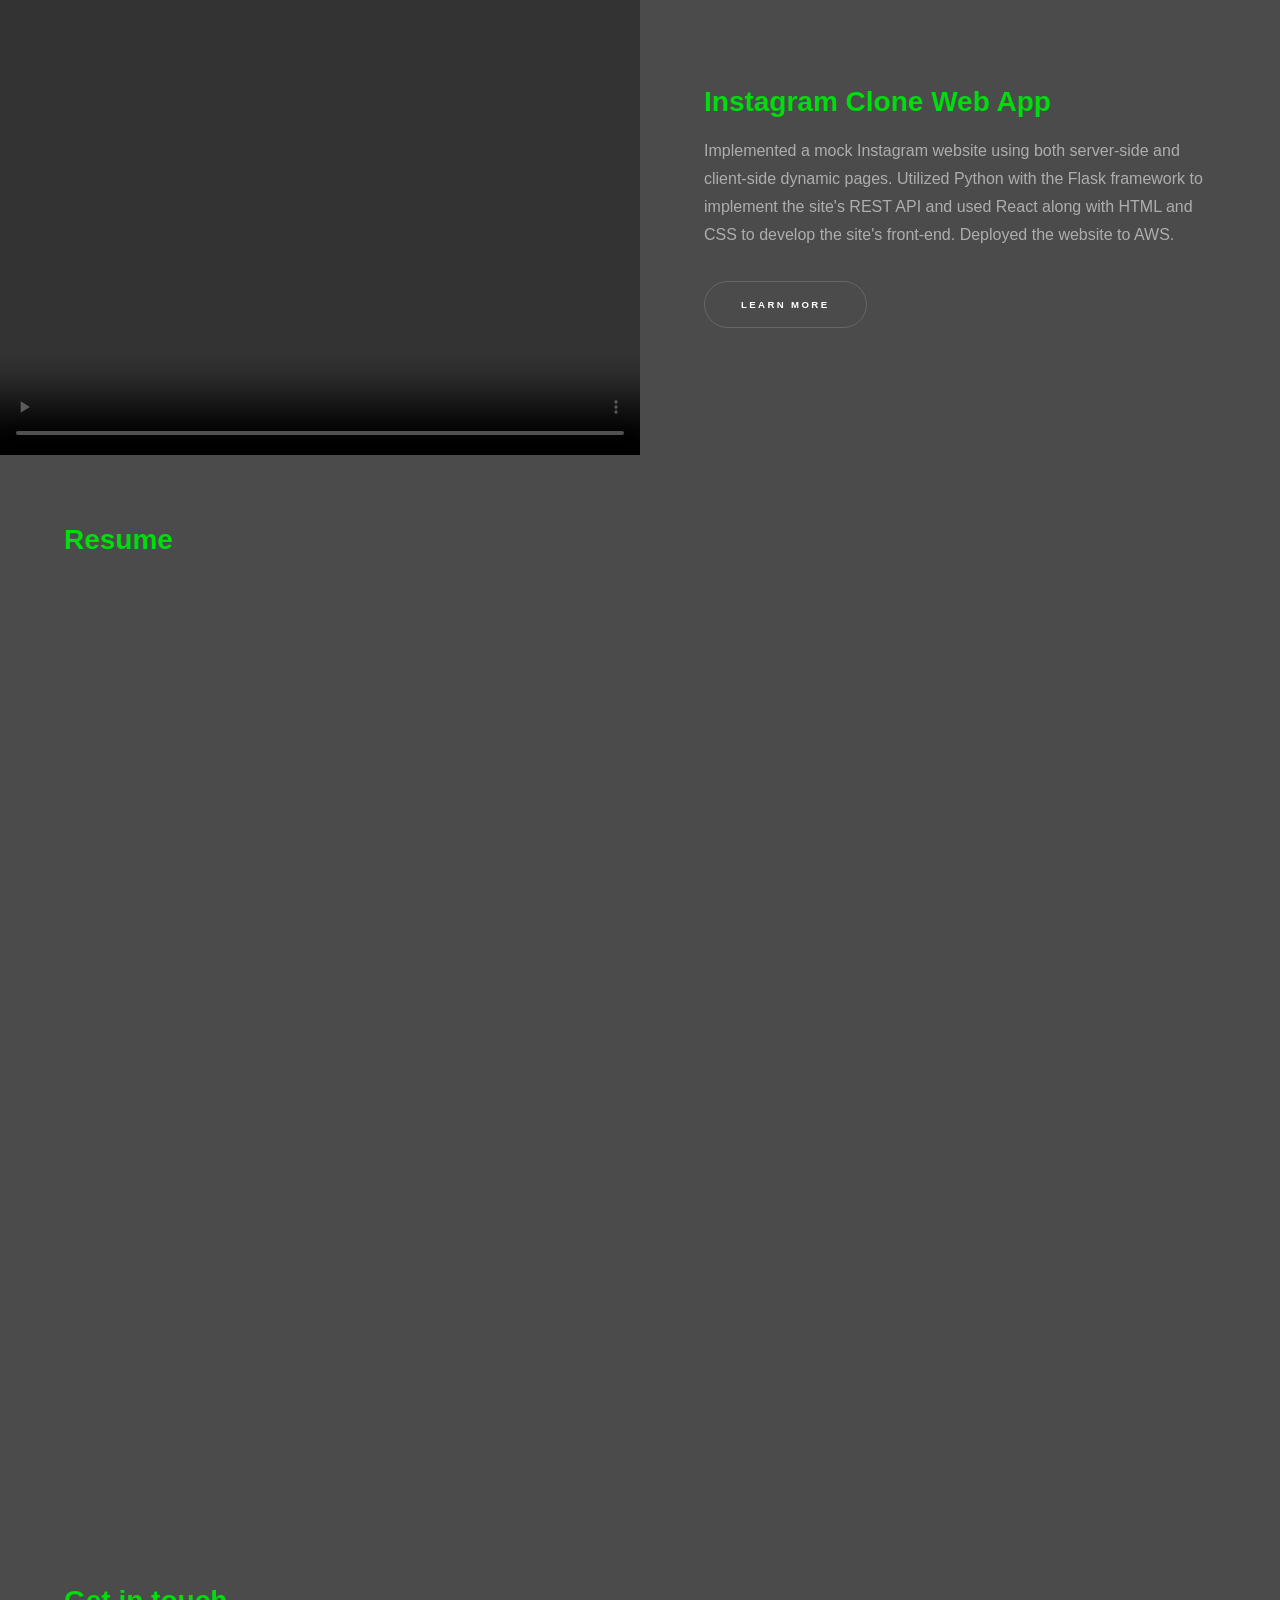
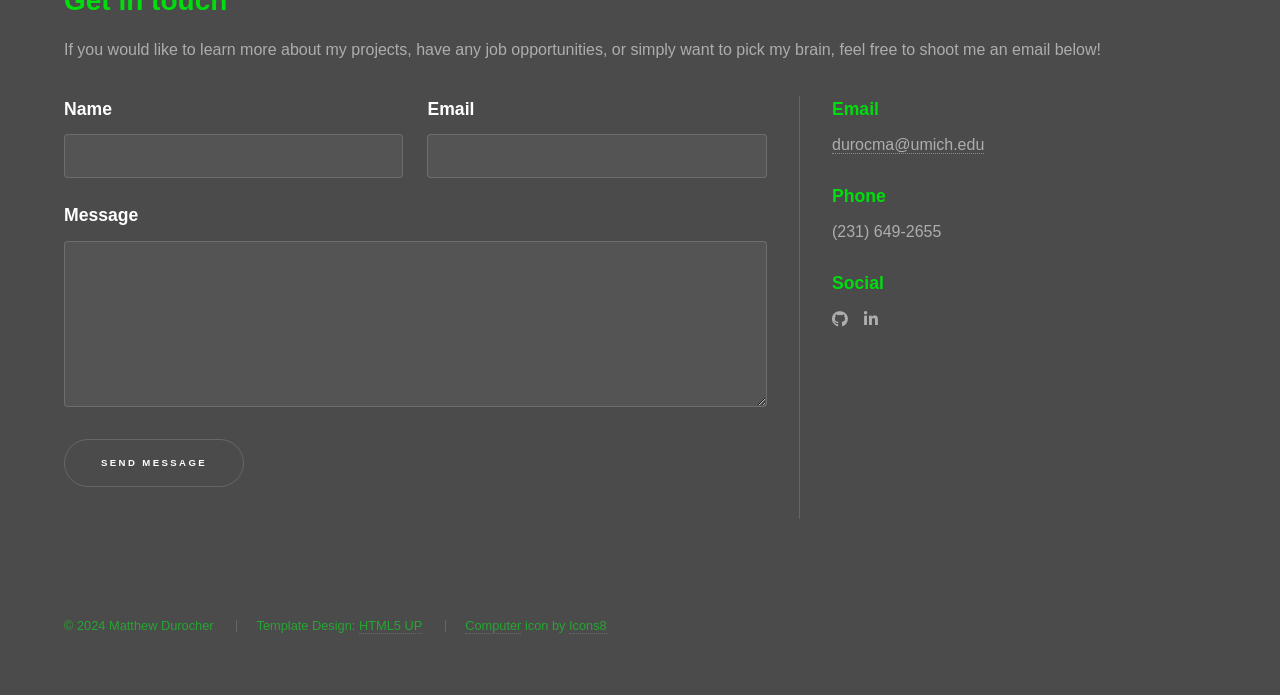
==== commit f95abd1e: "Updated about section formatting" ====
--- a/index.html
+++ b/index.html
@@ -40,11 +40,9 @@
 					</span>
 				</p>
 				<h1>Matthew Durocher</h1>
-				<p>
-					• Software engineer with an enthusiasm for financial markets, emerging technologies, and current world issues
-					• Passionate about utilizing data and creating applications to more efficiently navigate and understand our modern landscape
-					• Interested in working in a variety of fields, including full-stack development, fintech, and computer security
-				</p>
+				<p>• Software engineer with an enthusiasm for financial markets, emerging technologies, and current world issues</p>
+				<p>• Passionate about utilizing data and creating applications to more efficiently navigate and understand our modern landscape</p>
+				<p>• Interested in working in a variety of fields, including full-stack development, fintech, and computer security</p>
 			</div>
 		</section>
 		<!-- One -->
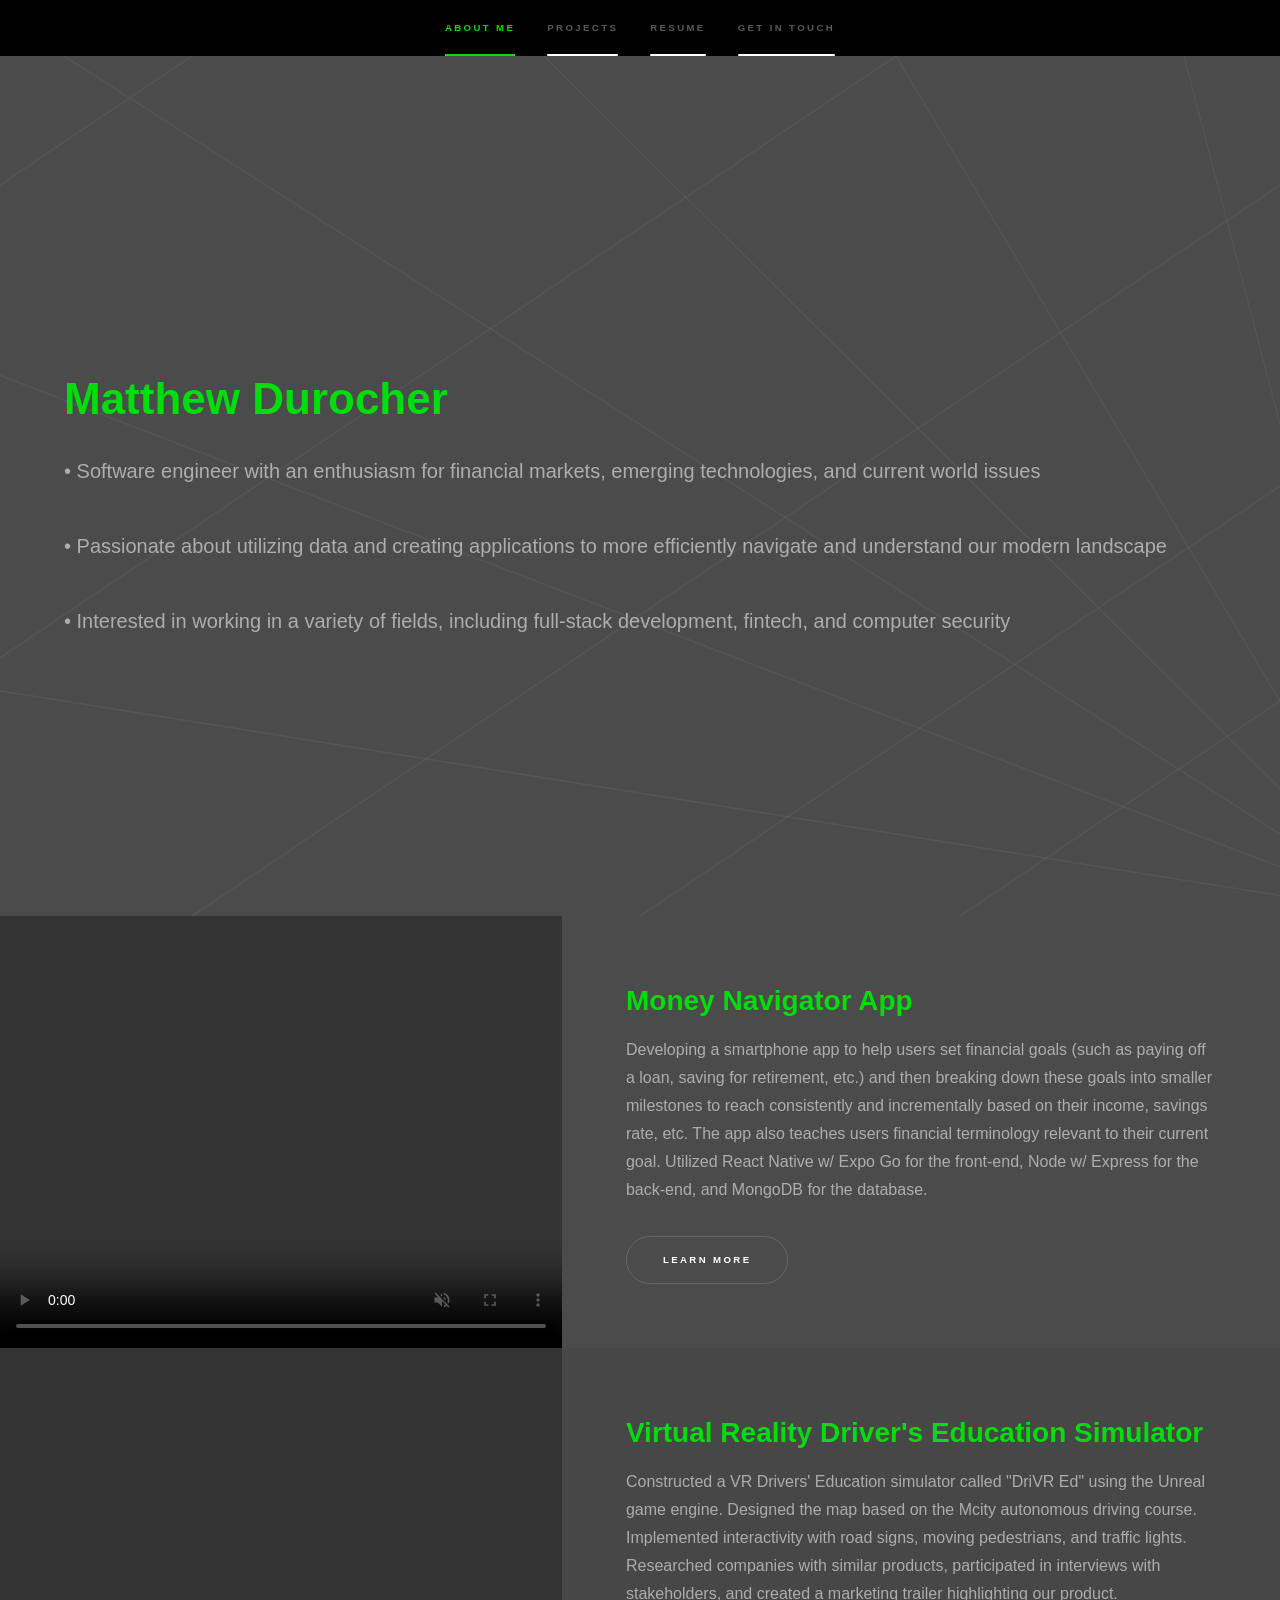
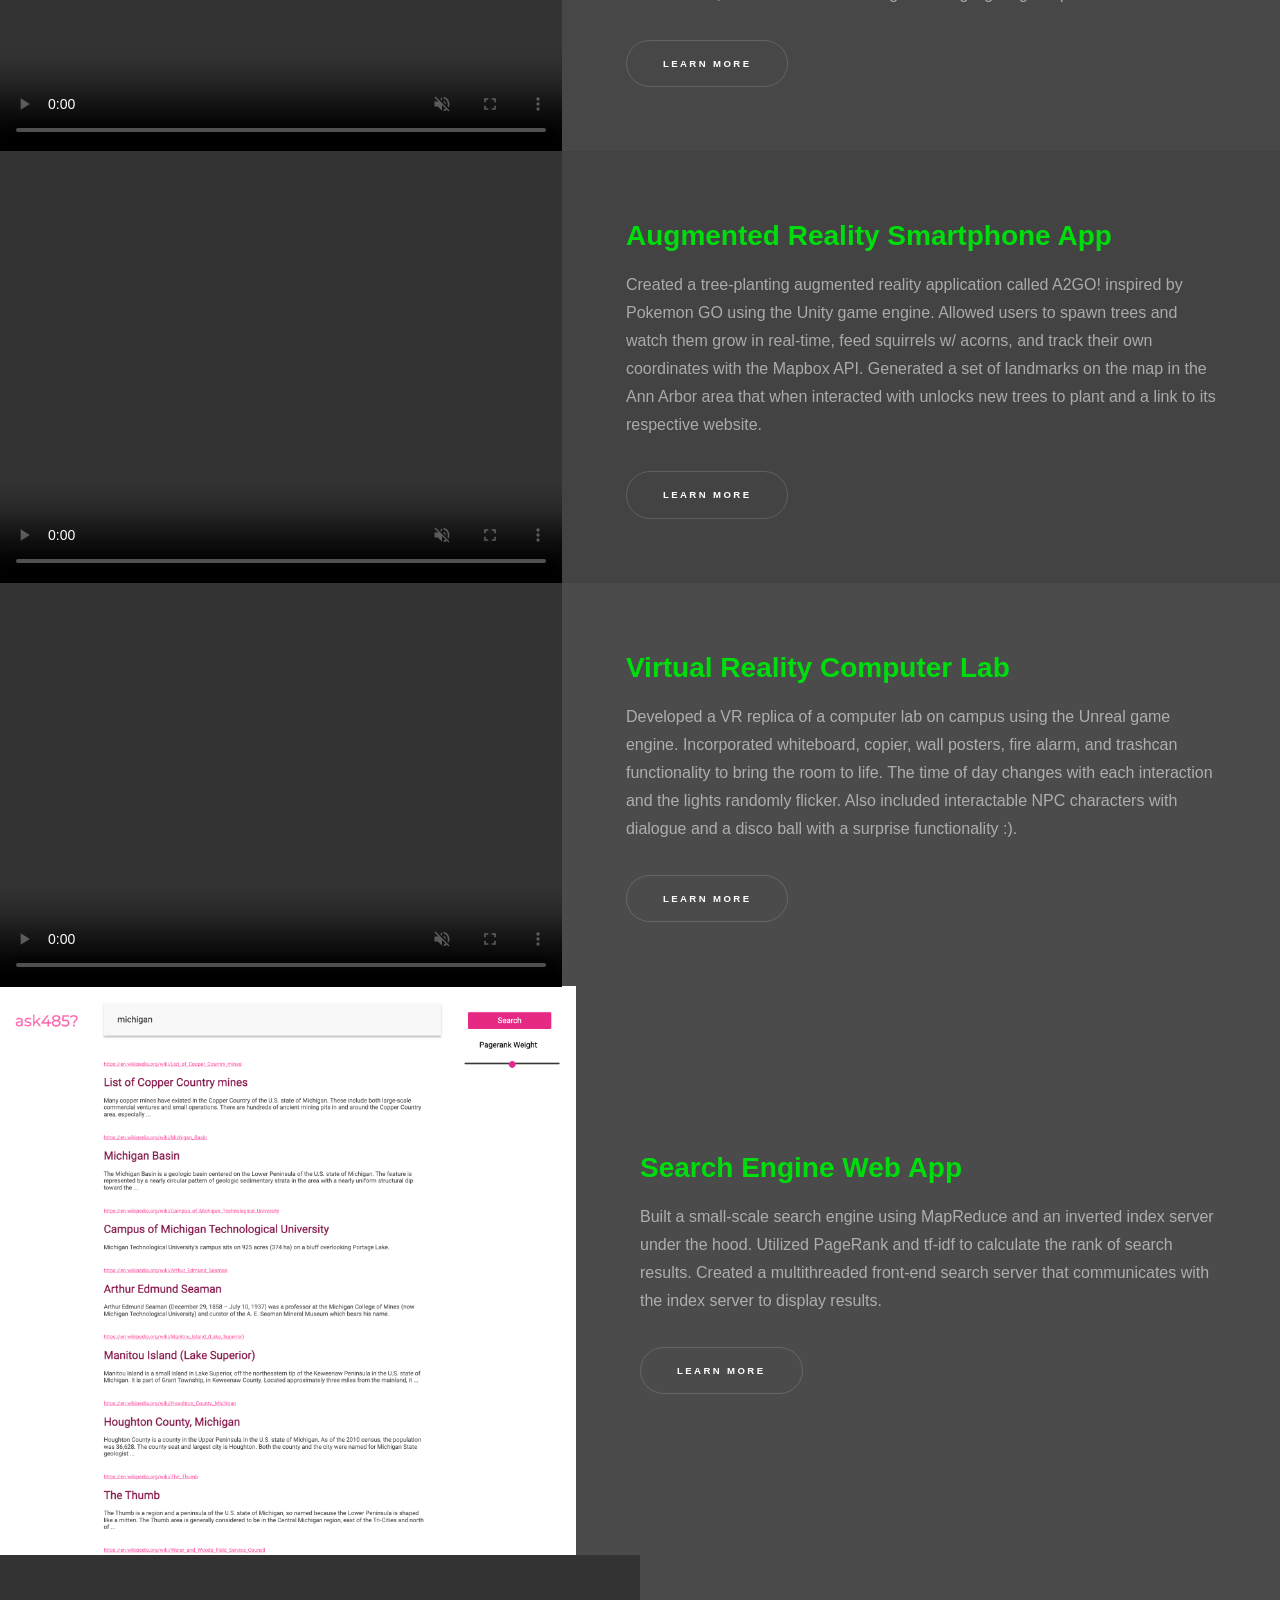
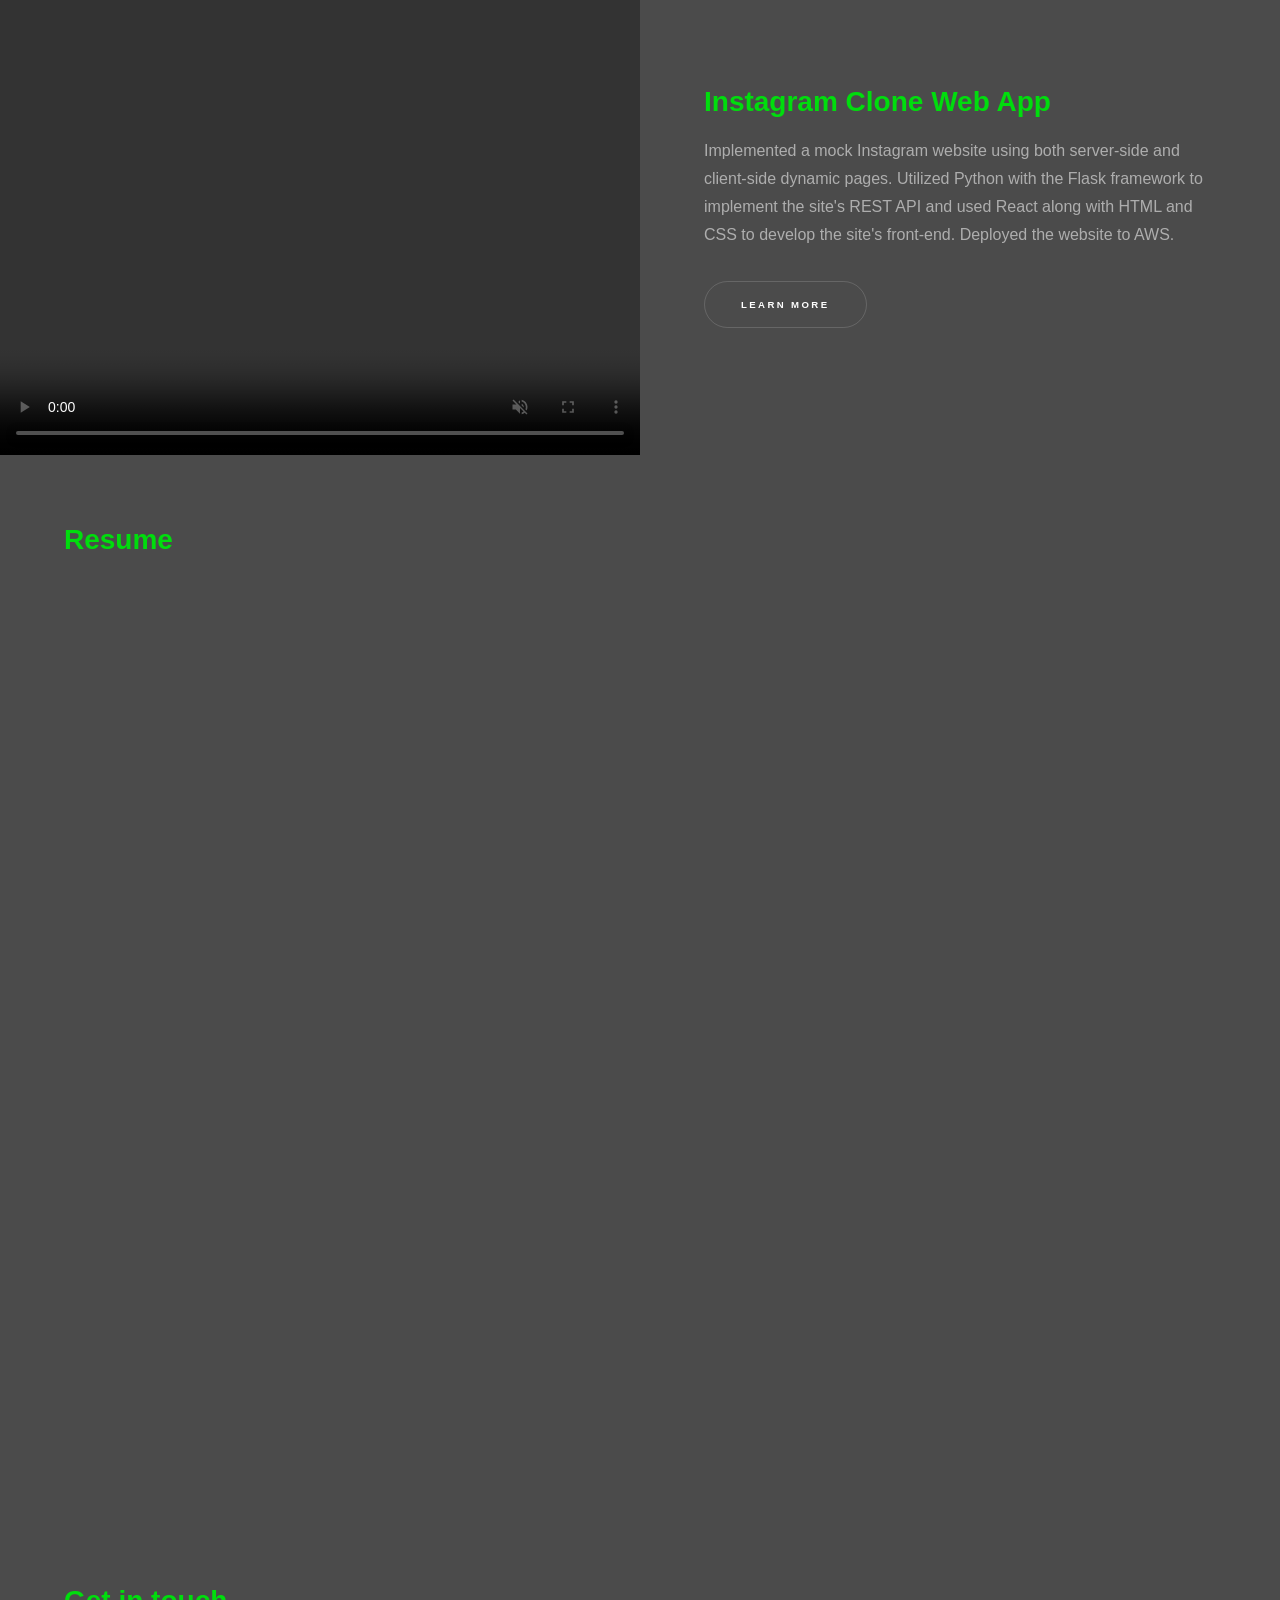
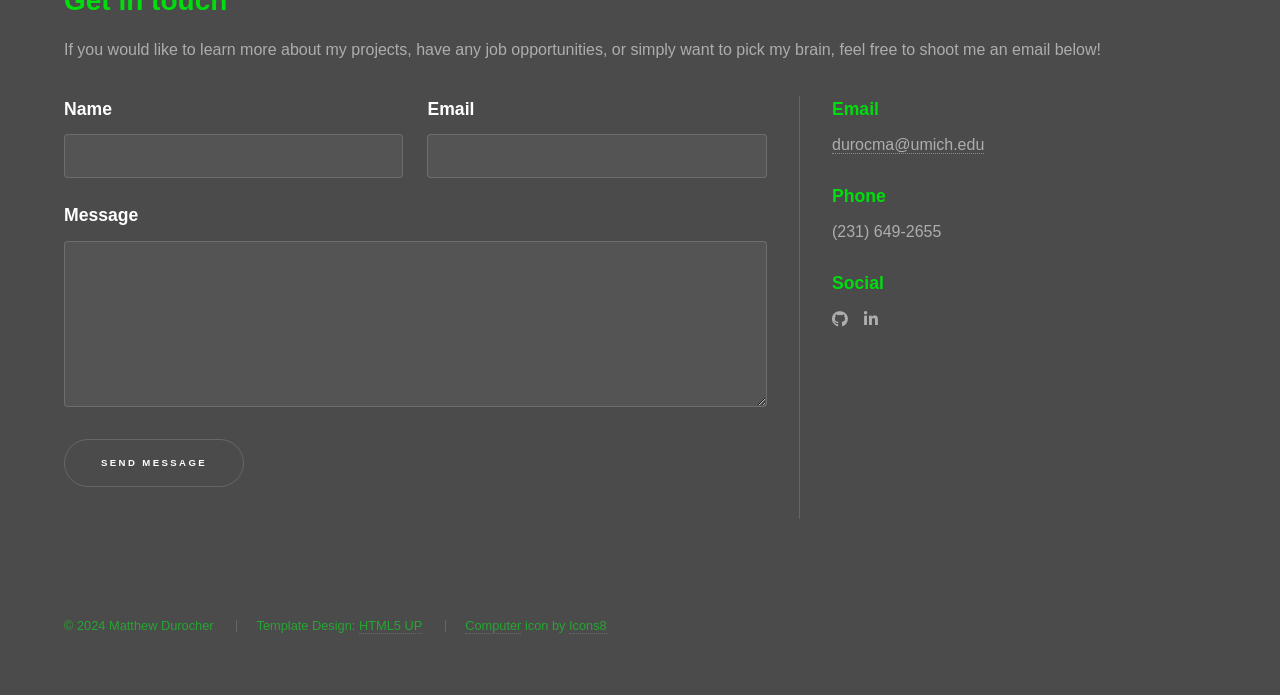
==== commit 85b47e5a: "Changed wording" ====
--- a/index.html
+++ b/index.html
@@ -56,7 +56,7 @@
 					<div class="inner">
 						<h2>Money Navigator App</h2>
 						<p>
-							Created a smartphone app to help users set financial goals (such as paying off a loan, saving for retirement, etc.)
+							Developing a smartphone app to help users set financial goals (such as paying off a loan, saving for retirement, etc.)
 							and then breaking down these goals into smaller milestones to reach consistently and incrementally based on their
 							income, savings rate, etc. The app also teaches users financial terminology relevant to their current goal.
 							Utilized React Native w/ Expo Go for the front-end, Node w/ Express for the back-end, and MongoDB for the database.
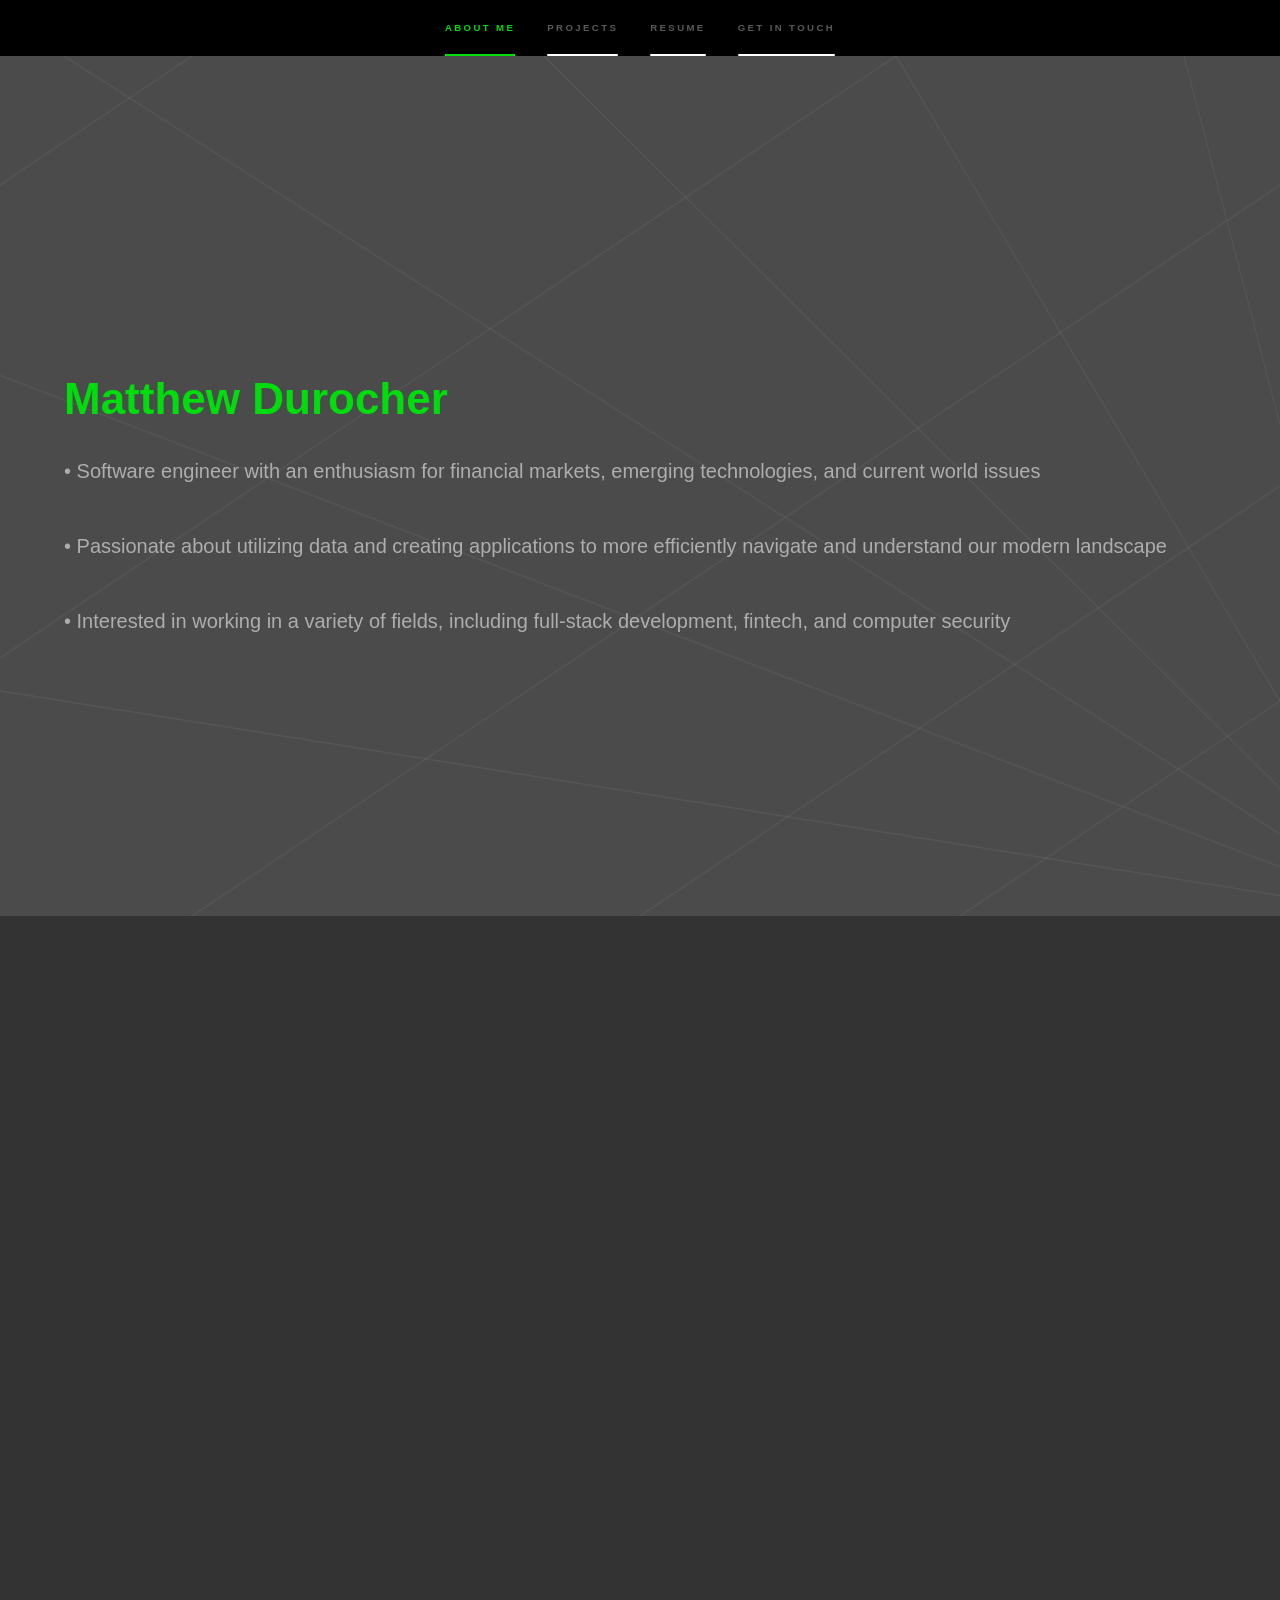
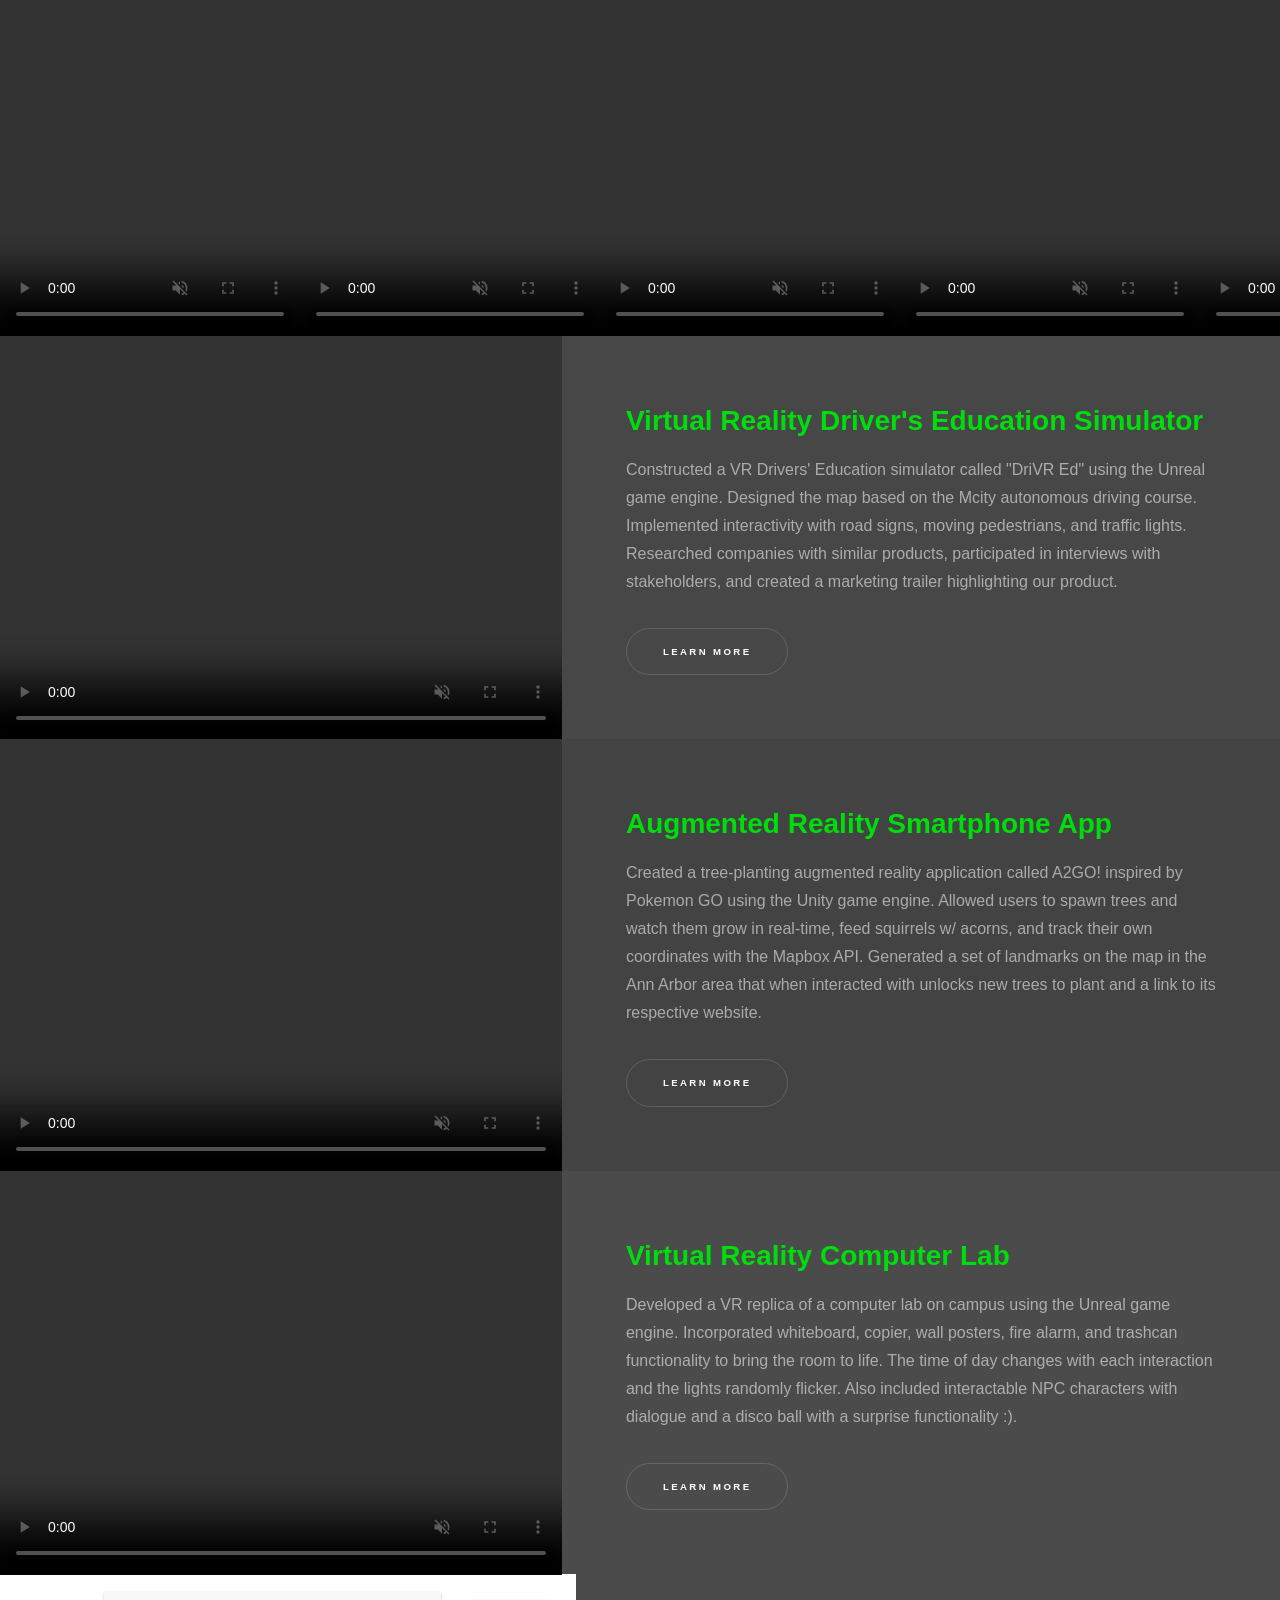
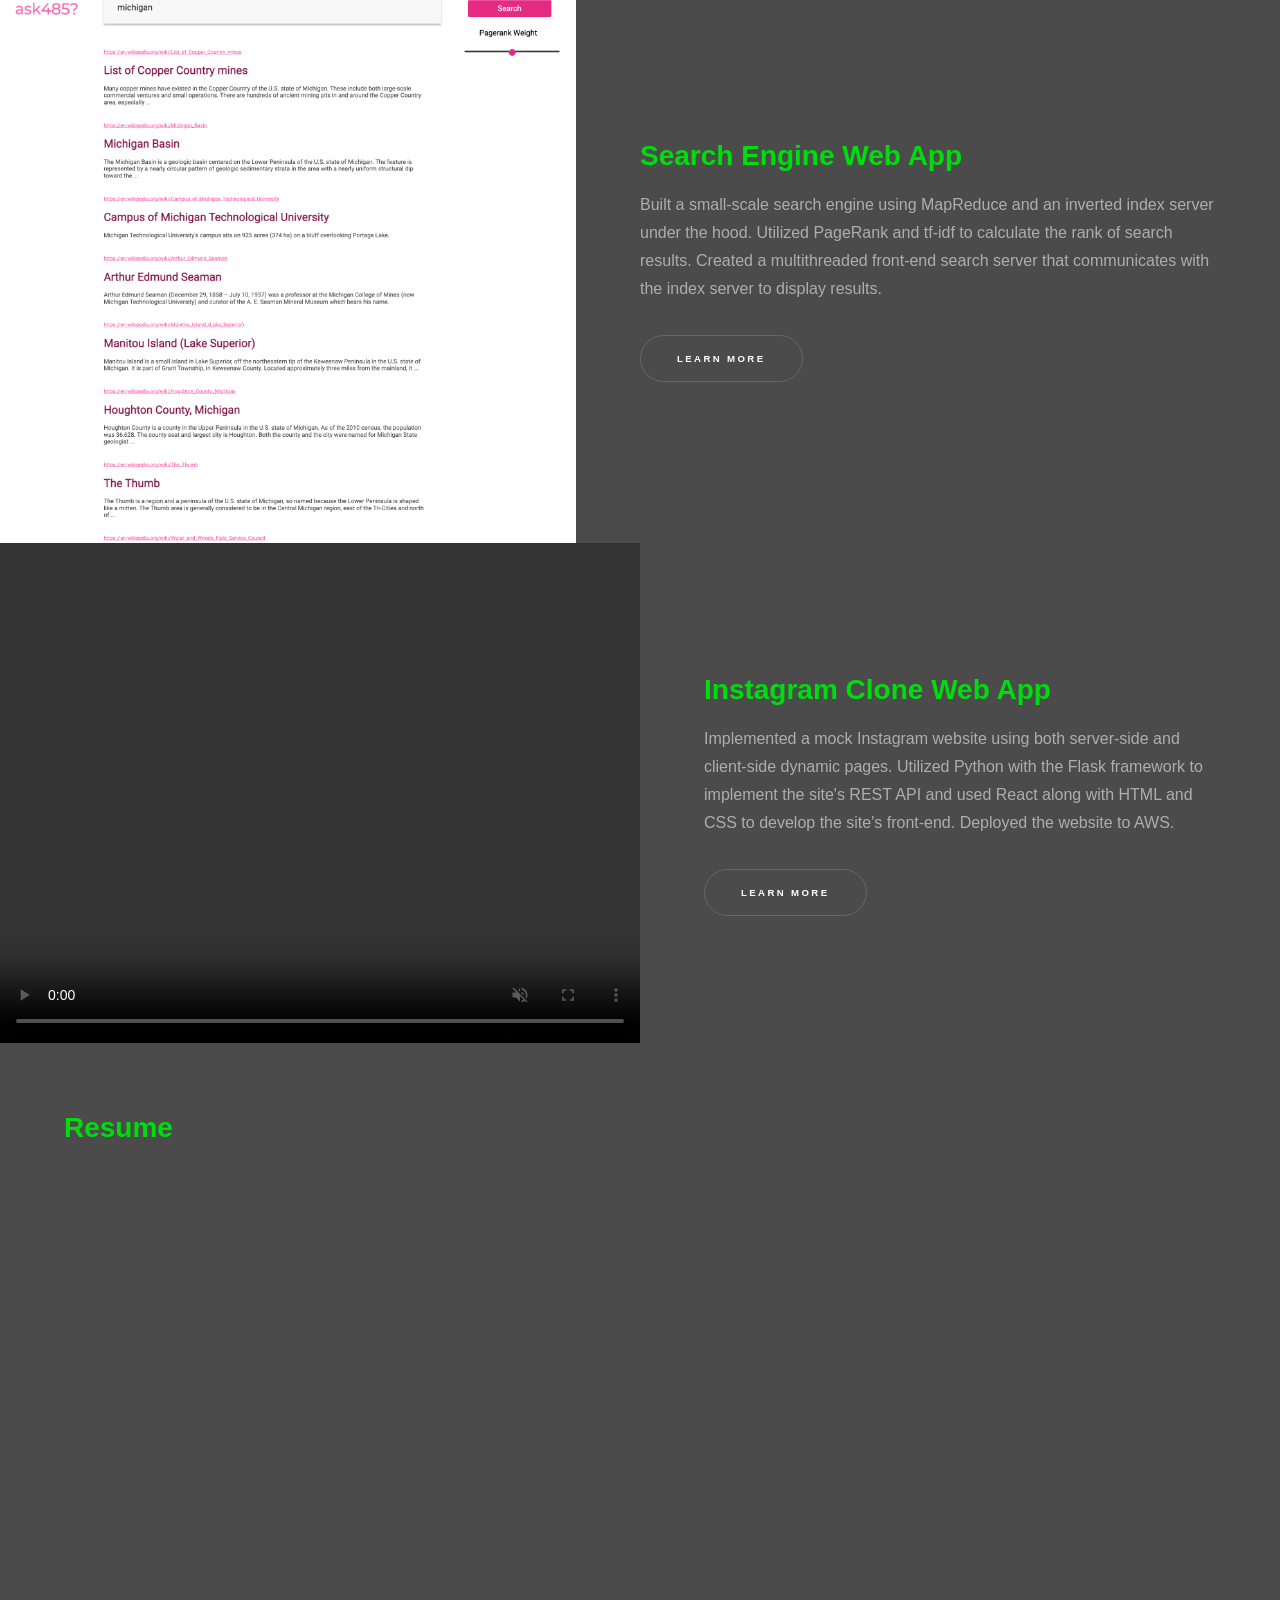
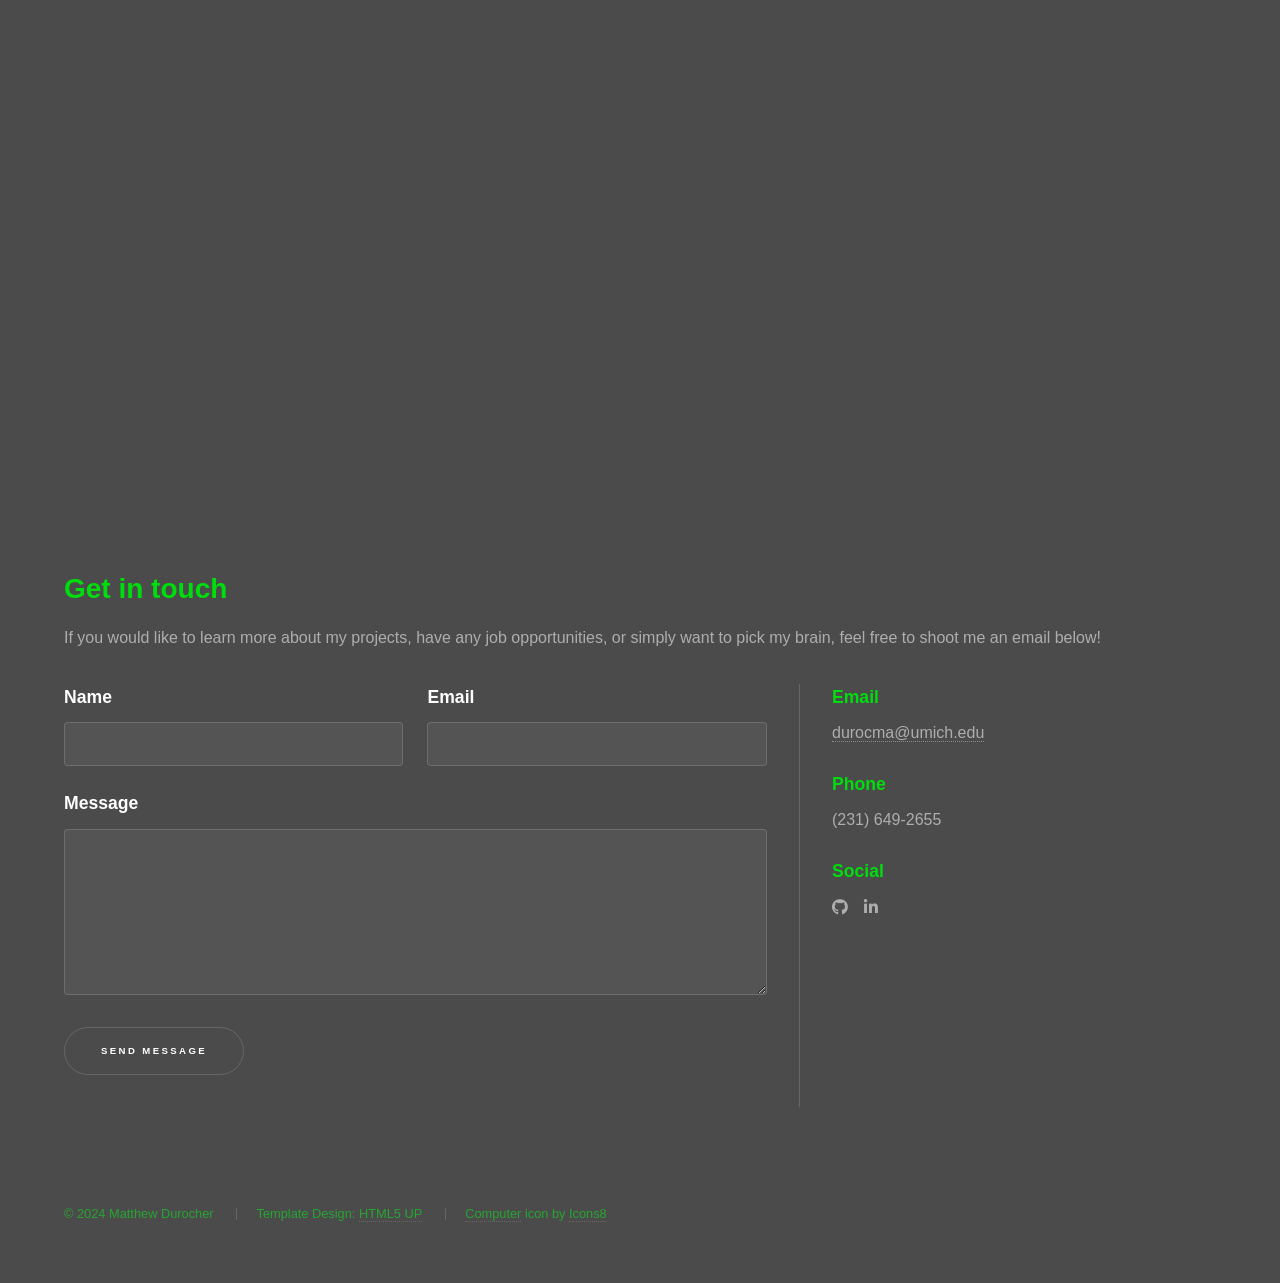
==== commit 13b8acd3: "Linked videos for MoNav" ====
--- a/index.html
+++ b/index.html
@@ -49,7 +49,23 @@
 		<section id="one" class="wrapper style2 spotlights">
 			<section>
 				<video class="video" width="50%" height="auto" controls autoplay loop muted>
-					<source src="images_and_media\eecs498p3finalvideo.mp4" type="video/mp4">
+					<source src="images_and_media\Intro_screen.mov" type="video/mp4">
+					Your browser does not support the video tag.
+				</video>
+				<video class="video" width="50%" height="auto" controls autoplay loop muted>
+					<source src="images_and_media\Sign-up_screen.mov" type="video/mp4">
+					Your browser does not support the video tag.
+				</video>
+				<video class="video" width="50%" height="auto" controls autoplay loop muted>
+					<source src="images_and_media\Goal-setting_flow.mov" type="video/mp4">
+					Your browser does not support the video tag.
+				</video>
+				<video class="video" width="50%" height="auto" controls autoplay loop muted>
+					<source src="images_and_media\Term-Viewer.mov" type="video/mp4">
+					Your browser does not support the video tag.
+				</video>
+				<video class="video" width="50%" height="auto" controls autoplay loop muted>
+					<source src="images_and_media\Language-change.mov" type="video/mp4">
 					Your browser does not support the video tag.
 				</video>
 				<div class="content">
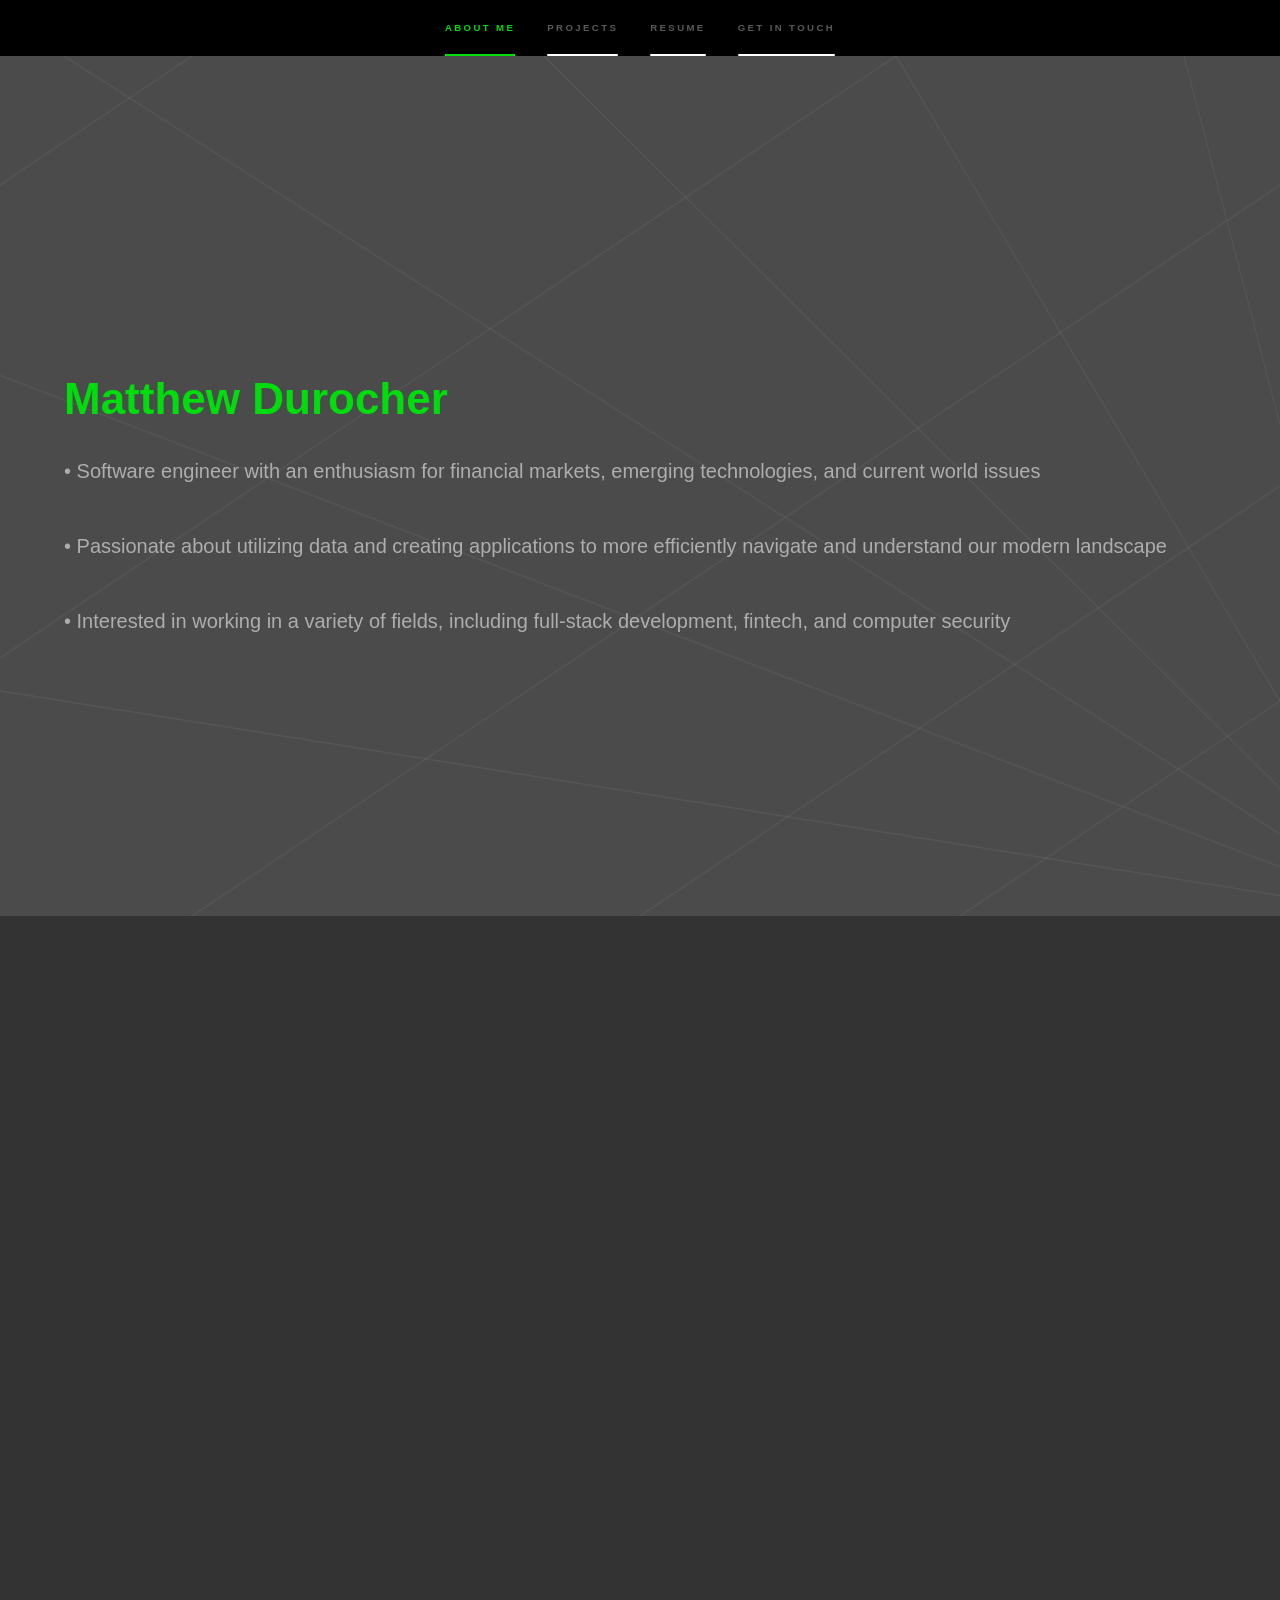
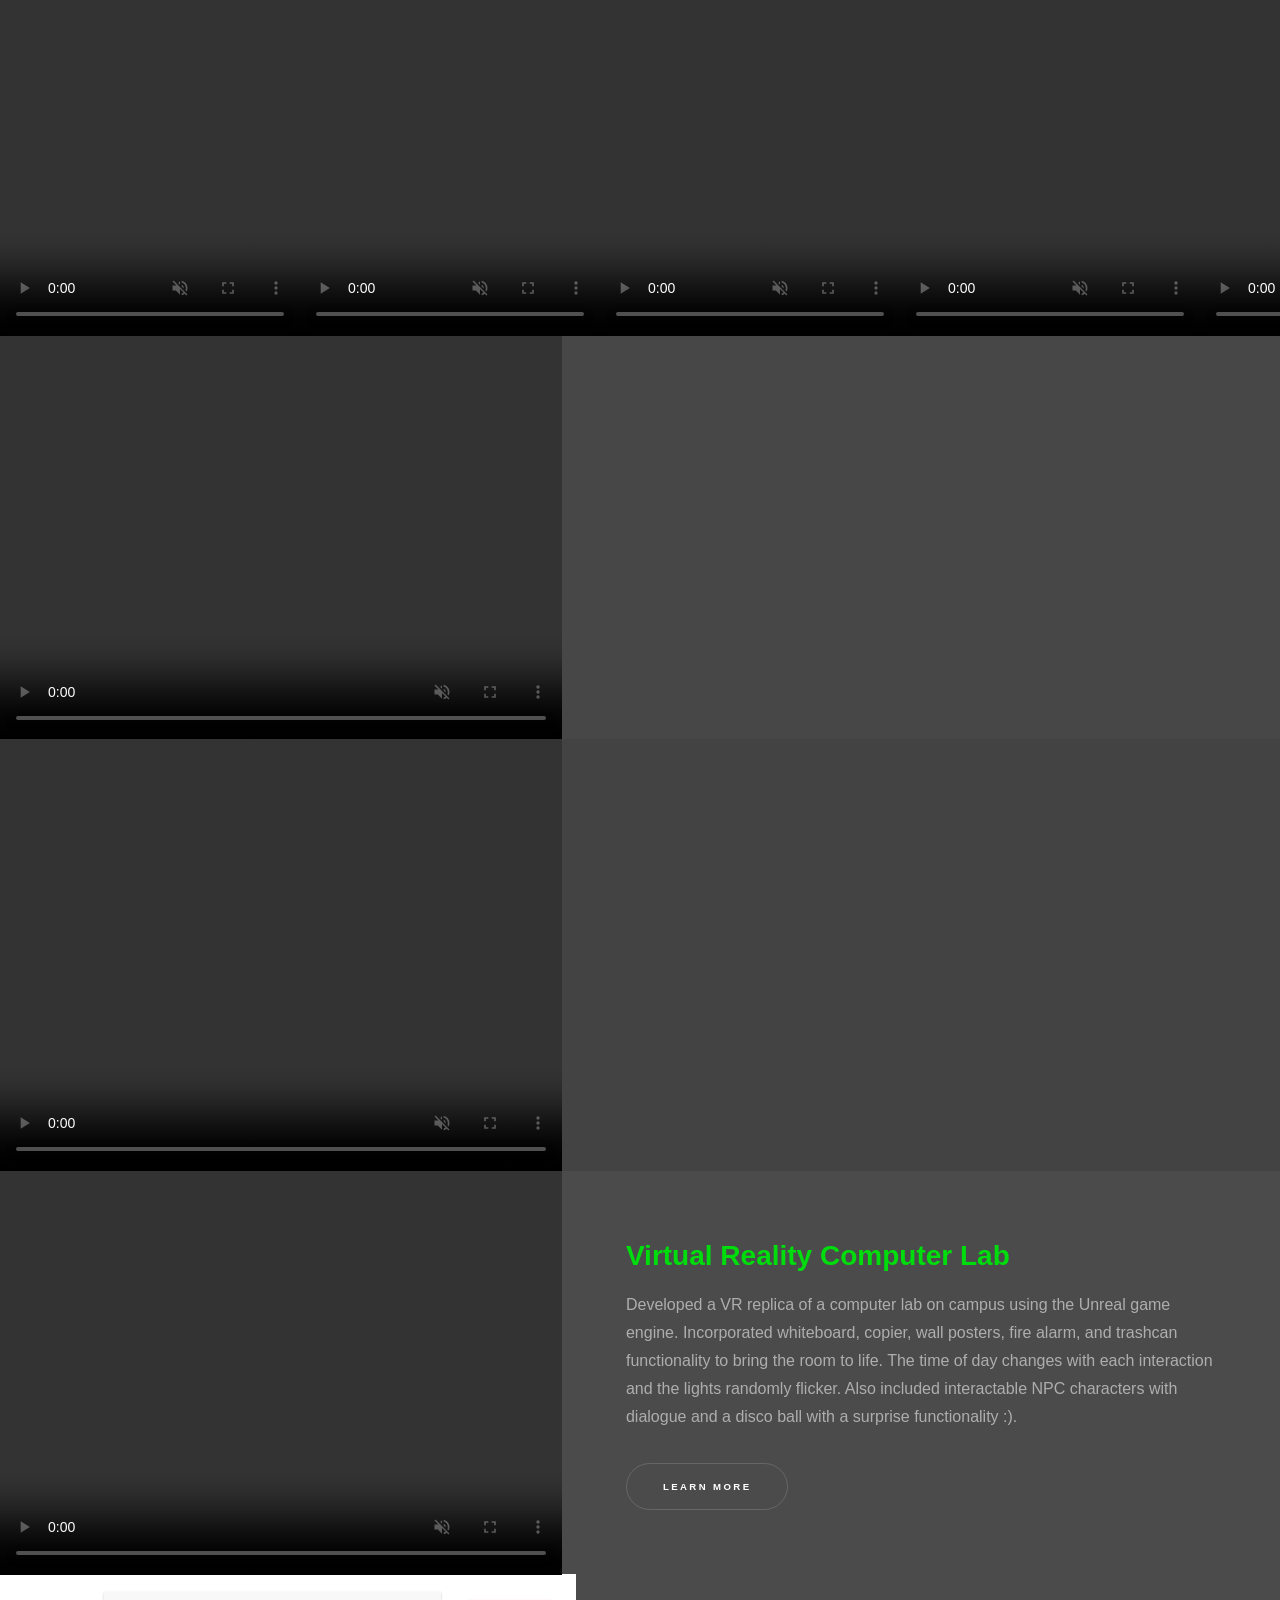
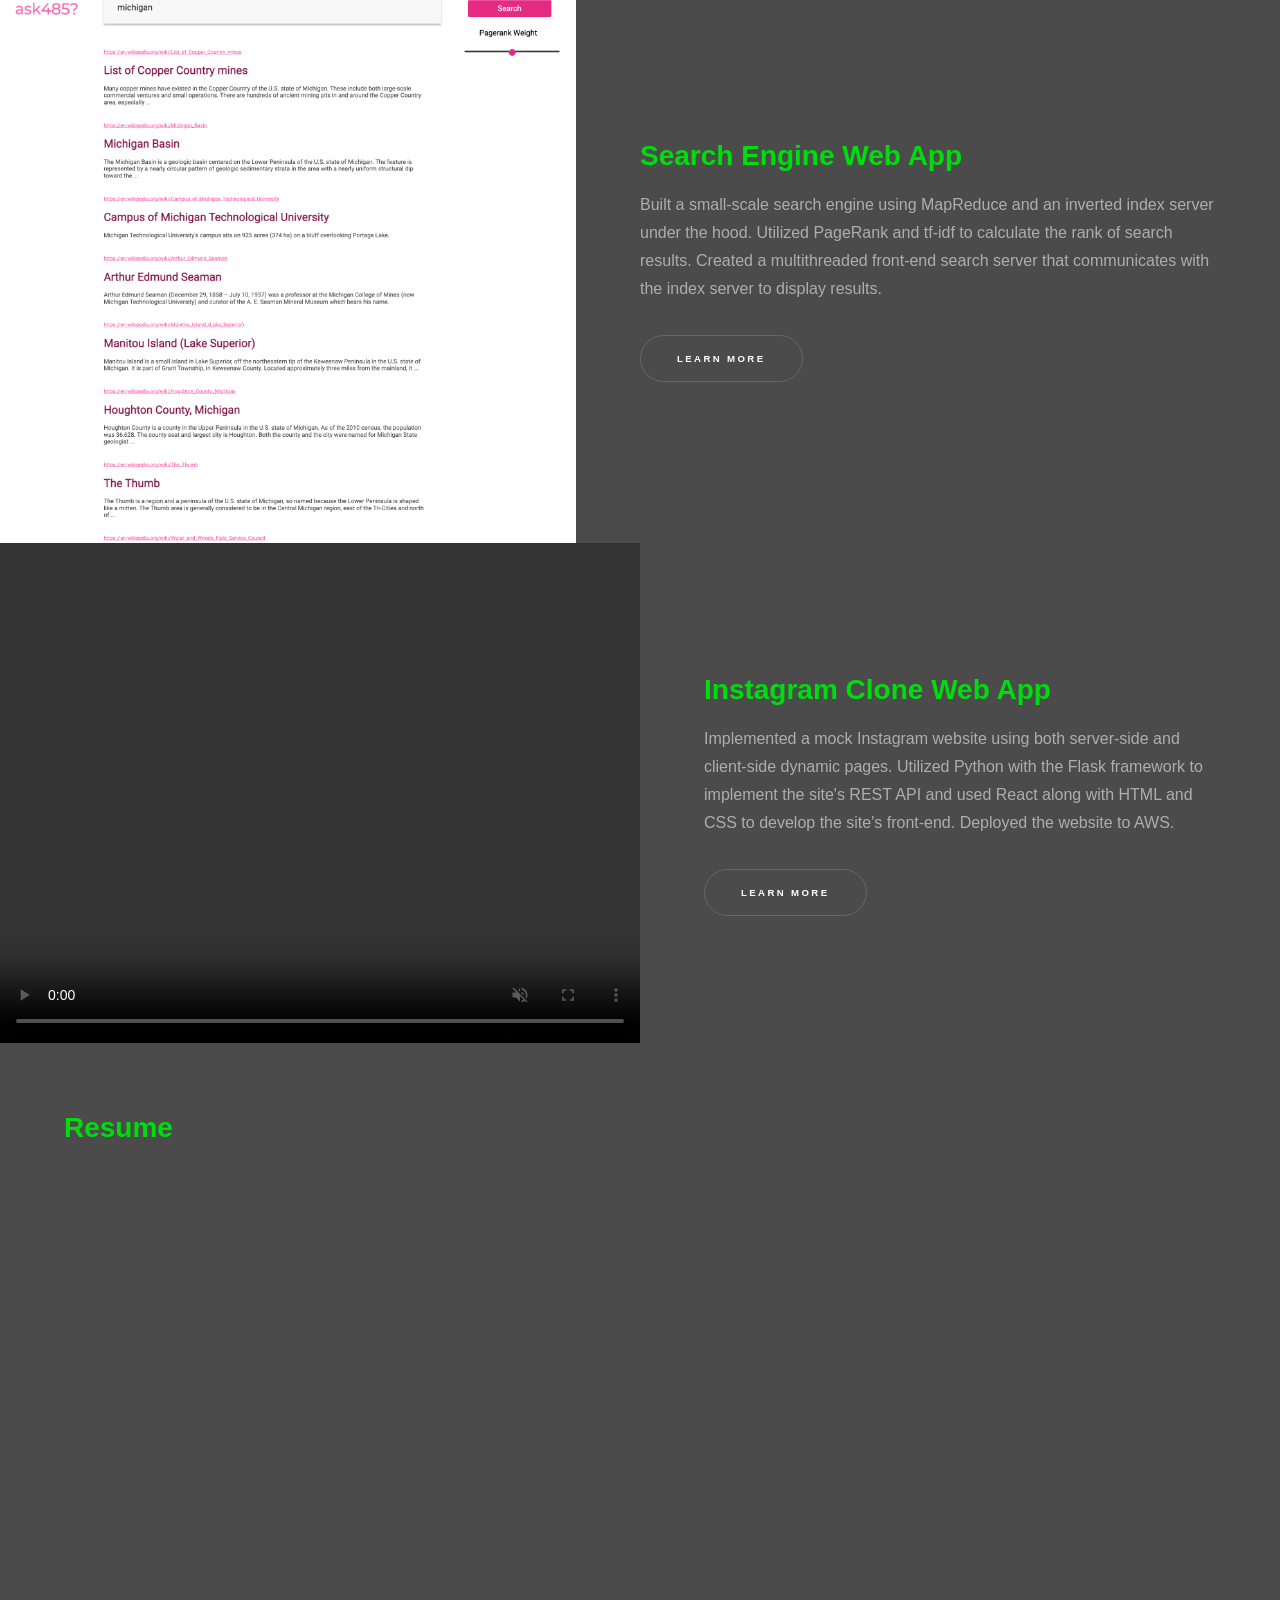
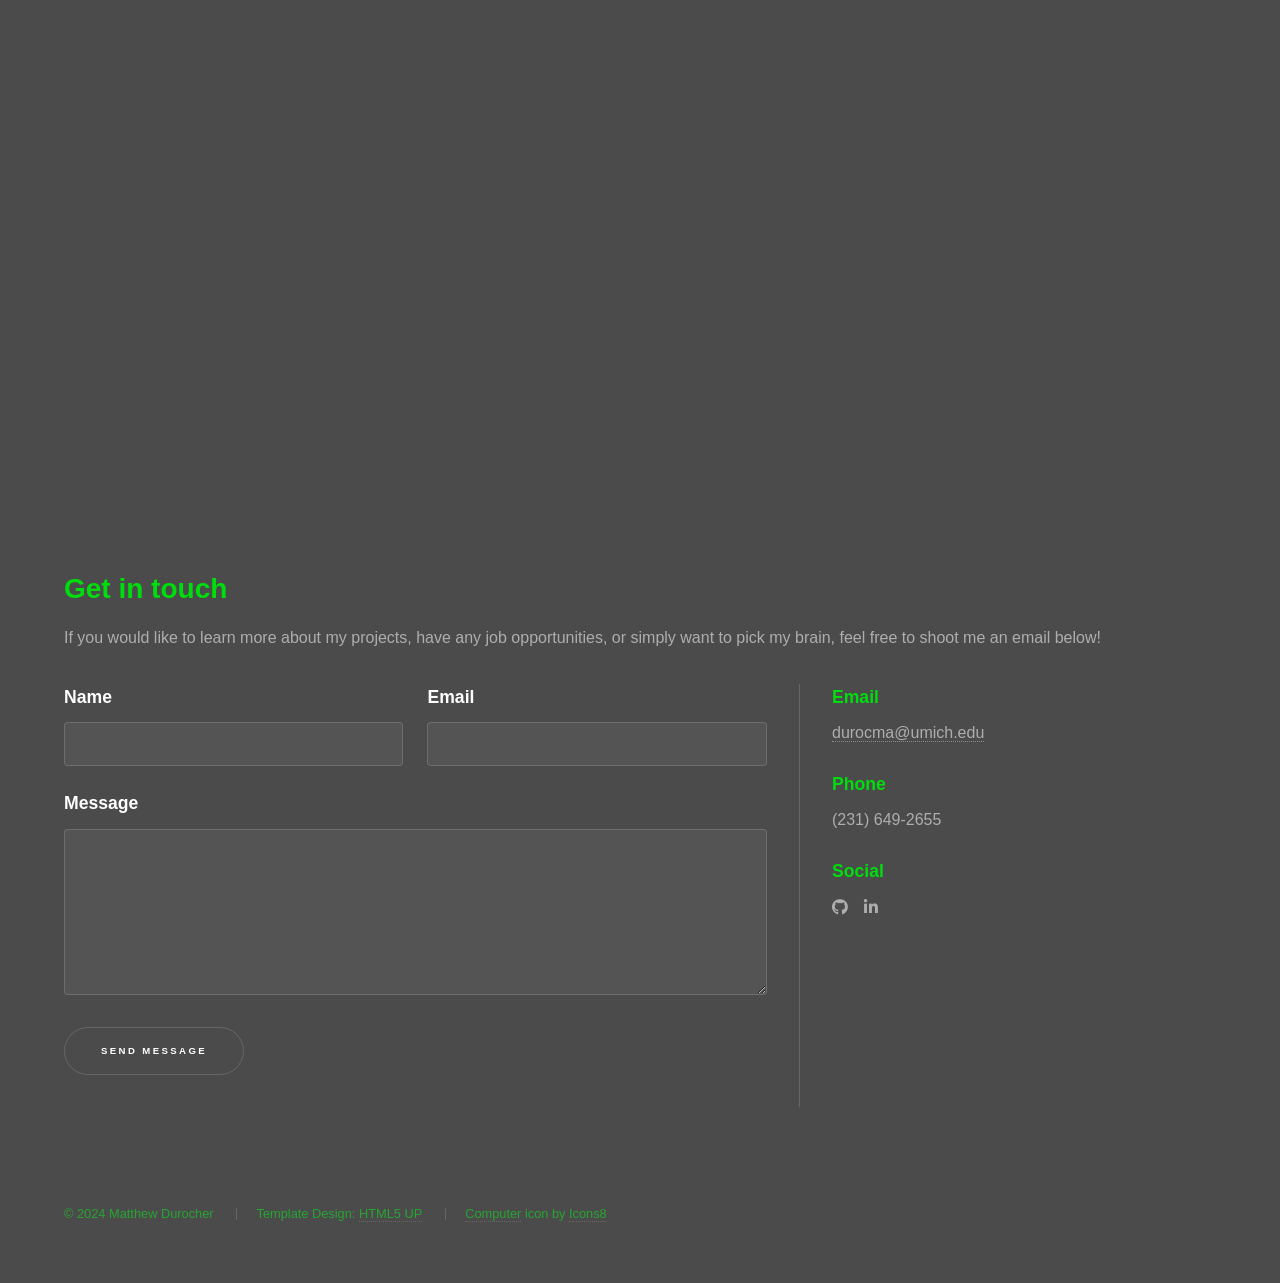
==== commit d3716b77: "Updated MoNav "Learn More" button link" ====
--- a/index.html
+++ b/index.html
@@ -79,7 +79,7 @@
 						</p>
 						<ul class="actions">
 							<li>
-								<a href="https://adamrohr.wixsite.com/driver-s-ed-virtual" target="_blank"
+								<a href="https://dev.azure.com/mdurocher64/_git/MoNav" target="_blank"
 									class="button">
 									Learn more
 								</a>
